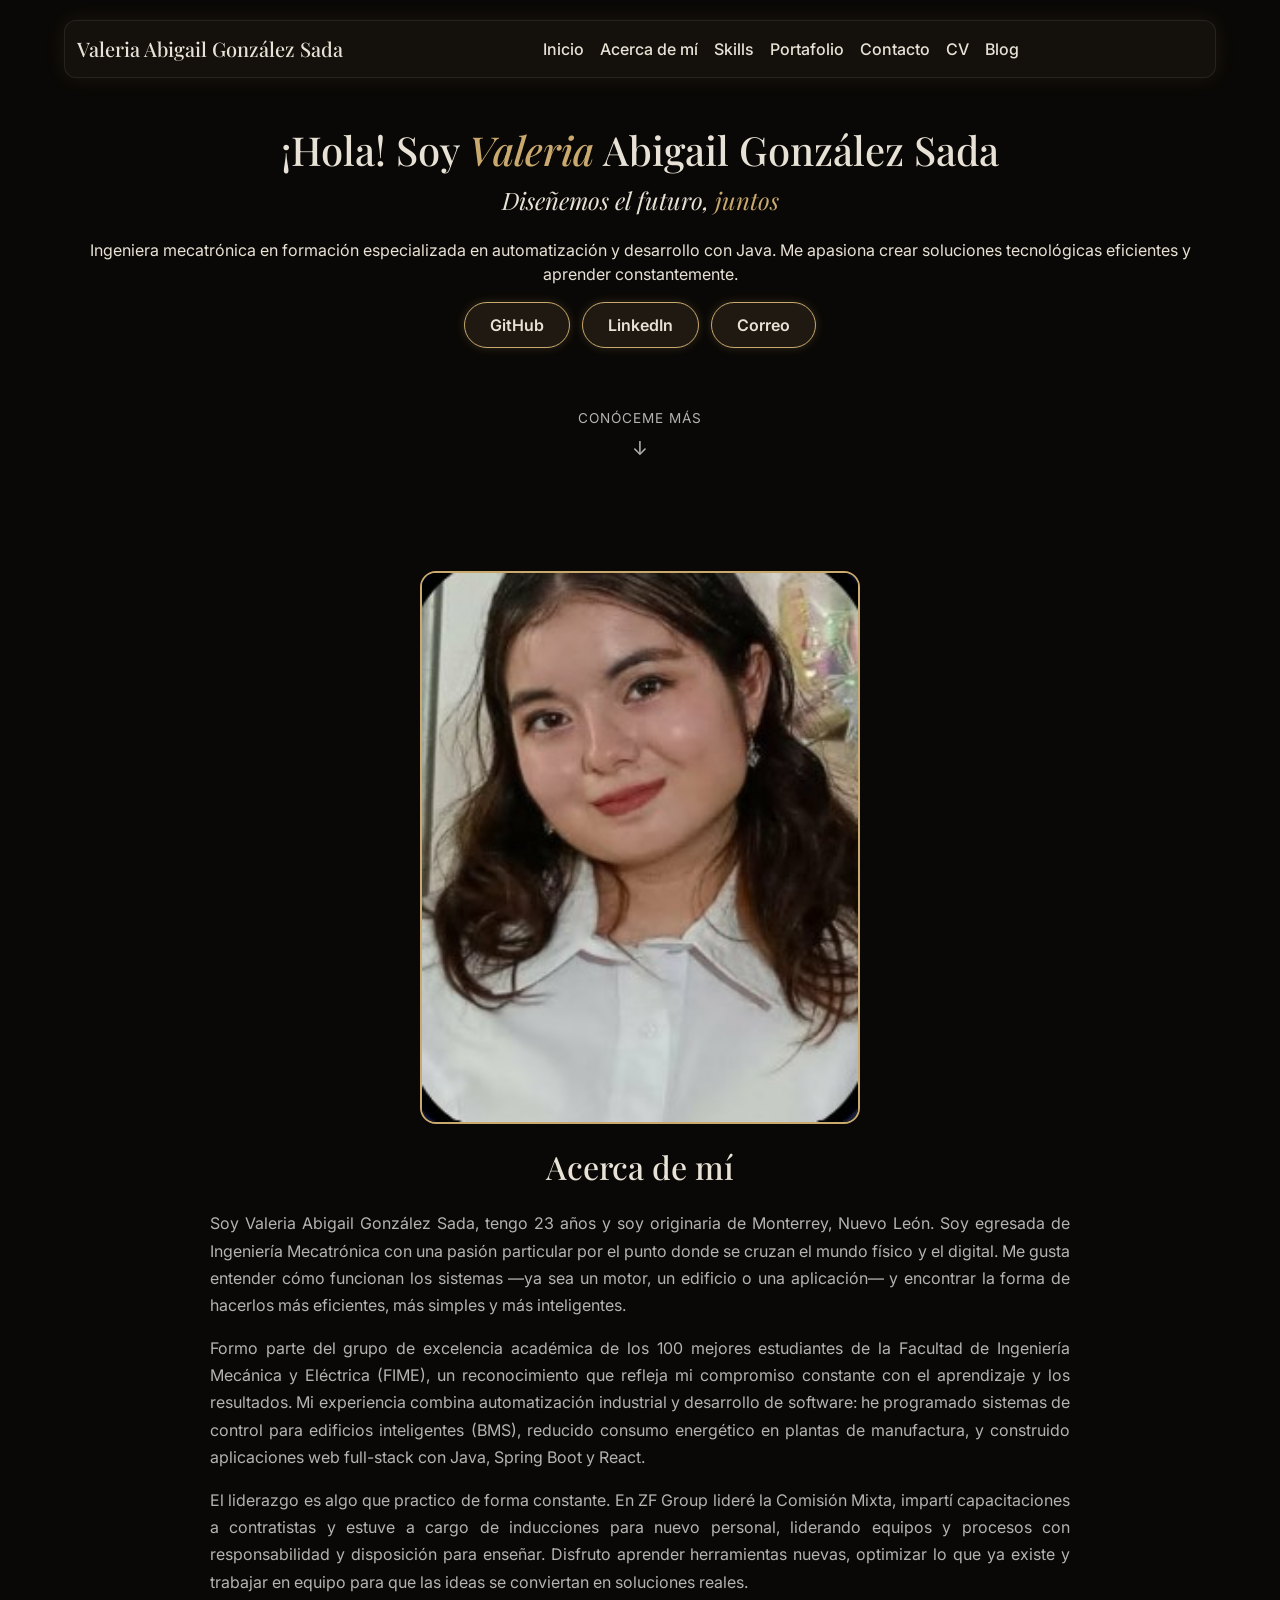
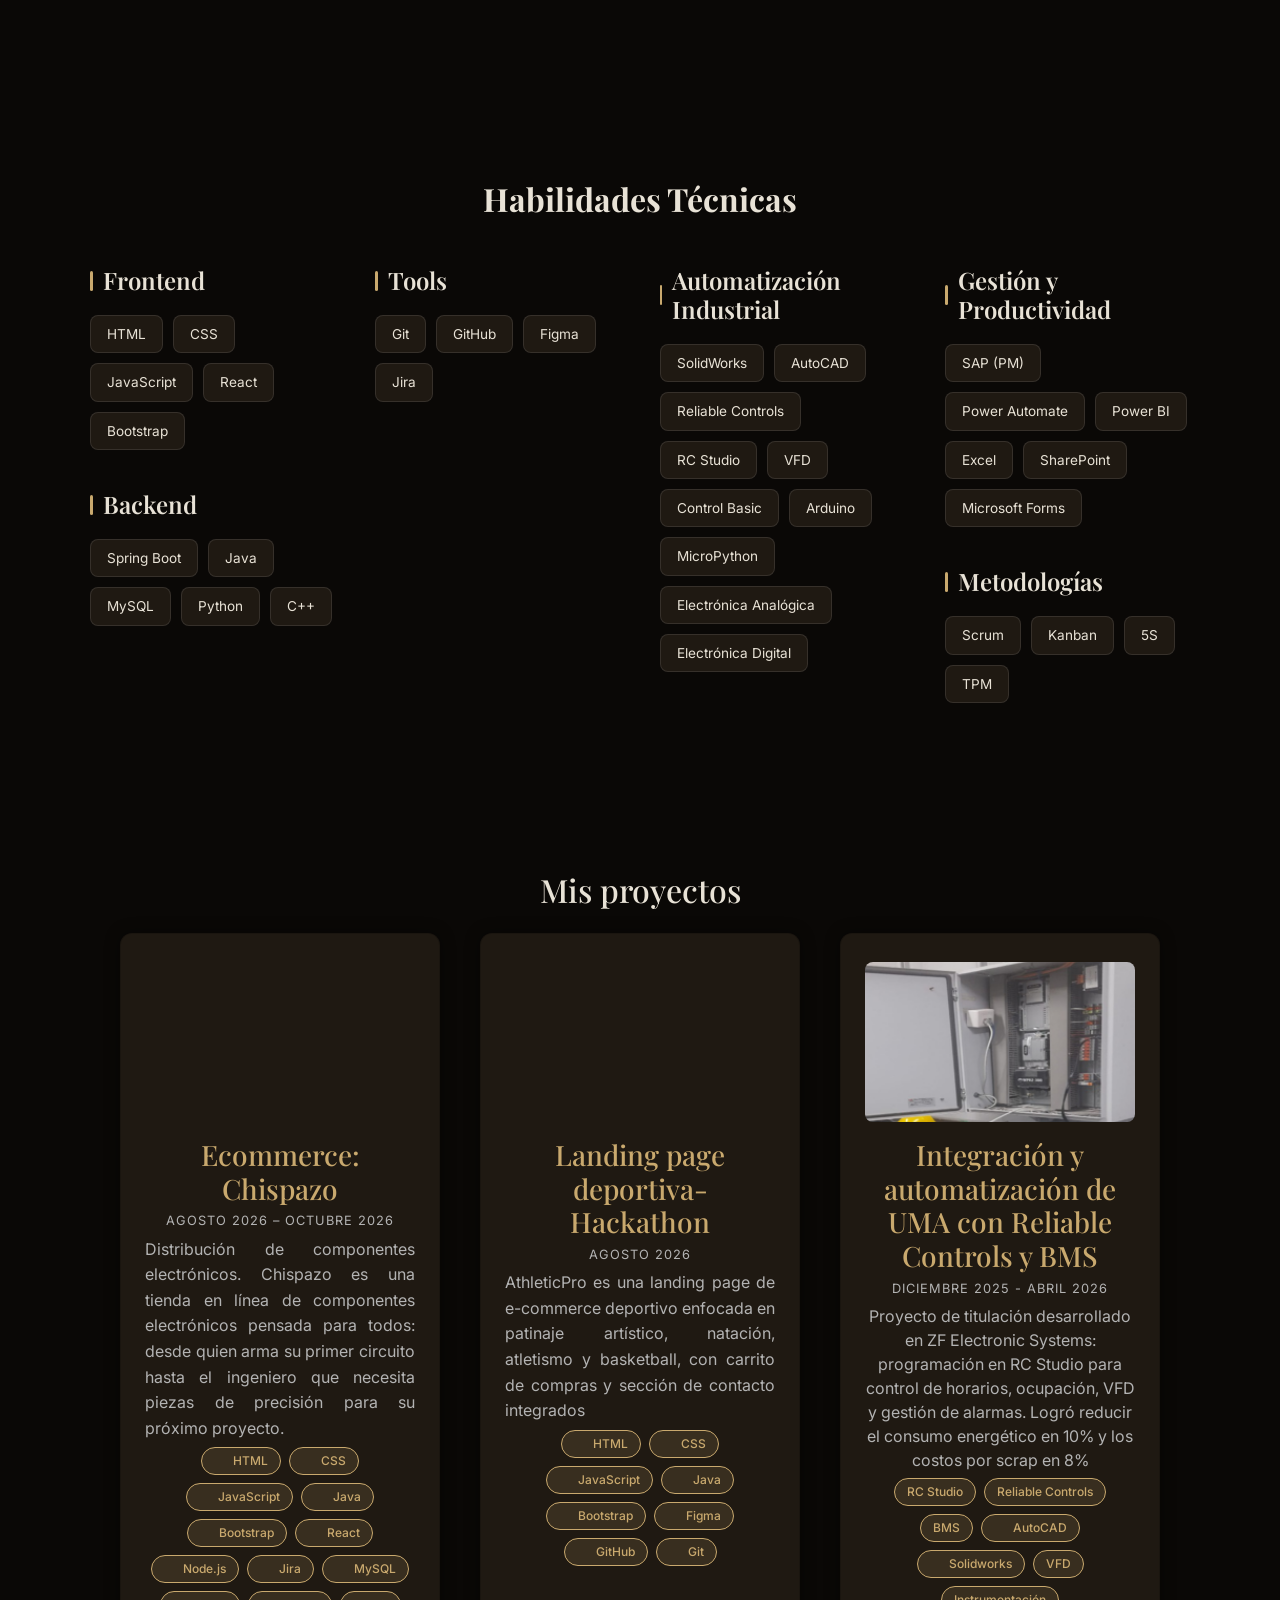
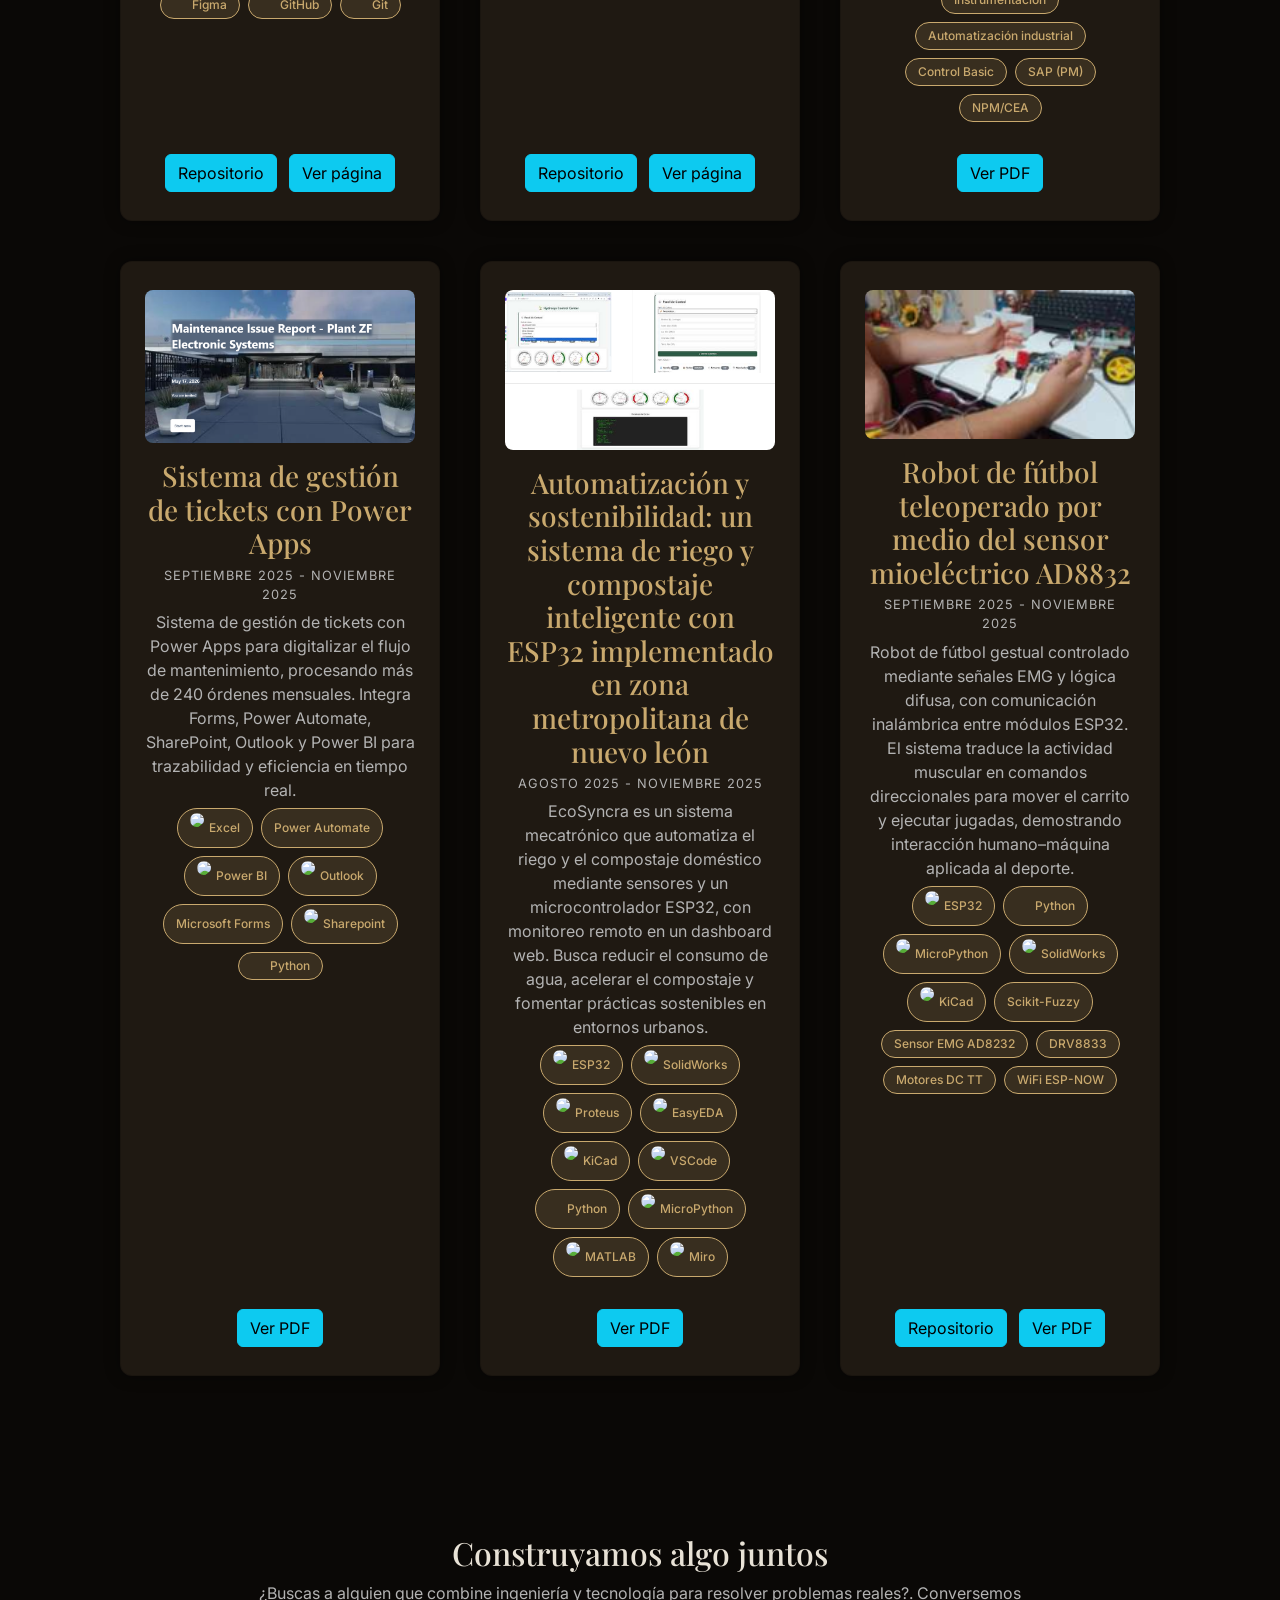
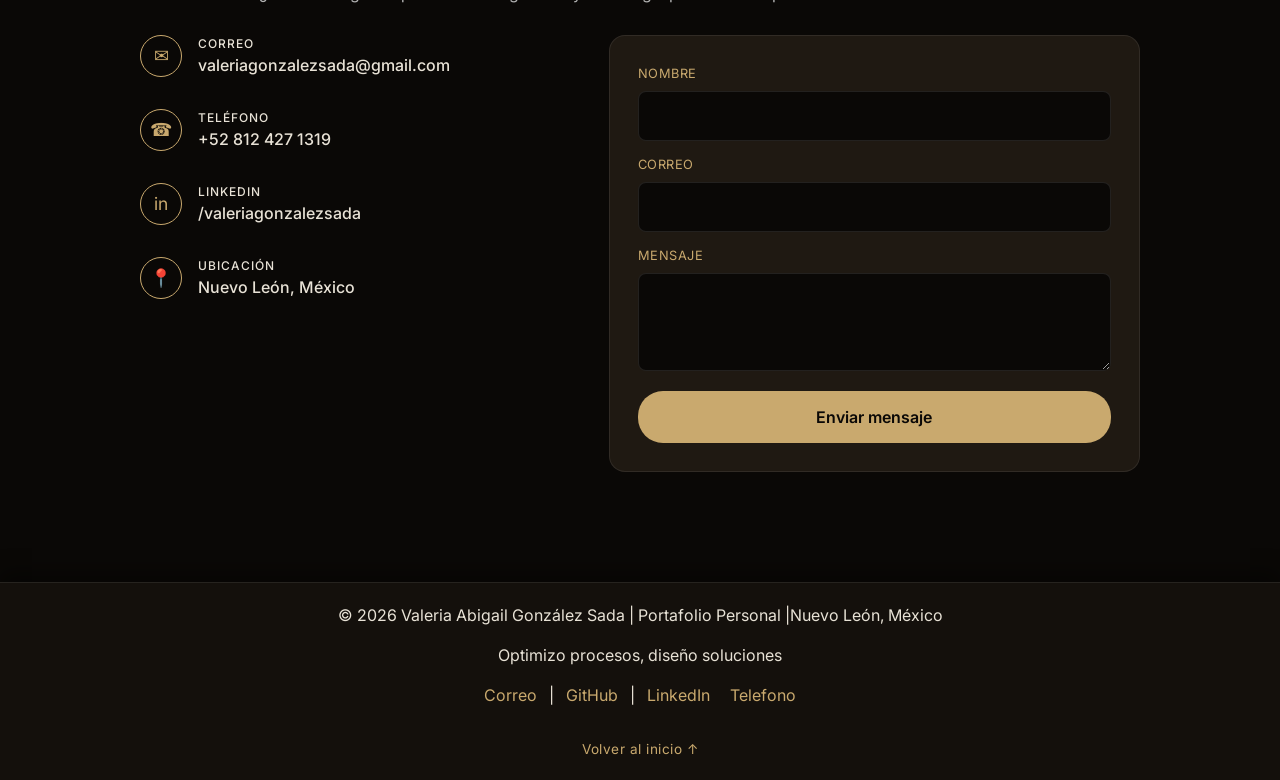
==== index.html @ b9e67b0c "nuevos cambios" ====
<!DOCTYPE html>
<html lang="es">
<head>
  <meta charset="UTF-8">
  <meta name="viewport" content="width=device-width, initial-scale=1.0">
  <title>Portafolio - Valeria Abigail González Sada</title>

  <link href="https://cdn.jsdelivr.net/npm/bootstrap@5.3.3/dist/css/bootstrap.min.css" rel="stylesheet">
<link rel="stylesheet" href="styles.css">
<link rel="stylesheet" href="https://cdn.jsdelivr.net/npm/devicon@2.15.1/devicon.min.css">
</head>
<body>

  <!-- Navbar -->
  <nav class="navbar navbar-expand-lg navbar-dark" style="background-color: #14100C;">
    <div class="container-fluid">
      <a class="navbar-brand" href="index.html">Valeria Abigail González Sada</a>
      <button class="navbar-toggler" type="button" data-bs-toggle="collapse" data-bs-target="#navbarNav">
        <span class="navbar-toggler-icon"></span>
      </button>
      <div class="collapse navbar-collapse justify-content-center" id="navbarNav">
        <ul class="navbar-nav">
          <li class="nav-item"><a class="nav-link" href="index.html#inicio">Inicio</a></li>
          <li class="nav-item"><a class="nav-link" href="index.html#acerca">Acerca de mí</a></li>
          <li class="nav-item"><a class="nav-link" href="index.html#habilidades">Skills</a></li>
          <li class="nav-item"><a class="nav-link" href="index.html#portafolio">Portafolio</a></li>
          <li class="nav-item"><a class="nav-link" href="index.html#contacto">Contacto</a></li>
          <li class="nav-item"><a class="nav-link" href="cv.html">CV</a></li>
          <li class="nav-item"><a class="nav-link" href="blog.html">Blog</a></li>
        </ul>
      </div>
    </div>
  </nav>

  <!--contenido principal-->
  <main id="inicio" class="container text-center my-5">
        <h1>¡Hola! Soy <em class="nombre-destacado">Valeria</em> Abigail González Sada</h1>
    <p class="tagline">Diseñemos el futuro, <em>juntos</em></p>
    <p>Ingeniera mecatrónica en formación especializada en automatización y desarrollo con Java. Me apasiona crear soluciones tecnológicas eficientes y aprender constantemente.</p>
    <div class="mt-3">
      <a href="https://github.com/ValeAbi" target="_blank" class="btn btn-success me-2">GitHub</a>
      <a href="https://linkedin.com/in/valeriagonzalezsada" target="_blank" class="btn btn-success me-2">LinkedIn</a>
      <a href="mailto:valeriagonzalezsada@gmail.com" class="btn btn-success">Correo</a>
    </div>
    <a href="index.html#acerca" class="scroll-hint">
      Conóceme más
      <span class="scroll-arrow">↓</span>
     </a>
  </main>

<!-- Sección Acerca de mí -->
<section id="acerca" class="page-content">
  <img src="images/valeria.jpg" alt="Foto de Valeria" class="about-photo">
  <h2 class="text-center mb-4">Acerca de mí</h2>
  <p>
    Soy Valeria Abigail González Sada, tengo 23 años y soy originaria de Monterrey, Nuevo León.
    Soy egresada de Ingeniería Mecatrónica con una pasión particular por el punto donde se
    cruzan el mundo físico y el digital. Me gusta entender cómo funcionan los sistemas —ya sea
    un motor, un edificio o una aplicación— y encontrar la forma de hacerlos más eficientes,
    más simples y más inteligentes.
  </p>
  <p>
    Formo parte del grupo de excelencia académica de los 100 mejores estudiantes de la
    Facultad de Ingeniería Mecánica y Eléctrica (FIME), un reconocimiento que refleja mi
    compromiso constante con el aprendizaje y los resultados. Mi experiencia combina
    automatización industrial y desarrollo de software: he programado sistemas de control
    para edificios inteligentes (BMS), reducido consumo energético en plantas de manufactura,
    y construido aplicaciones web full-stack con Java, Spring Boot y React.
  </p>
  <p>
    El liderazgo es algo que practico de forma constante. En ZF Group lideré la
    Comisión Mixta, impartí capacitaciones a contratistas y estuve a cargo de inducciones
    para nuevo personal, liderando equipos y procesos con responsabilidad y disposición para
    enseñar. Disfruto aprender herramientas nuevas, optimizar lo que ya existe y trabajar en
    equipo para que las ideas se conviertan en soluciones reales.
  </p>
</section>

<!-- Sección Habilidades Técnicas -->
<section id="habilidades" class="skills my-5">
  <h2 class="text-center mb-5">Habilidades Técnicas</h2>
  <div class="skills-grid">

    <div class="skills-column">
      <h4><span class="bar"></span>Frontend</h4>
      <div class="skills-tags">
        <span class="skill-tag">HTML</span>
        <span class="skill-tag">CSS</span>
        <span class="skill-tag">JavaScript</span>
        <span class="skill-tag">React</span>
        <span class="skill-tag">Bootstrap</span>
      </div>
    </div>

    <div class="skills-column">
      <h4><span class="bar"></span>Backend</h4>
      <div class="skills-tags">
        <span class="skill-tag">Spring Boot</span>
        <span class="skill-tag">Java</span>
        <span class="skill-tag">MySQL</span>
        <span class="skill-tag">Python</span>
        <span class="skill-tag">C++</span>
      </div>
    </div>

    <div class="skills-column">
      <h4><span class="bar"></span>Tools</h4>
      <div class="skills-tags">
        <span class="skill-tag">Git</span>
        <span class="skill-tag">GitHub</span>
        <span class="skill-tag">Figma</span>
        <span class="skill-tag">Jira</span>
      </div>
    </div>

    <div class="skills-column">
      <h4><span class="bar"></span>Automatización Industrial</h4>
      <div class="skills-tags">
        <span class="skill-tag">SolidWorks</span>
        <span class="skill-tag">AutoCAD</span>
        <span class="skill-tag">Reliable Controls</span>
        <span class="skill-tag">RC Studio</span>
        <span class="skill-tag">VFD</span>
        <span class="skill-tag">Control Basic</span>
        <span class="skill-tag">Arduino</span>
        <span class="skill-tag">MicroPython</span>
        <span class="skill-tag">Electrónica Analógica</span>
        <span class="skill-tag">Electrónica Digital</span>
      </div>
    </div>

    <div class="skills-column">
      <h4><span class="bar"></span>Gestión y Productividad</h4>
      <div class="skills-tags">
        <span class="skill-tag">SAP (PM)</span>
        <span class="skill-tag">Power Automate</span>
        <span class="skill-tag">Power BI</span>
        <span class="skill-tag">Excel</span>
        <span class="skill-tag">SharePoint</span>
        <span class="skill-tag">Microsoft Forms</span>
      </div>
    </div>

    <div class="skills-column">
      <h4><span class="bar"></span>Metodologías</h4>
      <div class="skills-tags">
        <span class="skill-tag">Scrum</span>
        <span class="skill-tag">Kanban</span>
        <span class="skill-tag">5S</span>
        <span class="skill-tag">TPM</span>
      </div>
    </div>

  </div>
</section>

<!-- Sección Portafolio -->
<section id="portafolio" class="portafolio my-5">
  <h2 class="text-center mb-4">Mis proyectos</h2>
  <div class="grid">

    <div class="card">
      <div class="card-preview">
    <iframe src="https://miguel-asc.github.io/Chispazo/" title="Chispazo"></iframe>
  </div>
      <h3>Ecommerce: Chispazo</h3>
      <p class="fecha">agosto 2026 – octubre 2026</p>
      <p class="descripcion">Distribución de componentes electrónicos. Chispazo es una tienda en línea de componentes electrónicos pensada para todos: desde quien arma su primer circuito hasta el ingeniero que necesita piezas de precisión para su próximo proyecto.</p>
      <div class="tech-tags">
        <span class="tag"><i class="devicon-html5-plain colored"></i> HTML</span>
        <span class="tag"><i class="devicon-css3-plain colored"></i> CSS</span>
        <span class="tag"><i class="devicon-javascript-plain colored"></i> JavaScript</span>
        <span class="tag"><i class="devicon-java-plain colored"></i> Java</span>
        <span class="tag"><i class="devicon-bootstrap-plain colored"></i> Bootstrap</span>
        <span class="tag"><i class="devicon-react-original colored"></i> React</span>
        <span class="tag"><i class="devicon-nodejs-plain colored"></i> Node.js</span>
        <span class="tag"><i class="devicon-jira-plain colored"></i> Jira</span>
        <span class="tag"><i class="devicon-mysql-plain colored"></i> MySQL</span>
        <span class="tag"><i class="devicon-figma-plain colored"></i> Figma</span>
        <span class="tag"><i class="devicon-github-original colored"></i> GitHub</span>
        <span class="tag"><i class="devicon-git-plain colored"></i> Git</span>
     </div>
      <div class="links">
        <a href="https://github.com/Miguel-ASC/Chispazo" target="_blank" class="btn btn-info">Repositorio</a>
        <a href="https://miguel-asc.github.io/Chispazo/" target="_blank" class="btn btn-info">Ver página</a>
      </div>
    </div>

    <div class="card">
      <div class="card-preview">
        <iframe src="https://landingpage-athleticpro.netlify.app" title="Athletic Pro"></iframe>
      </div>
      <h3>Landing page deportiva-Hackathon</h3>
      <p class="fecha">agosto 2026</p>
      <p class="descripcion">AthleticPro es una landing page de e-commerce deportivo enfocada en patinaje artístico, natación, atletismo y basketball, con carrito de compras y sección de contacto integrados</p>
      <div class="tech-tags">
        <span class="tag"><i class="devicon-html5-plain colored"></i> HTML</span>
        <span class="tag"><i class="devicon-css3-plain colored"></i> CSS</span>
        <span class="tag"><i class="devicon-javascript-plain colored"></i> JavaScript</span>
        <span class="tag"><i class="devicon-java-plain colored"></i> Java</span>
        <span class="tag"><i class="devicon-bootstrap-plain colored"></i> Bootstrap</span>
        <span class="tag"><i class="devicon-figma-plain colored"></i> Figma</span>
        <span class="tag"><i class="devicon-github-original colored"></i> GitHub</span>
        <span class="tag"><i class="devicon-git-plain colored"></i> Git</span>
     </div>
      <div class="links">
        <a href="https://github.com/ValeAbi/Landing-page_Athletic-Pro" target="_blank" class="btn btn-info">Repositorio</a>
        <a href="https://landingpage-athleticpro.netlify.app" target="_blank" class="btn btn-info">Ver página</a>
      </div>
    </div>

    <div class="card">
  <img src="images/bms.png" alt="Proyecto UMA Upgrade BMS">
  <h3>Integración y automatización de UMA con Reliable Controls y BMS</h3>
  <p class="fecha">diciembre 2025 - abril 2026</p>
  <p>Proyecto de titulación desarrollado en ZF Electronic Systems: programación en RC Studio para control de horarios, ocupación, VFD y gestión de alarmas. Logró reducir el consumo energético en 10% y los costos por scrap en 8%</p>
  <div class="tech-tags">
    <span class="tag">RC Studio</span>
    <span class="tag">Reliable Controls</span>
    <span class="tag">BMS</span>
    <span class="tag"><i class="devicon-autocad-plain colored"></i> AutoCAD</span>
    <span class="tag"><i class="devicon-solidworks-plain colored"></i> Solidworks</span>
    <span class="tag">VFD</span>
    <span class="tag">Instrumentación</span>
    <span class="tag">Automatización industrial</span>
    <span class="tag">Control Basic</span>
    <span class="tag">SAP (PM)</span>
    <span class="tag">NPM/CEA</span>
  </div>
  <div class="links">
    <a href="documentos/BMS UPGRADE UMA Project_Valeria Abigail Gzz Sada.pdf" target="_blank" class="btn btn-info">Ver PDF</a>
  </div>
</div>

    <div class="card">
      <img src="images/faciflow.png" alt="Faci Flow">
      <h3>Sistema de gestión de tickets con Power Apps</h3>
      <p class="fecha">septiembre 2025 - noviembre 2025</p>
      <p>Sistema de gestión de tickets con Power Apps para digitalizar el flujo de mantenimiento, procesando más de 240 órdenes mensuales. Integra Forms, Power Automate, SharePoint, Outlook y Power BI para trazabilidad y eficiencia en tiempo real.</p>
      <div class="tech-tags">
        <span class="tag"><img src="https://api.iconify.design/simple-icons:microsoftexcel.svg?color=%23217346" class="tag-icon" alt="Excel"> Excel</span>
        <span class="tag">Power Automate</span>
        <span class="tag"><img src="https://api.iconify.design/simple-icons:powerbi.svg?color=%23F2C811" class="tag-icon" alt="Power BI"> Power BI</span>
        <span class="tag"><img src="https://api.iconify.design/simple-icons:microsoftoutlook.svg?color=%230078D4" class="tag-icon" alt="Outlook"> Outlook</span>
        <span class="tag">Microsoft Forms</span>
        <span class="tag"><img src="https://api.iconify.design/simple-icons:microsoftsharepoint.svg?color=%23038387" class="tag-icon" alt="SharePoint"> Sharepoint</span>
        <span class="tag"><i class="devicon-python-plain colored"></i> Python</span>
    </div>
       <div class="links">
    <a href="documentos/Faci Flow proyecto.pdf" target="_blank" class="btn btn-info">Ver PDF</a>
  </div>
</div>

    <div class="card">
      <img src="images/ECOSYNCRA.png" alt="(ECOSYNCRA)">
      <h3>Automatización y sostenibilidad: un sistema de riego y compostaje inteligente con ESP32 implementado en zona metropolitana de nuevo león</h3>
       <p class="fecha">agosto 2025 - noviembre 2025</p>
      <p>EcoSyncra es un sistema mecatrónico que automatiza el riego y el compostaje doméstico mediante sensores y un microcontrolador ESP32, con monitoreo remoto en un dashboard web. Busca reducir el consumo de agua, acelerar el compostaje y fomentar prácticas sostenibles en entornos urbanos.</p>
      <div class="tech-tags">
        <span class="tag"><img src="https://api.iconify.design/simple-icons:espressif.svg?color=%23E7352C" class="tag-icon" alt="ESP32"> ESP32</span>
        <span class="tag"><img src="https://api.iconify.design/simple-icons:solidworks.svg?color=%23FF0000" class="tag-icon" alt="SolidWorks"> SolidWorks</span>
        <span class="tag"><img src="https://api.iconify.design/simple-icons:proteus.svg?color=%23007ACC" class="tag-icon" alt="Proteus"> Proteus</span>
        <span class="tag"><img src="https://api.iconify.design/simple-icons:easyeda.svg?color=%23007ACC" class="tag-icon" alt="EasyEDA"> EasyEDA</span>
        <span class="tag"><img src="https://api.iconify.design/simple-icons:kicad.svg?color=%23007ACC" class="tag-icon" alt="KiCad"> KiCad</span>
        <span class="tag"><img src="https://api.iconify.design/simple-icons:visualstudiocode.svg?color=%23007ACC" class="tag-icon" alt="VSCode"> VSCode</span>
        <span class="tag"><i class="devicon-python-plain colored"></i> Python</span>
        <span class="tag"><img src="https://api.iconify.design/simple-icons:micropython.svg?color=%23007ACC" class="tag-icon" alt="MicroPython"> MicroPython</span>
        <span class="tag"><img src="https://api.iconify.design/simple-icons:matlab.svg?color=%23FF6600" class="tag-icon" alt="MATLAB"> MATLAB</span>
        <span class="tag"><img src="https://api.iconify.design/simple-icons:miro.svg?color=%23FFD02F" class="tag-icon" alt="Miro"> Miro</span>
  </div>
      <div class="links">
        <a href="documentos/ECOSYNCRA_Valeria Abigail Gzz Sada.pdf" target="_blank" class="btn btn-info">Ver PDF</a>
      </div>
    </div>

    <div class="card">
      <img src="images/esp.png" alt="Robot de fútbol teleoperado por medio del sensor mioeléctrico">
      <h3>Robot de fútbol teleoperado por medio del sensor mioeléctrico AD8832</h3>
      <p class="fecha">septiembre 2025 - noviembre 2025</p>
      <p>Robot de fútbol gestual controlado mediante señales EMG y lógica difusa, con comunicación inalámbrica entre módulos ESP32. El sistema traduce la actividad muscular en comandos direccionales para mover el carrito y ejecutar jugadas, demostrando interacción humano–máquina aplicada al deporte.</p>
      <div class="tech-tags">
         <span class="tag"><img src="https://api.iconify.design/simple-icons:espressif.svg?color=%23E7352C" class="tag-icon" alt="ESP32"> ESP32</span>
         <span class="tag"><i class="devicon-python-plain colored"></i> Python</span>
         <span class="tag"><img src="https://api.iconify.design/simple-icons:micropython.svg?color=%23007ACC" class="tag-icon" alt="MicroPython"> MicroPython</span>
         <span class="tag"><img src="https://api.iconify.design/simple-icons:solidworks.svg?color=%23FF0000" class="tag-icon" alt="SolidWorks"> SolidWorks</span>
         <span class="tag"><img src="https://api.iconify.design/simple-icons:kicad.svg?color=%23007ACC" class="tag-icon" alt="KiCad"> KiCad</span>
         <span class="tag">Scikit-Fuzzy</span>
         <span class="tag">Sensor EMG AD8232</span>
         <span class="tag">DRV8833</span>
         <span class="tag">Motores DC TT</span>
         <span class="tag">WiFi ESP-NOW</span>
     </div>
 <div class="links">
        <a href="https://github.com/ValeAbi/Proyecto-Robot-de-futbol-teleoperado-por-EMG_Valeria-Abigail-Gzz-Sada" target="_blank" class="btn btn-info">Repositorio</a>
        <a href="documentos/ROBOT TELEOPERADO ESP32_Valeria Abigail Gzz Sada.pdf" target="_blank" class="btn btn-info">Ver PDF</a>
      </div>
    </div>

  </div>
</section>

<!--contacto-->
<section id="contacto" class="contact-section">
  <h2 class="text-center mb-2">Construyamos algo juntos</h2>
  <p class="text-center contact-subtitle">¿Buscas a alguien que combine ingeniería y tecnología para resolver problemas reales?. Conversemos</p>

  <div class="contact-wrapper">

    <div class="contact-info">
      <div class="contact-item">
        <span class="contact-icon">✉</span>
        <div>
          <p class="contact-label">Correo</p>
          <a href="mailto:valeriagonzalezsada@gmail.com">valeriagonzalezsada@gmail.com</a>
        </div>
      </div>

      <div class="contact-item">
        <span class="contact-icon">☎</span>
        <div>
          <p class="contact-label">Teléfono</p>
          <a href="tel:+528124271319">+52 812 427 1319</a>
        </div>
      </div>

      <div class="contact-item">
        <span class="contact-icon">in</span>
        <div>
          <p class="contact-label">LinkedIn</p>
          <a href="https://linkedin.com/in/valeriagonzalezsada" target="_blank">/valeriagonzalezsada</a>
        </div>
      </div>

      <div class="contact-item">
        <span class="contact-icon">📍</span>
        <div>
          <p class="contact-label">Ubicación</p>
          <p>Nuevo León, México</p>
        </div>
      </div>
    </div>
      <form name="contacto" method="POST" data-netlify="true" action="/index.html" class="contact-form">
      <input type="hidden" name="form-name" value="contacto" />
      <div class="form-group">
        <label for="nombre">Nombre</label>
        <input type="text" id="nombre" name="nombre" required>
      </div>

      <div class="form-group">
        <label for="correo">Correo</label>
        <input type="email" id="correo" name="correo" required>
      </div>

      <div class="form-group">
        <label for="mensaje">Mensaje</label>
        <textarea id="mensaje" name="mensaje" rows="3" required></textarea>
      </div>

      <button type="submit" class="btn-enviar">Enviar mensaje</button>
    </form>

  </div>
</section>

  <!-- Footer -->
  <footer class="footer">
    <p>© 2026 Valeria Abigail González Sada | Portafolio Personal |Nuevo León, México</p>
    <p>Optimizo procesos, diseño soluciones</p>
    <p>
    <a href="mailto:valeriagonzalezsada@gmail.com">Correo</a> |
    <a href="https://github.com/ValeAbi" target="_blank">GitHub</a> |
    <a href="https://linkedin.com/in/valeriagonzalezsada" target="_blank">LinkedIn</a>
    <a href="tel:+528124271319" target="_blank">Telefono</a>
    </p>

    <a href="index.html#inicio" class="back-to-top">Volver al inicio ↑</a>
  </footer>

  <script src="https://cdn.jsdelivr.net/npm/bootstrap@5.3.3/dist/js/bootstrap.bundle.min.js"></script>
</body>
</html>
---- styles.css ----
@import url('https://fonts.googleapis.com/css2?family=Playfair+Display:ital,wght@0,400;0,600;0,700;1,400;1,600&family=Inter:wght@400;500;600&display=swap');

/* Scroll suave al navegar por anclas (#inicio, #portafolio, #habilidades) */
html {
  scroll-behavior: smooth;
}

/* Deja espacio para que el navbar fijo no tape el inicio de la sección */
section[id], main[id] {
  scroll-margin-top: 100px;
}

/* Paleta café + dorado */
:root {
  --negro-profundo: #0A0806;
  --gris-carbon: #14100C;
  --gris-oscuro: #1F1912;
  --gris-claro: #E8E2D6;
  --azul-electrico: #C9A96E;
  --verde-neon: #E3C88F;
}

/* Fondo sólido */
body {
  font-family: 'Inter', 'Segoe UI', sans-serif;
  margin: 0;
  color: var(--gris-claro);
  background-color: var(--negro-profundo);
  min-height: 100vh;
}

/* Títulos con la tipografía serif elegante */
h1, h2, h3, h4, .navbar-brand {
  font-family: 'Playfair Display', 'Segoe UI', serif;
}

.nombre-destacado {
  color: var(--azul-electrico);
  font-style: italic;
}

/* Navbar */
.navbar {
  background-color: var(--gris-carbon) !important;
  border-radius: 12px;
  margin: 20px auto;
  width: 90%;
  backdrop-filter: blur(8px);
  border: 1px solid rgba(255, 255, 255, 0.08);
  box-shadow: 0 0 20px rgba(201,169,110,0.1);
}

.navbar a {
  color: var(--gris-claro) !important;
  font-weight: 500;
  transition: color 0.3s ease;
}

.navbar a:hover {
  color: var(--azul-electrico) !important;
}

/* Hero (sección principal) */
.hero p {
  color: #B3B3B3;
}

/* Tagline estilo "Trabajemos juntos" */
.tagline {
  font-family: 'Playfair Display', 'Segoe UI', serif;
  font-style: italic;
  font-size: 1.5rem;
  color: var(--gris-claro);
  margin-bottom: 20px;
}

.tagline em {
  color: var(--azul-electrico);
  font-style: italic;
}

/* Indicador "Conóceme más" con flecha */
.scroll-hint {
  display: inline-flex;
  flex-direction: column;
  align-items: center;
  gap: 6px;
  margin-top: 60px;
  color: #B3B3B3 !important;
  font-size: 0.85rem;
  letter-spacing: 1px;
  text-transform: uppercase;
  text-decoration: none !important;
  transition: color 0.3s ease;
}

.scroll-hint:hover {
  color: var(--azul-electrico) !important;
}

.scroll-arrow {
  font-size: 1.2rem;
  animation: scroll-bounce 2s infinite;
}

@keyframes scroll-bounce {
  0%, 100% { transform: translateY(0); }
  50% { transform: translateY(6px); }
}

/* Portafolio */

/* Portafolio */
.portafolio {
  padding: 60px 120px;
  background-color: var(--negro-profundo);
  color: var(--gris-claro);
}


.grid {
  display: grid;
  grid-template-columns: repeat(auto-fit, minmax(300px, 1fr));
  gap: 40px;
}

/* Tarjeta */
.card {
  position: relative;
  min-height: 380px;
  border-radius: 12px;
  overflow: hidden;
  color: var(--gris-claro);
  background-color: var(--gris-oscuro);
  display: flex;
  flex-direction: column;
  align-items: center;
  justify-content: flex-start;
  text-align: center;
  padding: 28px 24px;
  box-shadow: 0 0 15px rgba(0,0,0,0.4);
  transition: transform 0.3s ease, box-shadow 0.3s ease;
}

.card img {
  width: 100%;
  max-height: 160px;
  object-fit: cover;
  border-radius: 8px;
  margin-bottom: 16px;
}

.card h3 {
  color: var(--azul-electrico);
  margin-bottom: 6px;
}

.card p {
  color: #B3B3B3;
  margin-bottom: 6px;
}

/* Fecha del proyecto */
.fecha {
  font-size: 0.8rem;
  color: #D9BE8F;
  margin-bottom: 16px;
  text-transform: uppercase;
  letter-spacing: 1px;
}

/* Descripción justificada */
.descripcion {
  text-align: justify;
  text-align-last: left;
  hyphens: auto;
  margin-bottom: 20px;
  line-height: 1.6;
}

/* Chips de tecnologías */
.tech-tags {
  display: flex;
  flex-wrap: wrap;
  gap: 8px;
  justify-content: center;
  margin-bottom: 20px;
}

.tag {
  background-color: rgba(201,169,110,0.15);
  border: 1px solid var(--azul-electrico);
  color: var(--azul-electrico);
  font-size: 0.75rem;
  padding: 4px 12px;
  border-radius: 20px;
  font-weight: 500;
  display: inline-flex;
  align-items: center;
  gap: 5px;
}

.tag img,
.tag i {
  width: 14px;
  height: 14px;
  object-fit: contain;
  flex-shrink: 0;
}

/* Botones dentro de la card */
.card .links {
  margin-top: auto;
  padding-top: 12px;
  display: flex;
  gap: 12px;
  justify-content: center;
}

/* Fondo específico por proyecto */
.card-chispazo {
  background: url("images/chispazo.png") center/cover no-repeat;
}

.card-robot {
  background: url("images/robot.png") center/cover no-repeat;
}

/* Capa oscura para legibilidad */
.overlay {
  background-color: rgba(20, 16, 12, 0.7);
  padding: 20px;
  border-radius: 12px;
  width: 100%;
  height: 100%;
  display: flex;
  flex-direction: column;
  justify-content: center;
}

/* Efecto hover */
.card:hover {
  transform: translateY(-5px);
  box-shadow: 0 0 25px rgba(201,169,110,0.35);
}

/* Botones */
.btn-success {
  background-color: var(--gris-oscuro) !important;
  border: 1px solid var(--azul-electrico) !important;
  color: var(--gris-claro) !important;
  font-weight: 600;
  border-radius: 25px;
  padding: 10px 25px;
  box-shadow: 0 0 10px rgba(201,169,110,0.2);
  transition: all 0.3s ease;
}

.btn-success:hover {
  background-color: var(--azul-electrico) !important;
  color: var(--negro-profundo) !important;
  box-shadow: 0 0 20px rgba(201,169,110,0.4);
}

/* Footer */
footer {
  background-color: var(--gris-carbon) !important;
  color: var(--gris-claro) !important;
  text-align: center;
  padding: 20px;
  margin-top: 60px;
  border-top: 1px solid rgba(255, 255, 255, 0.08);
  box-shadow: 0 -10px 20px rgba(0,0,0,0.4);
}

footer a {
  color: var(--azul-electrico) !important;
  text-decoration: none;
  margin: 0 8px;
}

footer a:hover {
  color: var(--verde-neon) !important;
  text-decoration: underline;
}

/* Sección Habilidades */
.skills {
  padding: 60px 80px;
  background-color: var(--negro-profundo);
  text-align: center;
}

.skills h2 {
  color: var(--gris-claro);
  font-weight: 700;
  margin-bottom: 50px;
}

.skills-grid {
  columns: 4 220px;
  column-gap: 40px;
  text-align: left;
  max-width: 1100px;
  margin: 0 auto;
}

.skills-column {
  break-inside: avoid;
  margin-bottom: 40px;
}

.skills-column h4 {
  display: flex;
  align-items: center;
  gap: 10px;
  color: var(--gris-claro);
  font-weight: 600;
  margin-bottom: 20px;
}

.skills-column .bar {
  width: 3px;
  height: 20px;
  background-color: var(--azul-electrico);
  display: inline-block;
  border-radius: 2px;
}

.skills-tags {
  display: flex;
  flex-wrap: wrap;
  gap: 10px;
}

.skill-tag {
  background-color: var(--gris-oscuro);
  border: 1px solid rgba(255,255,255,0.1);
  color: var(--gris-claro);
  font-size: 0.85rem;
  padding: 8px 16px;
  border-radius: 8px;
  transition: all 0.3s ease;
}

.skill-tag:hover {
  border-color: var(--azul-electrico);
  color: var(--azul-electrico);
  box-shadow: 0 0 10px rgba(201,169,110,0.3);
}

/* Contenido genérico para páginas internas */
.page-content {
  max-width: 900px;
  margin: 0 auto;
  padding: 60px 20px;
}

.about-photo {
  display: block;
  width: 100%;
  max-width: 440px;
  height: auto;
  border-radius: 16px;
  border: 2px solid var(--azul-electrico);
  margin: 0 auto 24px auto;
}

.page-content h1 {
  color: var(--gris-claro);
  font-weight: 700;
  margin-bottom: 24px;
}

.page-content p {
  color: #B3B3B3;
  line-height: 1.7;
  margin-bottom: 16px;
  text-align: justify;
  text-align-last: left;
  hyphens: auto;
}

.tech-stack {
  display: flex;
  flex-wrap: wrap;
  gap: 8px;
  margin: 10px 0;
}

.tech-tag {
  display: flex;
  align-items: center;
  gap: 6px;
  background-color: #f0f0f0;
  padding: 5px 10px;
  border-radius: 20px;
  font-size: 13px;
}

.tech-tag i {
  font-size: 15px;
}

.card-preview {
  width: 100%;
  height: 160px;
  overflow: hidden;
  border-radius: 8px;
  margin-bottom: 16px;
  position: relative;
}

.card-preview iframe {
  width: 400%;
  height: 400%;
  transform: scale(0.25);
  transform-origin: top left;
  border: none;
  pointer-events: none;
}

/* Sección de Contacto */
.contact-section {
  padding: 50px 120px;
  background-color: var(--negro-profundo);
}

.contact-subtitle {
  color: #B3B3B3;
  margin-bottom: 30px;
}

.contact-wrapper {
  display: grid;
  grid-template-columns: 1fr 1.3fr;
  gap: 60px;
  max-width: 1000px;
  margin: 0 auto;
}

@media (max-width: 768px) {
  .contact-wrapper {
    grid-template-columns: 1fr;
  }
  .contact-section {
    padding: 60px 24px;
  }
}

/* Columna de información */
.contact-item {
  display: flex;
  align-items: flex-start;
  gap: 16px;
  margin-bottom: 32px;
}

.contact-icon {
  width: 42px;
  height: 42px;
  min-width: 42px;
  display: flex;
  align-items: center;
  justify-content: center;
  border-radius: 50%;
  border: 1px solid var(--azul-electrico);
  color: var(--azul-electrico);
  font-size: 1.1rem;
}

.contact-label {
  font-size: 0.75rem;
  text-transform: uppercase;
  letter-spacing: 1px;
  color: #8A8A8A;
  margin-bottom: 4px;
}

.contact-item a,
.contact-item p {
  color: var(--gris-claro);
  text-decoration: none;
  font-weight: 500;
  margin: 0;
}

.contact-item a:hover {
  color: var(--azul-electrico);
}

/* Formulario */
.contact-form {
  background-color: var(--gris-oscuro);
  border: 1px solid rgba(255,255,255,0.08);
  border-radius: 16px;
  padding: 28px;
}

.form-group {
  margin-bottom: 14px;
}

.form-group label {
  display: block;
  font-size: 0.8rem;
  text-transform: uppercase;
  letter-spacing: 0.5px;
  color: var(--azul-electrico);
  margin-bottom: 8px;
}

.form-group input,
.form-group textarea {
  width: 100%;
  background-color: var(--negro-profundo);
  border: 1px solid rgba(255,255,255,0.1);
  border-radius: 8px;
  padding: 12px 16px;
  color: var(--gris-claro);
  font-family: 'Inter', sans-serif;
  transition: border-color 0.3s ease;
}

.form-group input:focus,
.form-group textarea:focus {
  outline: none;
  border-color: var(--azul-electrico);
  box-shadow: 0 0 0 3px rgba(201,169,110,0.15);
}

.btn-enviar {
  width: 100%;
  background-color: var(--azul-electrico);
  color: var(--negro-profundo);
  border: none;
  border-radius: 25px;
  padding: 14px;
  font-weight: 600;
  cursor: pointer;
  transition: all 0.3s ease;
}

.btn-enviar:hover {
  background-color: var(--verde-neon);
  box-shadow: 0 0 20px rgba(201,169,110,0.4);
}

.back-to-top {
  display: inline-block;
  margin-top: 16px;
  color: var(--azul-electrico) !important;
  text-decoration: none;
  font-size: 0.85rem;
  letter-spacing: 0.5px;
  transition: color 0.3s ease;
}

.back-to-top:hover {
  color: var(--verde-neon) !important;
}

.cv-card {
  display: flex;
  gap: 20px;
  background-color: var(--gris-oscuro);
  border: 1px solid rgba(255,255,255,0.08);
  border-radius: 12px;
  padding: 20px 24px;
  margin-bottom: 20px;
}

.cv-numero {
  font-family: 'Playfair Display', serif;
  font-size: 1.8rem;
  font-weight: 700;
  color: var(--azul-electrico);
  opacity: 0.4;
  min-width: 40px;
}

.cv-contenido {
  flex: 1;
}

.cv-logo {
  width: 48px;
  height: 48px;
  object-fit: contain;
  border-radius: 8px;
  background-color: #fff;
  padding: 6px;
  flex-shrink: 0;
}

.cv-institucion {
  font-weight: 600;
  color: var(--gris-claro);
  margin-bottom: 2px;
}

.cv-profesion {
  font-size: 0.95rem;
  color: var(--azul-electrico);
  margin-bottom: 4px;
}

.cv-periodo {
  font-size: 0.8rem;
  color: #8A8A8A;
  text-transform: uppercase;
  letter-spacing: 0.5px;
  margin-bottom: 8px;
}

.cv-puesto {
  font-size: 0.95rem;
  color: var(--azul-electrico);
  margin-bottom: 4px;
}

.cv-contenido ul li {
  text-align: justify;
  text-align-last: left;
}

.cv-contenido ul li,
.cv-contenido p {
  color: #B3B3B3;
  font-weight: 200;
}

/* Ajustes responsive para móvil */
@media (max-width: 768px) {
  .portafolio {
    padding: 40px 20px;
  }

  .skills {
    padding: 40px 20px;
  }

  .contact-section {
    padding: 40px 20px;
  }

  .grid {
    grid-template-columns: 1fr;
  }
}

/* Ajustes responsive para tablet */
+@media (min-width: 769px) and (max-width: 1024px) {
  .portafolio {
    padding: 50px 40px;
  }

  .skills {
    padding: 50px 40px;
  }

  .contact-section {
    padding: 50px 40px;
  }

  .grid {
    grid-template-columns: repeat(auto-fit, minmax(320px, 1fr));
  }
}

.blog-intro {
  color: #B3B3B3;
  max-width: 700px;
  margin: 0 auto 40px auto;
}

.blog-grid {
  display: grid;
  grid-template-columns: repeat(auto-fit, minmax(280px, 1fr));
  gap: 24px;
  max-width: 1000px;
  margin: 0 auto;
}

.blog-card {
  background-color: var(--gris-oscuro);
  border: 1px solid rgba(255,255,255,0.08);
  border-radius: 12px;
  overflow: hidden;
  transition: transform 0.3s ease, box-shadow 0.3s ease;
}

.blog-card:hover {
  transform: translateY(-4px);
  box-shadow: 0 0 20px rgba(201,169,110,0.2);
}

.blog-gallery {
  display: grid;
  grid-template-columns: 2fr 1fr;
  grid-template-rows: 1fr 1fr;
  gap: 2px;
  height: 180px;
}


.blog-gallery img:first-child {
  grid-row: 1 / 3;
}

.blog-card-content {
  padding: 20px;
}

.blog-gallery img {
  width: 100%;
  height: 100%;
  object-fit: cover;
  object-position: top; /* o "center", "bottom", según qué parte quieras que se vea */
}

.blog-tag {
  display: inline-block;
  background-color: rgba(201,169,110,0.15);
  border: 1px solid var(--azul-electrico);
  color: var(--azul-electrico);
  font-size: 0.7rem;
  text-transform: uppercase;
  letter-spacing: 0.5px;
  padding: 3px 10px;
  border-radius: 20px;
  margin-bottom: 12px;
}

.blog-card h4 {
  color: var(--gris-claro);
  margin-bottom: 10px;
  font-size: 1.1rem;
}

.blog-card p {
  color: #B3B3B3;
  font-size: 0.9rem;
  line-height: 1.6;
}

/* Tarjetas del Blog */
.blog-card {
  background-color: var(--gris-oscuro);
  border: 1px solid rgba(255,255,255,0.08);
  border-radius: 12px;
  overflow: hidden;
  transition: transform 0.3s ease, box-shadow 0.3s ease;
}

.blog-card:hover {
  transform: translateY(-4px);
  box-shadow: 0 0 20px rgba(201,169,110,0.2);
}

.blog-gallery {
  display: grid;
  grid-template-columns: 2fr 1fr;
  grid-template-rows: 1fr 1fr;
  gap: 2px;
  height: 260px;
}

.blog-gallery img:first-child {
  grid-row: 1 / 3;
}

.blog-gallery img {
  width: 100%;
  height: 100%;
  object-fit: cover;
  object-position: center;
}

/* Ajusta cada foto individualmente si "center" recorta algo importante */
.blog-gallery img:nth-child(1) { object-position: center 30%; }
.blog-gallery img:nth-child(2) { object-position: center; }
.blog-gallery img:nth-child(3) { object-position: center 20%; }

.blog-card-content {
  padding: 20px;
}

.blog-tag {
  display: inline-block;
  background-color: rgba(201,169,110,0.15);
  border: 1px solid var(--azul-electrico);
  color: var(--azul-electrico);
  font-size: 0.7rem;
  text-transform: uppercase;
  letter-spacing: 0.5px;
  padding: 3px 10px;
  border-radius: 20px;
  margin-bottom: 12px;
}

.blog-card h4 {
  color: var(--gris-claro);
  margin-bottom: 10px;
  font-size: 1.1rem;
}

.blog-card p {
  color: #B3B3B3;
  font-size: 0.9rem;
  line-height: 1.6;
}

/* Corrección Blog: separar galería y texto */
.blog-card {
  display: flex;
  flex-direction: column;   /* fuerza orden vertical */
  overflow: hidden;         /* evita que el texto se salga */
}

.blog-gallery {
  display: grid;
  grid-template-columns: 2fr 1fr;
  grid-template-rows: 1fr 1fr;
  gap: 2px;
  height: 260px;
  flex-shrink: 0;           /* mantiene altura fija */
}

.blog-card-content {
  padding: 20px;
  background-color: var(--gris-oscuro); /* asegura contraste con fotos */
  position: relative;       /* evita que se monte sobre la galería */
  z-index: 1;               /* queda por encima del fondo, pero debajo de la galería */
}

.blog-gallery {
  height: 260px; /* altura fija */
}

.blog-gallery img {
  width: 100%;
  height: 100%;
  object-fit: contain; /* muestra completa aunque deje espacio vacío */
}

.card-text {
  text-align: justify;
}
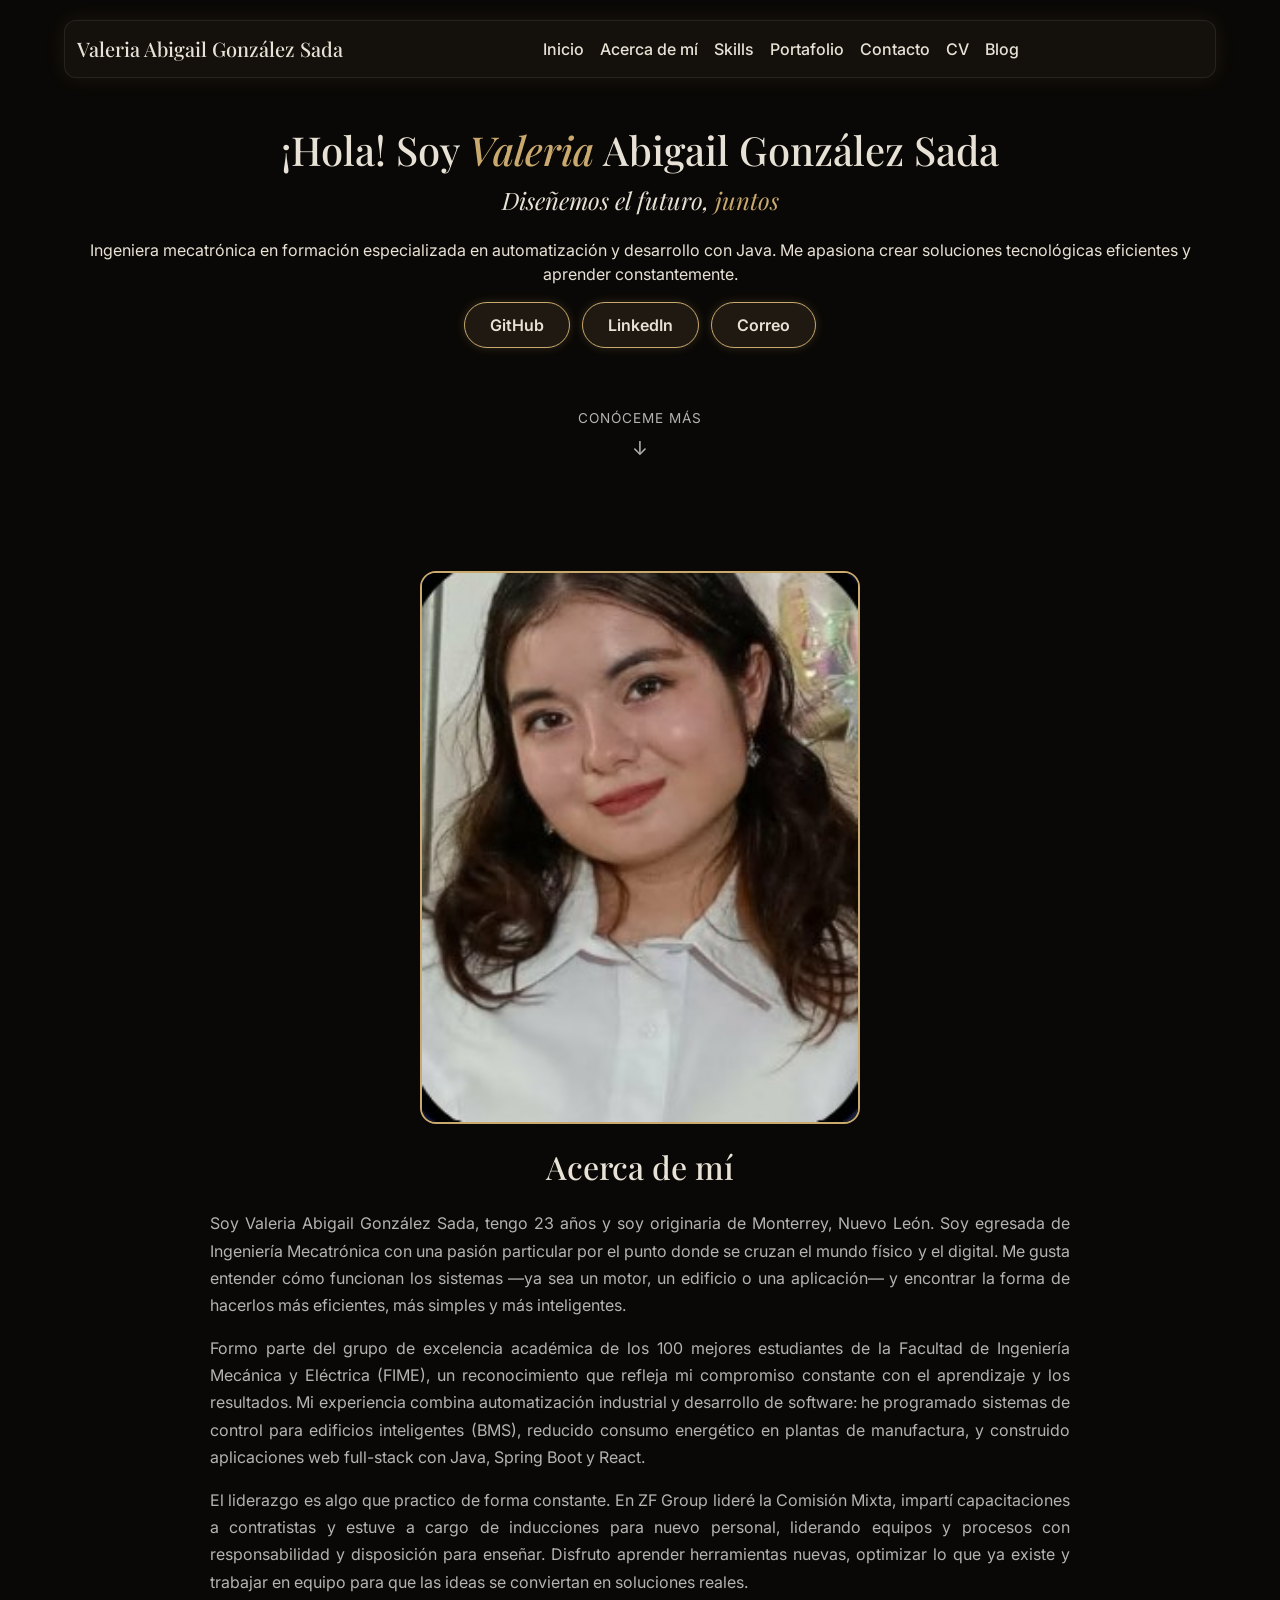
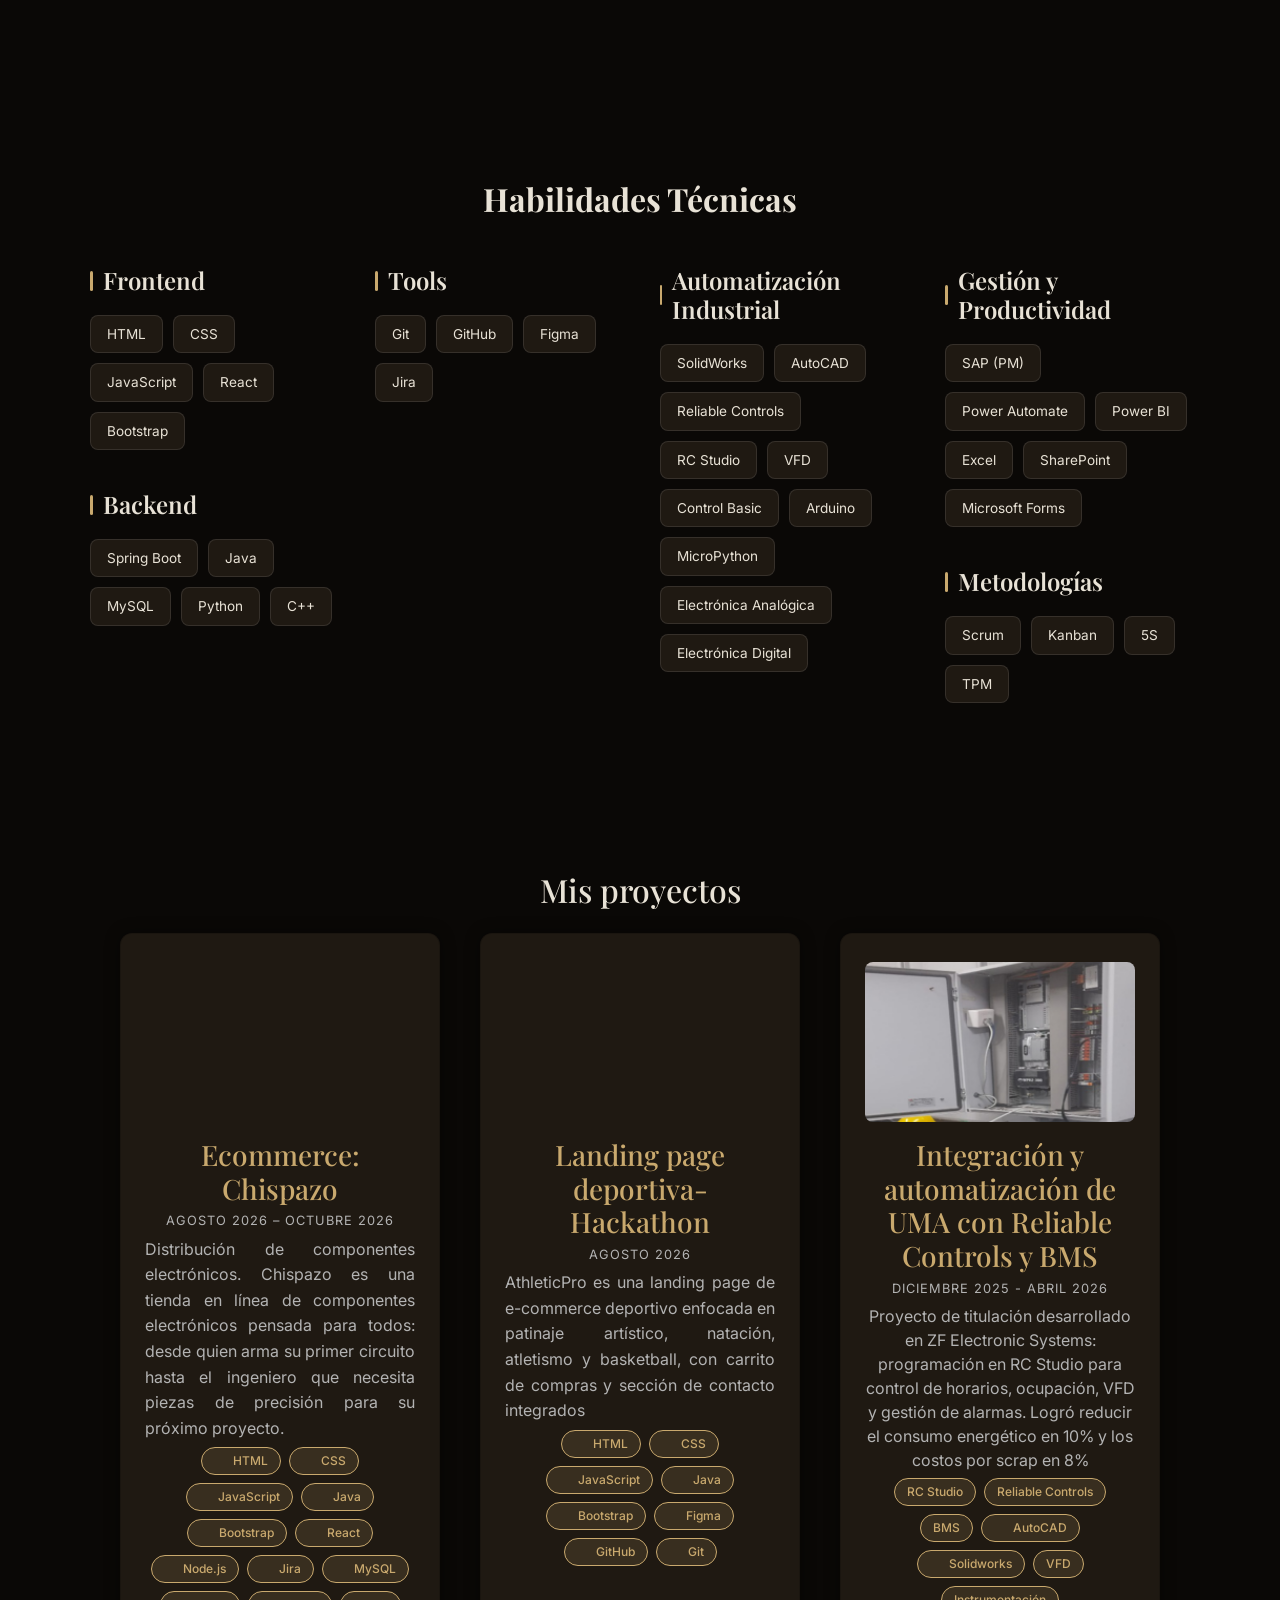
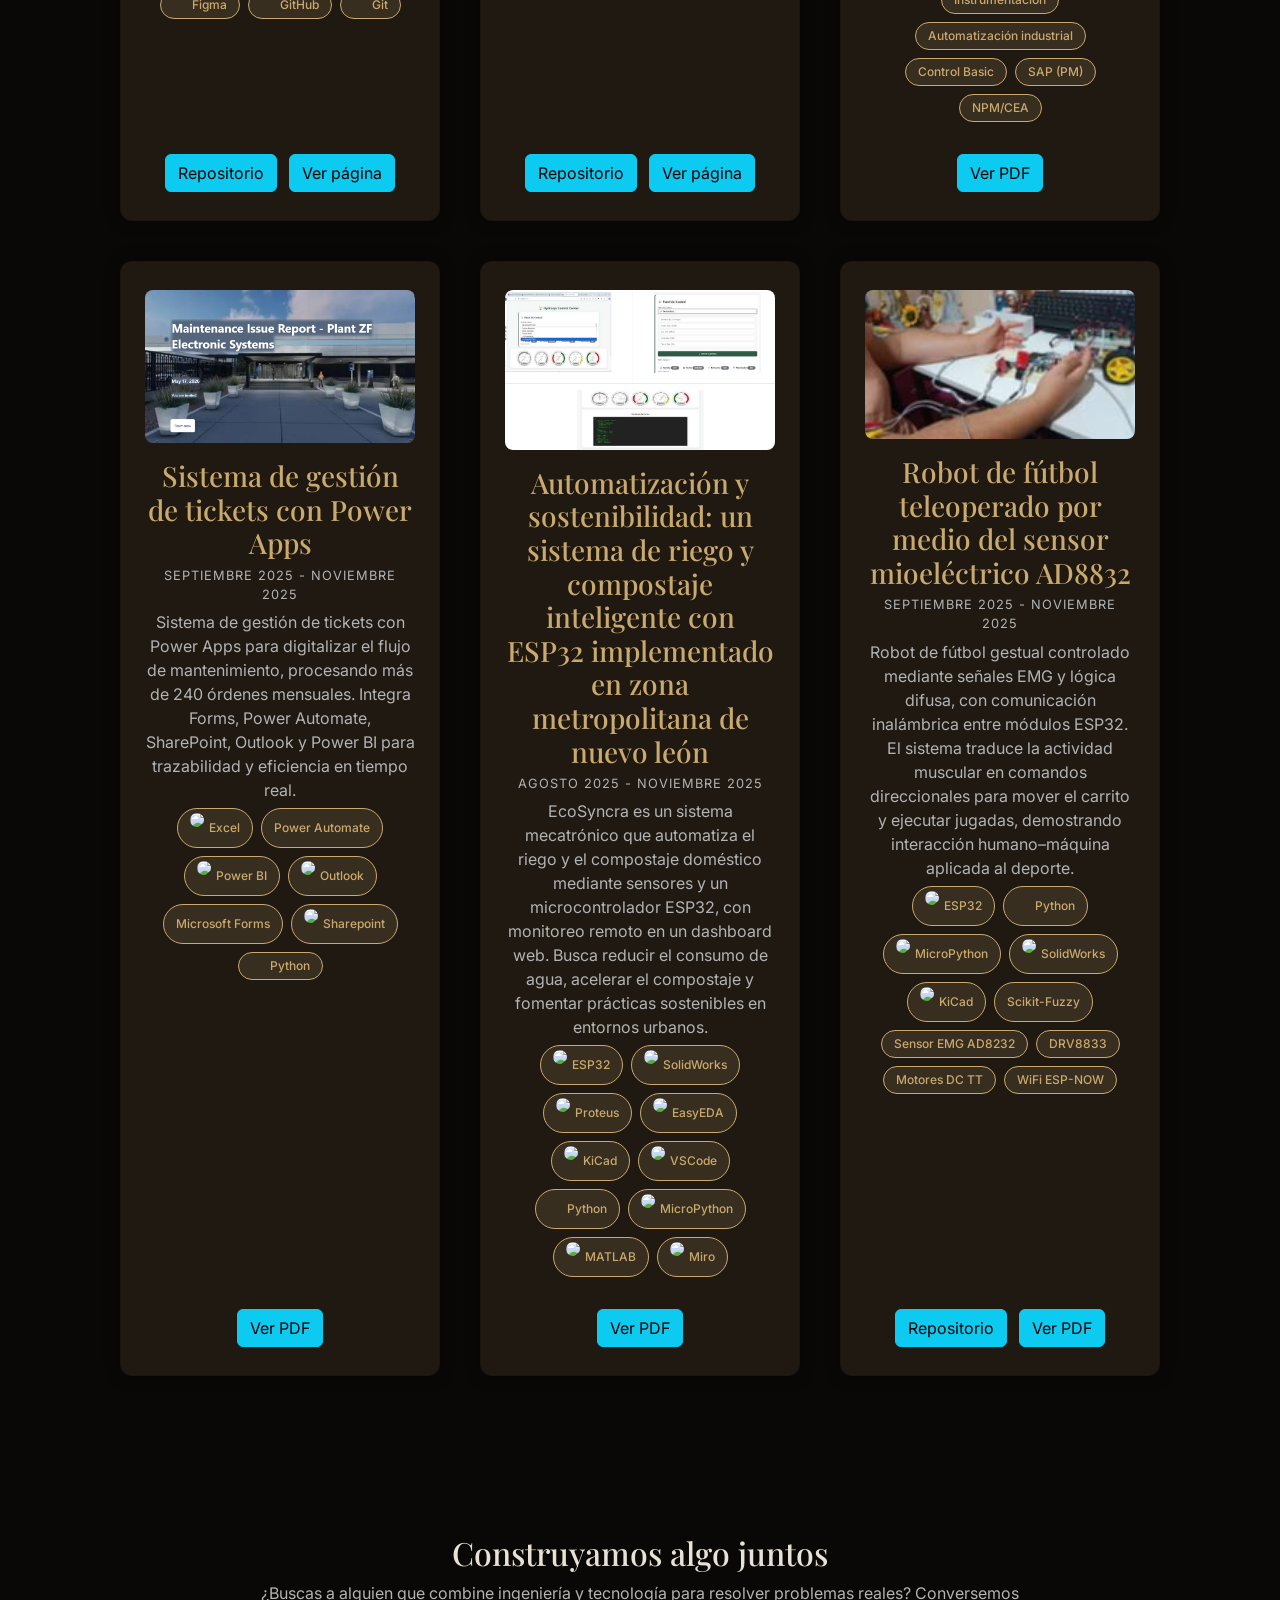
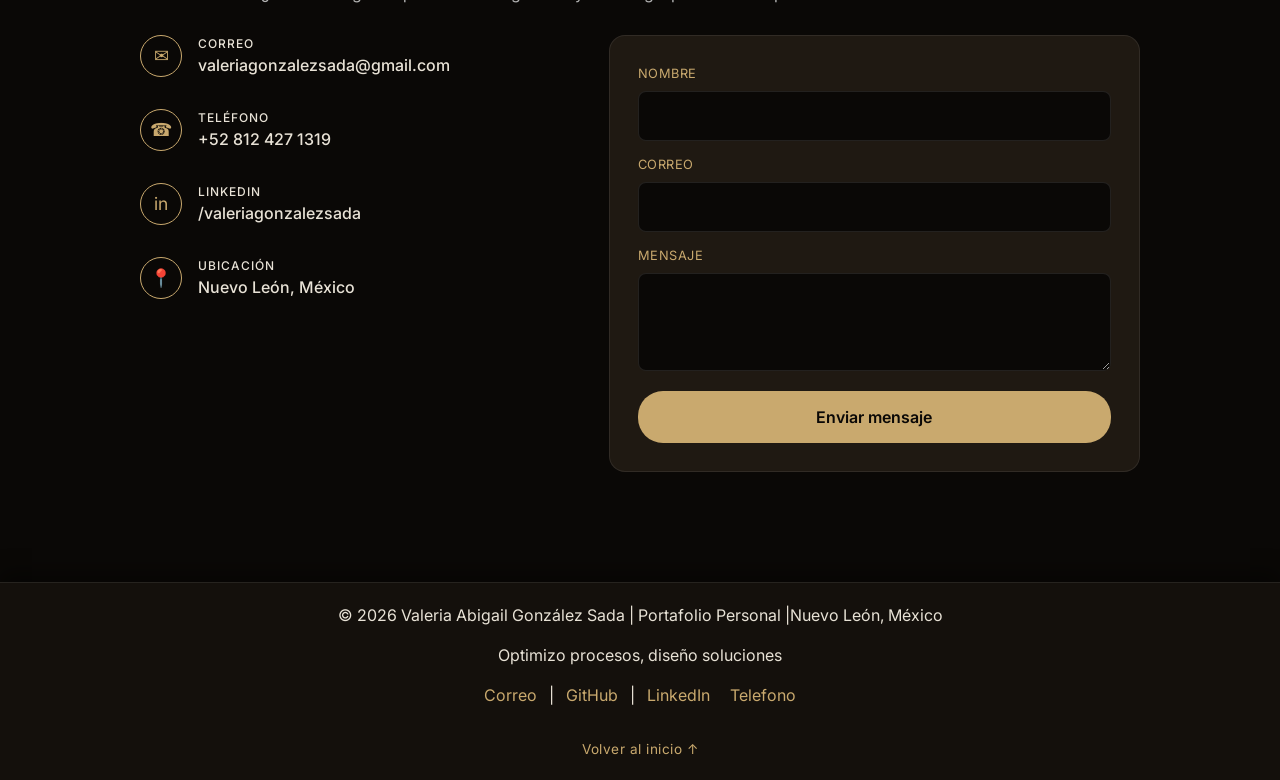
==== commit 1d4fa3a9: "cambios mas" ====
--- a/index.html
+++ b/index.html
@@ -302,7 +302,9 @@
 <!--contacto-->
 <section id="contacto" class="contact-section">
   <h2 class="text-center mb-2">Construyamos algo juntos</h2>
-  <p class="text-center contact-subtitle">¿Buscas a alguien que combine ingeniería y tecnología para resolver problemas reales?. Conversemos</p>
+  <p class="text-center contact-subtitle">
+    ¿Buscas a alguien que combine ingeniería y tecnología para resolver problemas reales? Conversemos
+  </p>
 
   <div class="contact-wrapper">
 
@@ -339,21 +341,22 @@
         </div>
       </div>
     </div>
-      <form name="contacto" method="POST" data-netlify="true" action="/index.html" class="contact-form">
-      <input type="hidden" name="form-name" value="contacto" />
+
+    <!-- Formulario con Formspree -->
+    <form action="https://formspree.io/f/mjyvygzv" method="POST" class="contact-form">
       <div class="form-group">
         <label for="nombre">Nombre</label>
-        <input type="text" id="nombre" name="nombre" required>
+        <input type="text" id="nombre" name="name" required>
       </div>
 
       <div class="form-group">
         <label for="correo">Correo</label>
-        <input type="email" id="correo" name="correo" required>
+        <input type="email" id="correo" name="email" required>
       </div>
 
       <div class="form-group">
         <label for="mensaje">Mensaje</label>
-        <textarea id="mensaje" name="mensaje" rows="3" required></textarea>
+        <textarea id="mensaje" name="message" rows="3" required></textarea>
       </div>
 
       <button type="submit" class="btn-enviar">Enviar mensaje</button>
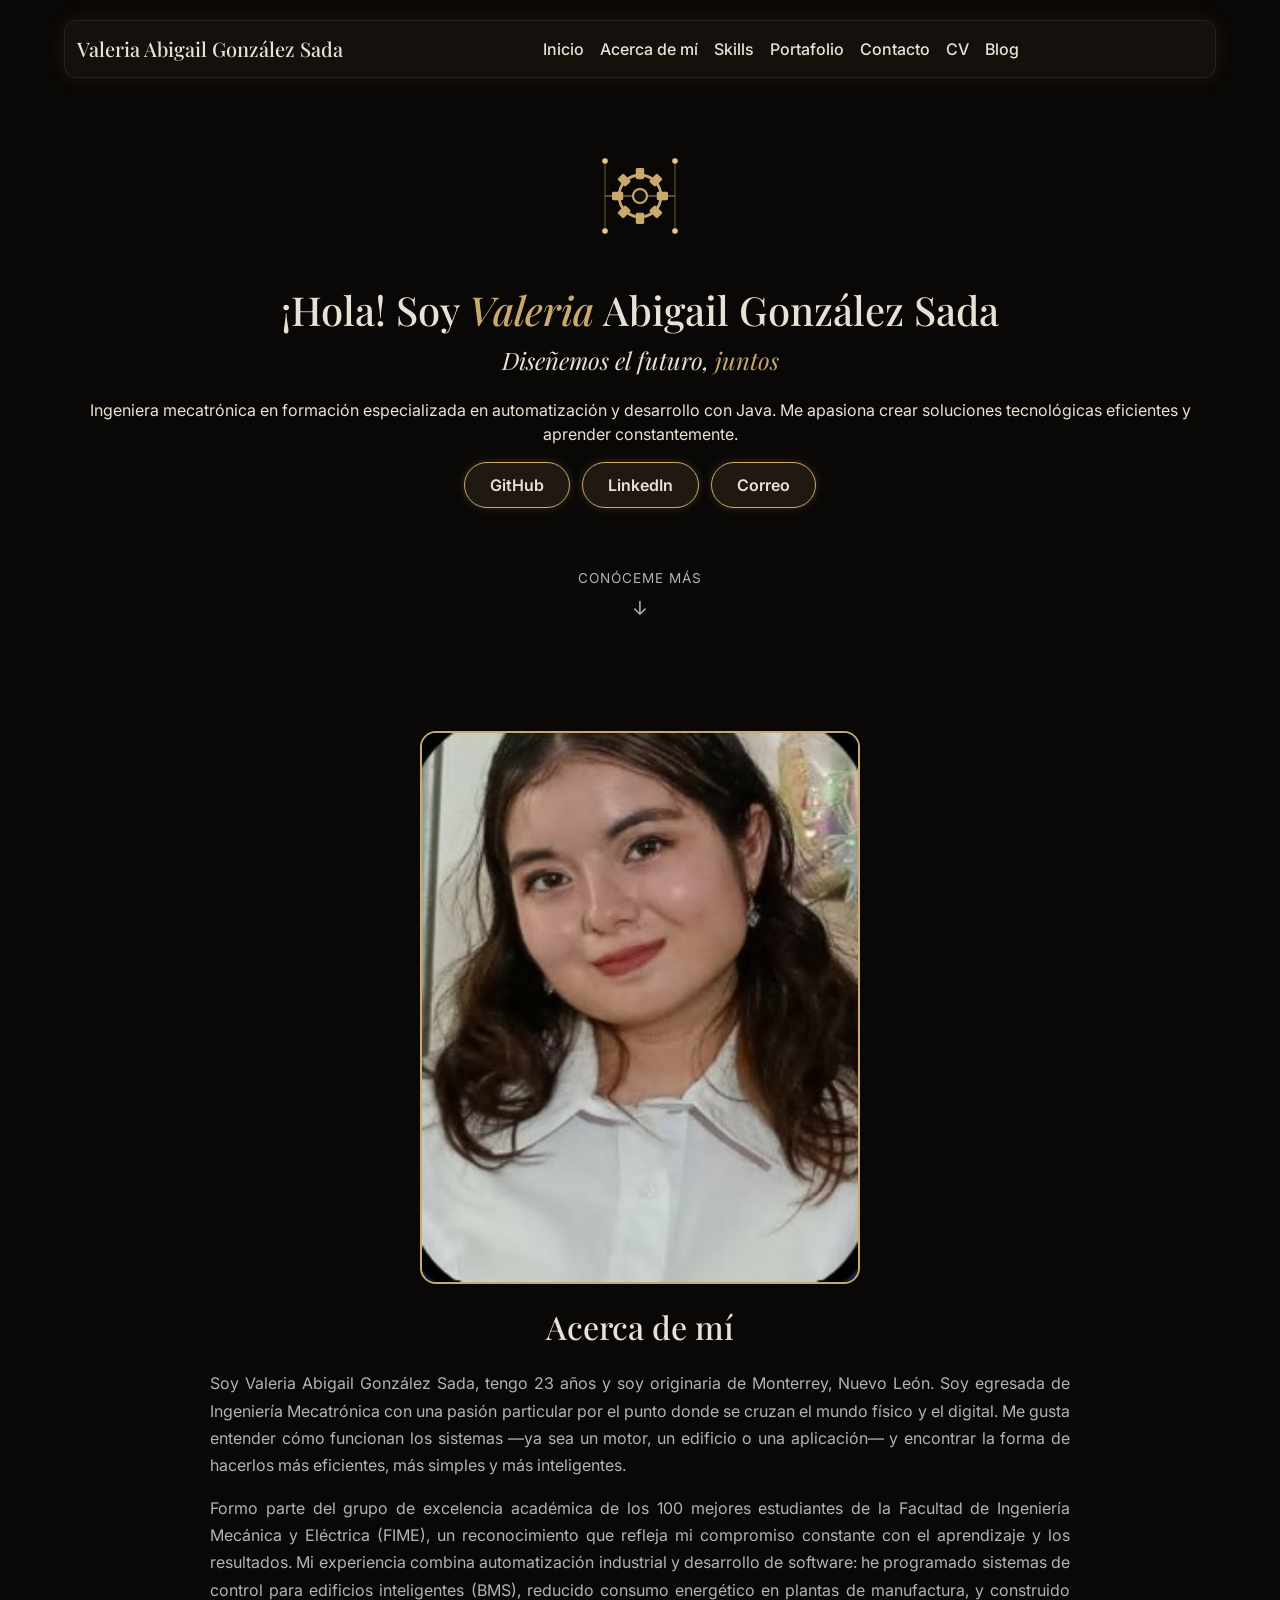
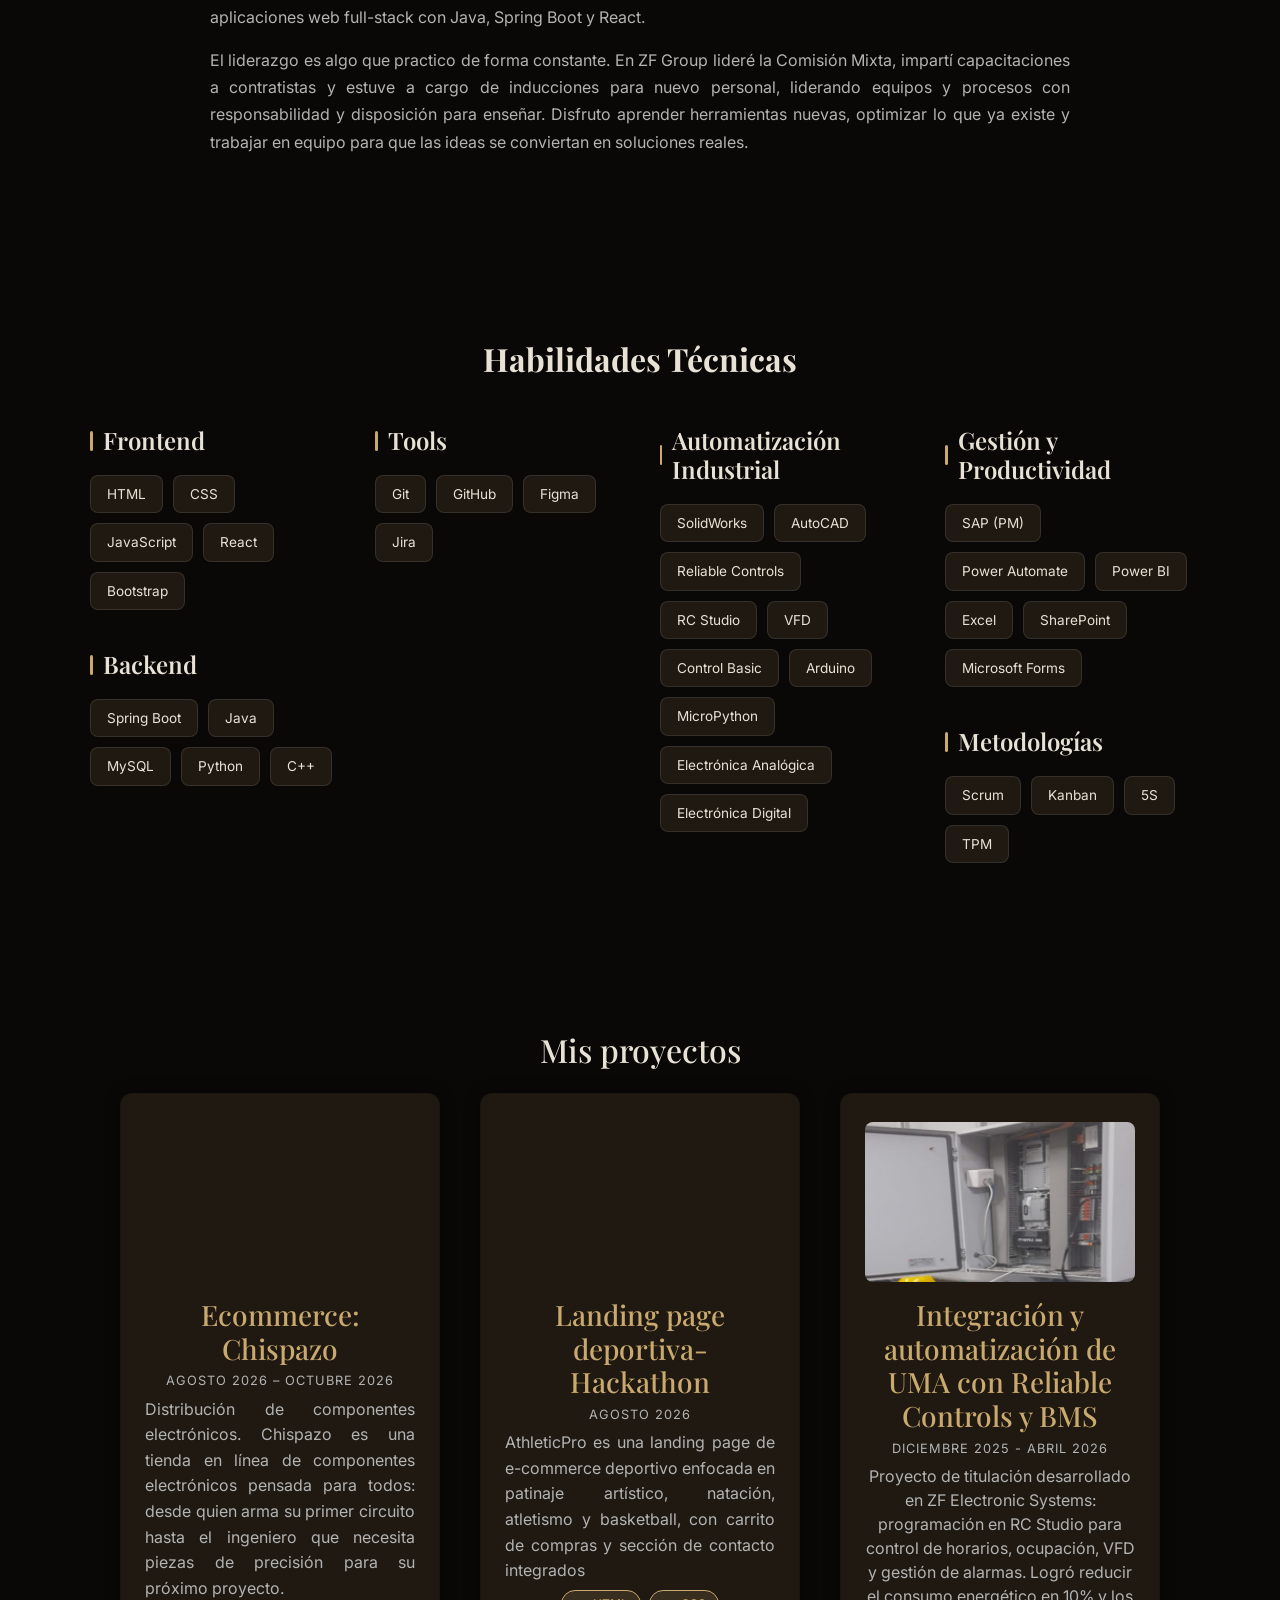
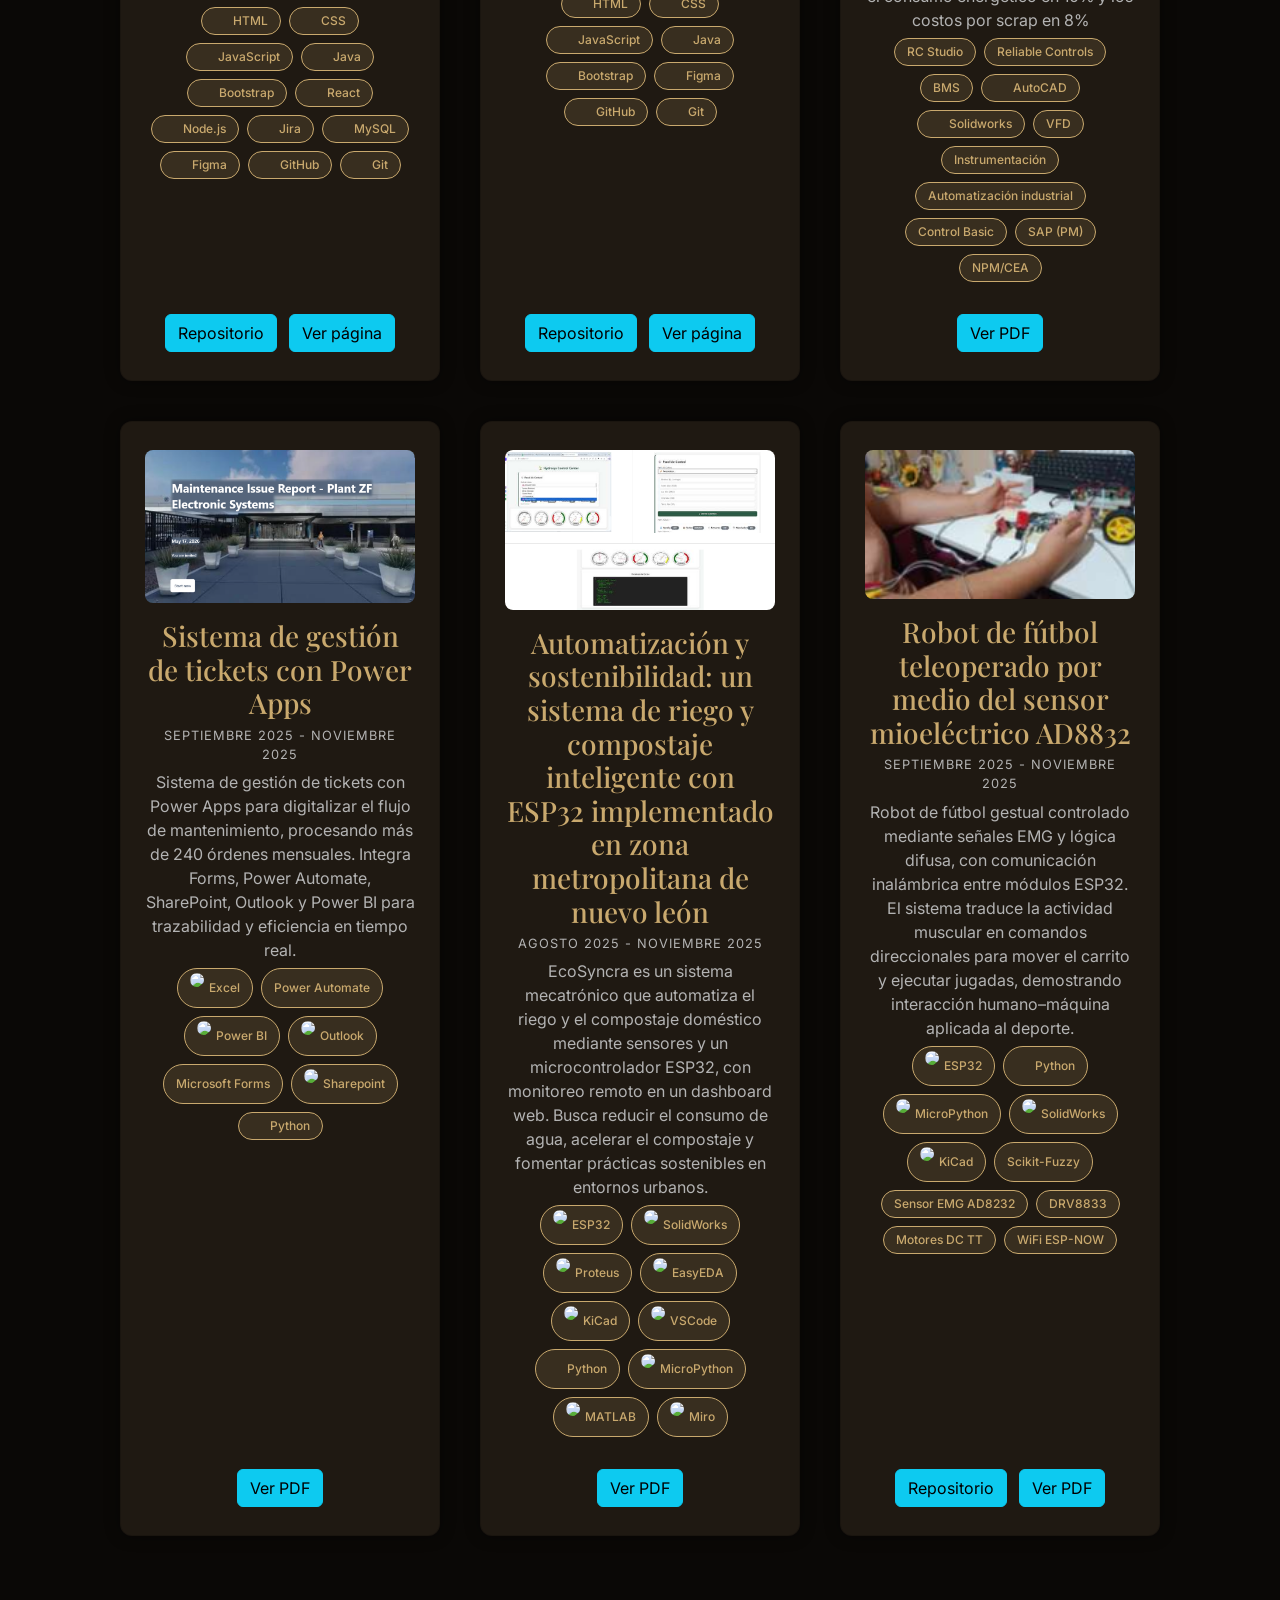
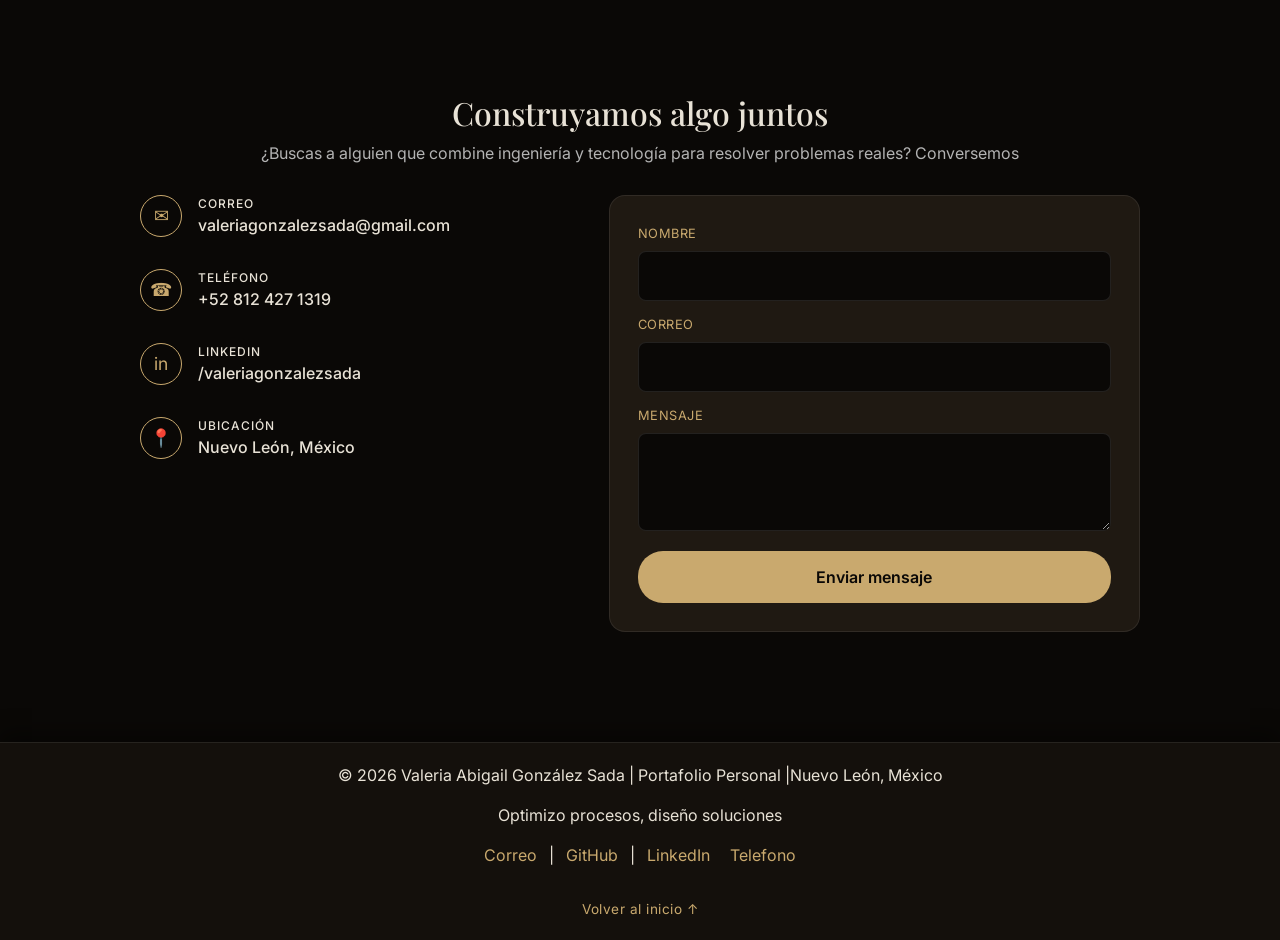
==== commit 329f07f9: "animación nueva" ====
--- a/index.html
+++ b/index.html
@@ -34,6 +34,64 @@
 
   <!--contenido principal-->
   <main id="inicio" class="container text-center my-5">
+       <div class="emblema-mecatronica">
+   <div class="emblema-mecatronica">
+  <svg viewBox="0 0 200 200" xmlns="http://www.w3.org/2000/svg">
+    <style>
+      .gear-rotate {
+        transform-origin: 100px 100px;
+        animation: girarEngrane 12s linear infinite;
+      }
+      @keyframes girarEngrane {
+        from { transform: rotate(0deg); }
+        to { transform: rotate(360deg); }
+      }
+      .trace {
+        stroke: #C9A96E;
+        stroke-width: 1.5;
+        fill: none;
+        opacity: 0.5;
+      }
+      .pulso {
+        fill: #E3C88F;
+        animation: parpadeo 1.5s ease-in-out infinite;
+      }
+      .pulso.d2 { animation-delay: 0.4s; }
+      .pulso.d3 { animation-delay: 0.8s; }
+      .pulso.d4 { animation-delay: 1.2s; }
+      @keyframes parpadeo {
+        0%, 100% { opacity: 0.2; }
+        50% { opacity: 1; }
+      }
+    </style>
+
+    <path class="trace" d="M 100 100 L 50 100 L 50 50" />
+    <path class="trace" d="M 100 100 L 150 100 L 150 50" />
+    <path class="trace" d="M 100 100 L 50 100 L 50 150" />
+    <path class="trace" d="M 100 100 L 150 100 L 150 150" />
+
+    <circle class="pulso d1" cx="50" cy="50" r="4" />
+    <circle class="pulso d2" cx="150" cy="50" r="4" />
+    <circle class="pulso d3" cx="50" cy="150" r="4" />
+    <circle class="pulso d4" cx="150" cy="150" r="4" />
+
+    <g class="gear-rotate">
+         <circle cx="100" cy="100" r="30" fill="none" stroke="#C9A96E" stroke-width="4" />
+         <circle cx="100" cy="100" r="10" fill="#14100C" stroke="#C9A96E" stroke-width="3" />
+          <g fill="#C9A96E">
+          <rect x="94" y="60" width="12" height="16" rx="2" />
+           <rect x="94" y="124" width="12" height="16" rx="2" />
+           <rect x="60" y="94" width="16" height="12" rx="2" />
+           <rect x="124" y="94" width="16" height="12" rx="2" />
+           <rect x="94" y="60" width="12" height="16" rx="2" transform="rotate(45 100 100)" />
+           <rect x="94" y="124" width="12" height="16" rx="2" transform="rotate(45 100 100)" />
+           <rect x="60" y="94" width="16" height="12" rx="2" transform="rotate(45 100 100)" />
+           <rect x="124" y="94" width="16" height="12" rx="2" transform="rotate(45 100 100)" />
+            </g>
+           </g>
+         </svg>
+       </div> 
+    </div>
         <h1>¡Hola! Soy <em class="nombre-destacado">Valeria</em> Abigail González Sada</h1>
     <p class="tagline">Diseñemos el futuro, <em>juntos</em></p>
     <p>Ingeniera mecatrónica en formación especializada en automatización y desarrollo con Java. Me apasiona crear soluciones tecnológicas eficientes y aprender constantemente.</p>
--- a/styles.css
+++ b/styles.css
@@ -847,3 +847,13 @@
 .card-text {
   text-align: justify;
 }
+
+.emblema-mecatronica {
+  width: 140px;
+  margin: 0 auto 20px auto;
+}
+
+.emblema-mecatronica svg {
+  width: 100%;
+  height: auto;
+}
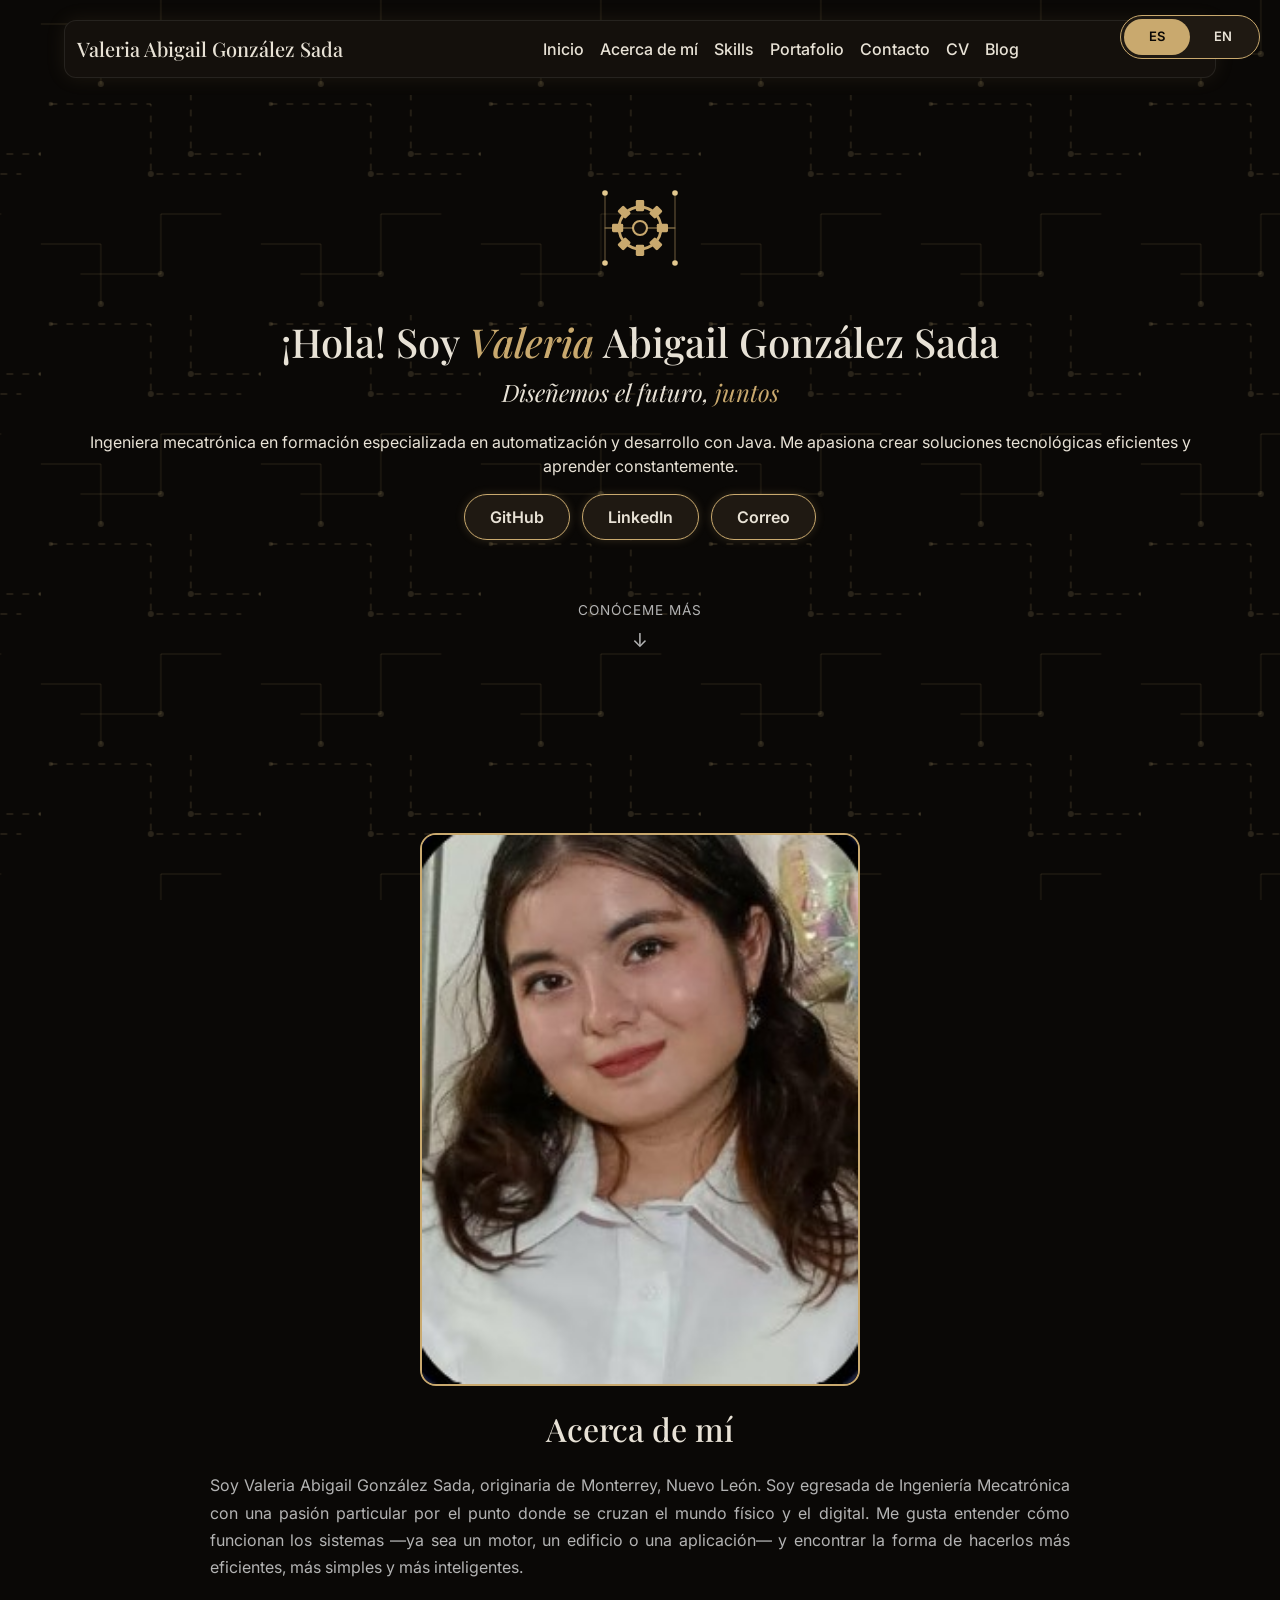
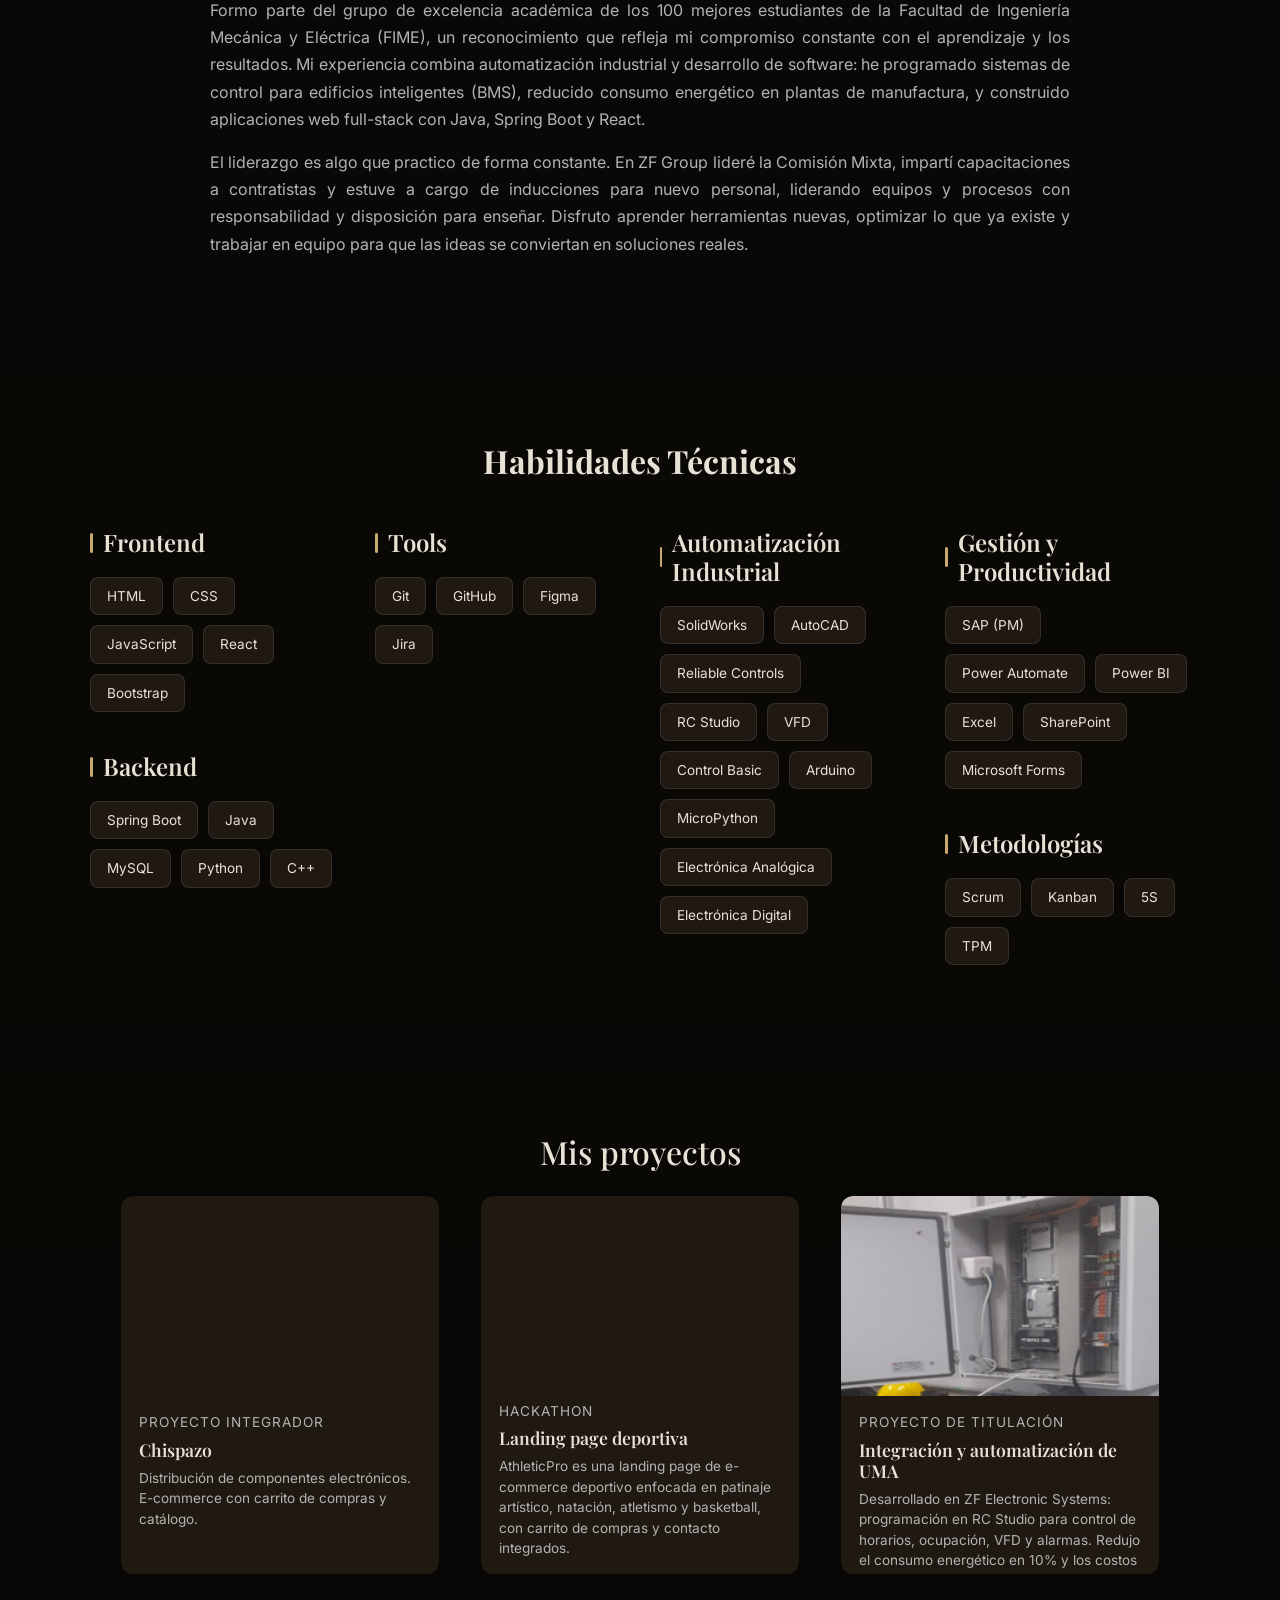
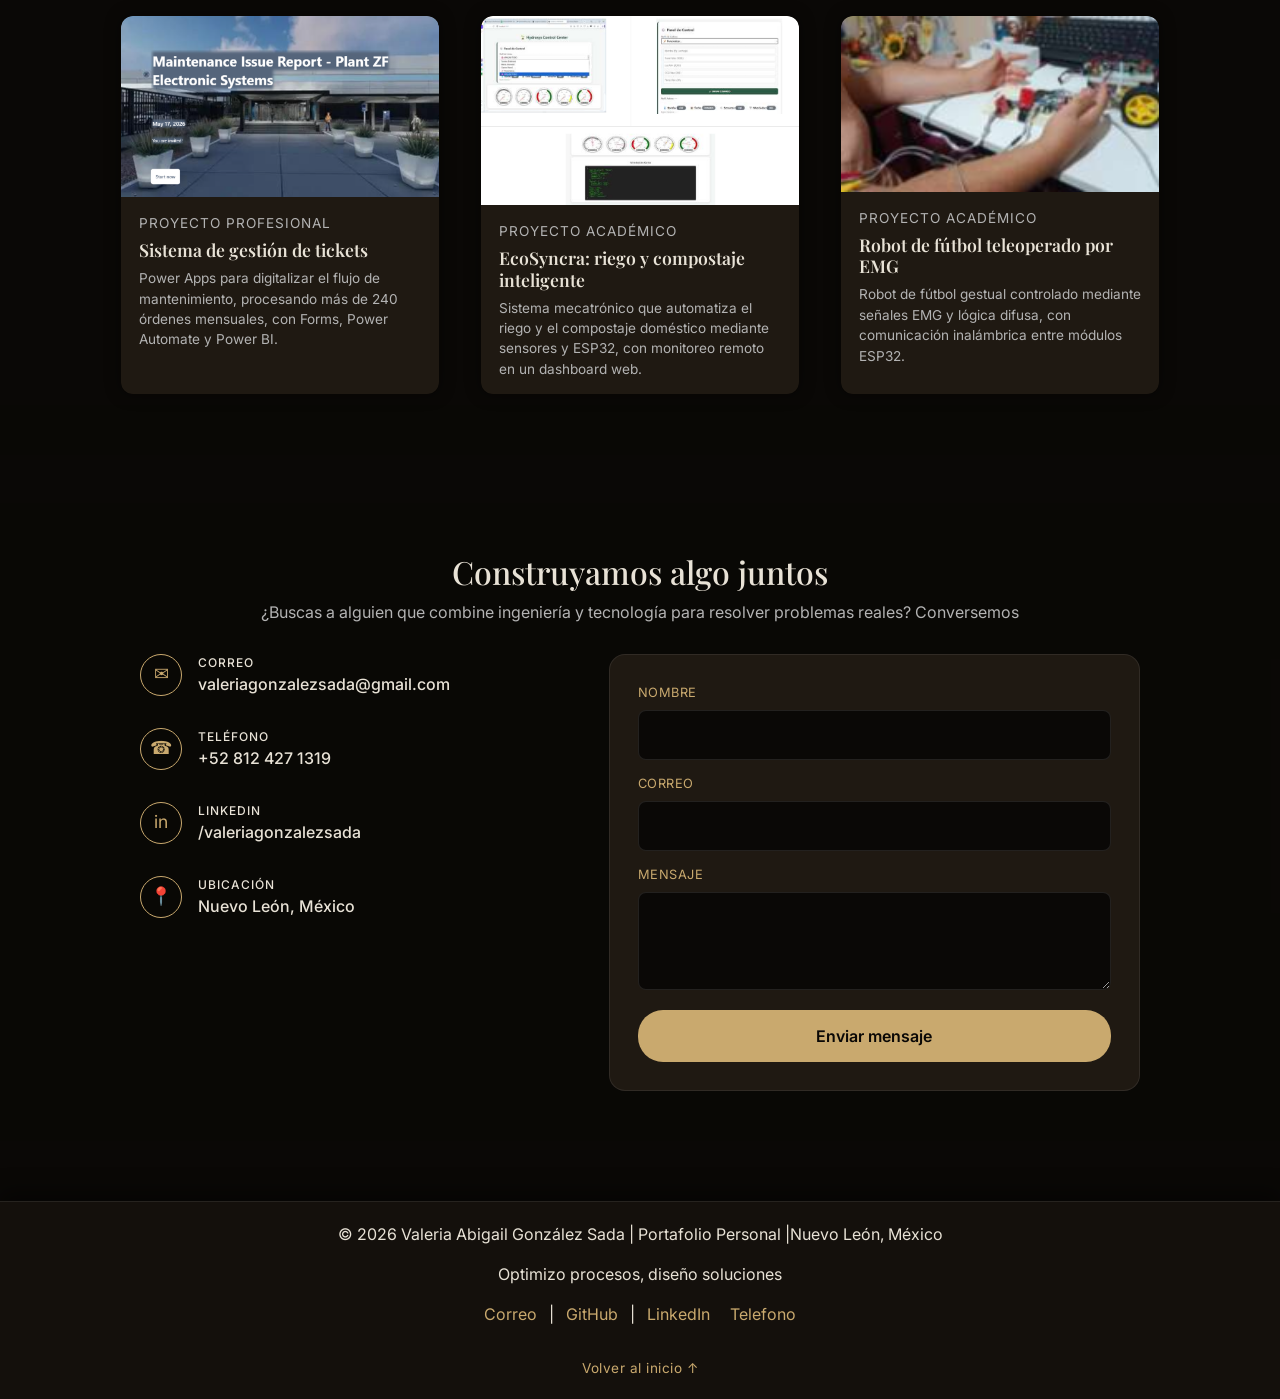
==== commit 4d53a6b7: "se agregaron cambios de cv, blog y animaciones en index" ====
--- a/index.html
+++ b/index.html
@@ -10,6 +10,34 @@
 <link rel="stylesheet" href="https://cdn.jsdelivr.net/npm/devicon@2.15.1/devicon.min.css">
 </head>
 <body>
+
+  <div class="circuit-bg" aria-hidden="true">
+    <svg width="100%" height="100%" xmlns="http://www.w3.org/2000/svg">
+      <defs>
+        <pattern id="circuitPattern" width="220" height="220" patternUnits="userSpaceOnUse">
+          <path class="circuit-trace flow" d="M10 10 H110 V80 H200" />
+          <path class="circuit-trace" d="M0 150 H60 V210" />
+          <path class="circuit-trace flow" d="M150 0 V60 H220" />
+          <path class="circuit-trace" d="M180 120 H120 V180 H40" />
+          <circle class="circuit-node n1" cx="110" cy="80" r="3" />
+          <circle class="circuit-node n2" cx="60" cy="210" r="3" />
+          <circle class="circuit-node n3" cx="150" cy="60" r="3" />
+          <circle class="circuit-node n4" cx="120" cy="180" r="3" />
+          <circle class="circuit-node n5" cx="10" cy="10" r="2.2" />
+          <circle class="circuit-node n6" cx="220" cy="60" r="2.2" />
+        </pattern>
+      </defs>
+      <rect width="100%" height="100%" fill="url(#circuitPattern)" />
+    </svg>
+  </div>
+
+  <div class="selector-idioma">
+    <div class="toggle-idioma">
+      <div id="knob" class="knob"></div>
+      <button id="opt-es" class="opcion activa">ES</button>
+      <button id="opt-en" class="opcion">EN</button>
+    </div>
+  </div>
 
   <!-- Navbar -->
   <nav class="navbar navbar-expand-lg navbar-dark" style="background-color: #14100C;">
@@ -20,13 +48,13 @@
       </button>
       <div class="collapse navbar-collapse justify-content-center" id="navbarNav">
         <ul class="navbar-nav">
-          <li class="nav-item"><a class="nav-link" href="index.html#inicio">Inicio</a></li>
-          <li class="nav-item"><a class="nav-link" href="index.html#acerca">Acerca de mí</a></li>
-          <li class="nav-item"><a class="nav-link" href="index.html#habilidades">Skills</a></li>
-          <li class="nav-item"><a class="nav-link" href="index.html#portafolio">Portafolio</a></li>
-          <li class="nav-item"><a class="nav-link" href="index.html#contacto">Contacto</a></li>
-          <li class="nav-item"><a class="nav-link" href="cv.html">CV</a></li>
-          <li class="nav-item"><a class="nav-link" href="blog.html">Blog</a></li>
+          <li class="nav-item"><a class="nav-link" href="index.html#inicio" data-es="Inicio" data-en="Home">Inicio</a></li>
+          <li class="nav-item"><a class="nav-link" href="index.html#acerca" data-es="Acerca de mí" data-en="About me">Acerca de mí</a></li>
+          <li class="nav-item"><a class="nav-link" href="index.html#habilidades" data-es="Skills" data-en="Skills">Skills</a></li>
+          <li class="nav-item"><a class="nav-link" href="index.html#portafolio" data-es="Portafolio" data-en="Portfolio">Portafolio</a></li>
+          <li class="nav-item"><a class="nav-link" href="index.html#contacto" data-es="Contacto" data-en="Contact">Contacto</a></li>
+          <li class="nav-item"><a class="nav-link" href="cv.html" data-es="CV" data-en="Resume">CV</a></li>
+          <li class="nav-item"><a class="nav-link" href="blog.html" data-es="Blog" data-en="Blog">Blog</a></li>
         </ul>
       </div>
     </div>
@@ -34,74 +62,74 @@
 
   <!--contenido principal-->
   <main id="inicio" class="container text-center my-5">
-       <div class="emblema-mecatronica">
-   <div class="emblema-mecatronica">
-  <svg viewBox="0 0 200 200" xmlns="http://www.w3.org/2000/svg">
-    <style>
-      .gear-rotate {
-        transform-origin: 100px 100px;
-        animation: girarEngrane 12s linear infinite;
-      }
-      @keyframes girarEngrane {
-        from { transform: rotate(0deg); }
-        to { transform: rotate(360deg); }
-      }
-      .trace {
-        stroke: #C9A96E;
-        stroke-width: 1.5;
-        fill: none;
-        opacity: 0.5;
-      }
-      .pulso {
-        fill: #E3C88F;
-        animation: parpadeo 1.5s ease-in-out infinite;
-      }
-      .pulso.d2 { animation-delay: 0.4s; }
-      .pulso.d3 { animation-delay: 0.8s; }
-      .pulso.d4 { animation-delay: 1.2s; }
-      @keyframes parpadeo {
-        0%, 100% { opacity: 0.2; }
-        50% { opacity: 1; }
-      }
-    </style>
-
-    <path class="trace" d="M 100 100 L 50 100 L 50 50" />
-    <path class="trace" d="M 100 100 L 150 100 L 150 50" />
-    <path class="trace" d="M 100 100 L 50 100 L 50 150" />
-    <path class="trace" d="M 100 100 L 150 100 L 150 150" />
-
-    <circle class="pulso d1" cx="50" cy="50" r="4" />
-    <circle class="pulso d2" cx="150" cy="50" r="4" />
-    <circle class="pulso d3" cx="50" cy="150" r="4" />
-    <circle class="pulso d4" cx="150" cy="150" r="4" />
-
-    <g class="gear-rotate">
-         <circle cx="100" cy="100" r="30" fill="none" stroke="#C9A96E" stroke-width="4" />
-         <circle cx="100" cy="100" r="10" fill="#14100C" stroke="#C9A96E" stroke-width="3" />
+
+    <div class="emblema-mecatronica">
+      <svg viewBox="0 0 200 200" xmlns="http://www.w3.org/2000/svg">
+        <style>
+          .gear-rotate {
+            transform-origin: 100px 100px;
+            animation: girarEngrane 12s linear infinite;
+          }
+          @keyframes girarEngrane {
+            from { transform: rotate(0deg); }
+            to { transform: rotate(360deg); }
+          }
+          .trace {
+            stroke: #C9A96E;
+            stroke-width: 1.5;
+            fill: none;
+            opacity: 0.5;
+          }
+          .pulso {
+            fill: #E3C88F;
+            animation: parpadeo 1.5s ease-in-out infinite;
+          }
+          .pulso.d2 { animation-delay: 0.4s; }
+          .pulso.d3 { animation-delay: 0.8s; }
+          .pulso.d4 { animation-delay: 1.2s; }
+          @keyframes parpadeo {
+            0%, 100% { opacity: 0.2; }
+            50% { opacity: 1; }
+          }
+        </style>
+
+        <path class="trace" d="M 100 100 L 50 100 L 50 50" />
+        <path class="trace" d="M 100 100 L 150 100 L 150 50" />
+        <path class="trace" d="M 100 100 L 50 100 L 50 150" />
+        <path class="trace" d="M 100 100 L 150 100 L 150 150" />
+
+        <circle class="pulso d1" cx="50" cy="50" r="4" />
+        <circle class="pulso d2" cx="150" cy="50" r="4" />
+        <circle class="pulso d3" cx="50" cy="150" r="4" />
+        <circle class="pulso d4" cx="150" cy="150" r="4" />
+
+        <g class="gear-rotate">
+          <circle cx="100" cy="100" r="30" fill="none" stroke="#C9A96E" stroke-width="4" />
+          <circle cx="100" cy="100" r="10" fill="#14100C" stroke="#C9A96E" stroke-width="3" />
           <g fill="#C9A96E">
-          <rect x="94" y="60" width="12" height="16" rx="2" />
-           <rect x="94" y="124" width="12" height="16" rx="2" />
-           <rect x="60" y="94" width="16" height="12" rx="2" />
-           <rect x="124" y="94" width="16" height="12" rx="2" />
-           <rect x="94" y="60" width="12" height="16" rx="2" transform="rotate(45 100 100)" />
-           <rect x="94" y="124" width="12" height="16" rx="2" transform="rotate(45 100 100)" />
-           <rect x="60" y="94" width="16" height="12" rx="2" transform="rotate(45 100 100)" />
-           <rect x="124" y="94" width="16" height="12" rx="2" transform="rotate(45 100 100)" />
-            </g>
-           </g>
-         </svg>
-       </div> 
-    </div>
-        <h1>¡Hola! Soy <em class="nombre-destacado">Valeria</em> Abigail González Sada</h1>
-    <p class="tagline">Diseñemos el futuro, <em>juntos</em></p>
-    <p>Ingeniera mecatrónica en formación especializada en automatización y desarrollo con Java. Me apasiona crear soluciones tecnológicas eficientes y aprender constantemente.</p>
+            <rect x="94" y="60" width="12" height="16" rx="2" />
+            <rect x="94" y="124" width="12" height="16" rx="2" />
+            <rect x="60" y="94" width="16" height="12" rx="2" />
+            <rect x="124" y="94" width="16" height="12" rx="2" />
+            <rect x="94" y="60" width="12" height="16" rx="2" transform="rotate(45 100 100)" />
+            <rect x="94" y="124" width="12" height="16" rx="2" transform="rotate(45 100 100)" />
+            <rect x="60" y="94" width="16" height="12" rx="2" transform="rotate(45 100 100)" />
+            <rect x="124" y="94" width="16" height="12" rx="2" transform="rotate(45 100 100)" />
+          </g>
+        </g>
+      </svg>
+    </div>
+
+    <h1 data-es-html="¡Hola! Soy <em class='nombre-destacado'>Valeria</em> Abigail González Sada" data-en-html="Hi! I'm <em class='nombre-destacado'>Valeria</em> Abigail González Sada">¡Hola! Soy <em class="nombre-destacado">Valeria</em> Abigail González Sada</h1>
+    <p class="tagline" data-es-html="Diseñemos el futuro, <em>juntos</em>" data-en-html="Let's design the future, <em>together</em>">Diseñemos el futuro, <em>juntos</em></p>
+    <p data-es="Ingeniera mecatrónica en formación especializada en automatización y desarrollo con Java. Me apasiona crear soluciones tecnológicas eficientes y aprender constantemente." data-en="Mechatronics engineer specialized in automation and Java development. I'm passionate about creating efficient tech solutions and constantly learning.">Ingeniera mecatrónica en formación especializada en automatización y desarrollo con Java. Me apasiona crear soluciones tecnológicas eficientes y aprender constantemente.</p>
     <div class="mt-3">
       <a href="https://github.com/ValeAbi" target="_blank" class="btn btn-success me-2">GitHub</a>
       <a href="https://linkedin.com/in/valeriagonzalezsada" target="_blank" class="btn btn-success me-2">LinkedIn</a>
-      <a href="mailto:valeriagonzalezsada@gmail.com" class="btn btn-success">Correo</a>
+      <a href="mailto:valeriagonzalezsada@gmail.com" class="btn btn-success" data-es="Correo" data-en="Email">Correo</a>
     </div>
     <a href="index.html#acerca" class="scroll-hint">
-      Conóceme más
+      <span data-es="Conóceme más" data-en="Get to know me">Conóceme más</span>
       <span class="scroll-arrow">↓</span>
      </a>
   </main>
@@ -109,15 +137,15 @@
 <!-- Sección Acerca de mí -->
 <section id="acerca" class="page-content">
   <img src="images/valeria.jpg" alt="Foto de Valeria" class="about-photo">
-  <h2 class="text-center mb-4">Acerca de mí</h2>
-  <p>
-    Soy Valeria Abigail González Sada, tengo 23 años y soy originaria de Monterrey, Nuevo León.
+  <h2 class="text-center mb-4" data-es="Acerca de mí" data-en="About me">Acerca de mí</h2>
+  <p data-es="Soy Valeria Abigail González Sada, originaria de Monterrey, Nuevo León. Soy egresada de Ingeniería Mecatrónica con una pasión particular por el punto donde se cruzan el mundo físico y el digital. Me gusta entender cómo funcionan los sistemas —ya sea un motor, un edificio o una aplicación— y encontrar la forma de hacerlos más eficientes, más simples y más inteligentes." data-en="I'm Valeria Abigail González Sada, originally from Monterrey, Nuevo León. I graduated in Mechatronics Engineering with a particular passion for where the physical and digital worlds meet. I like understanding how systems work — whether it's a motor, a building, or an application — and finding ways to make them more efficient, simpler, and smarter.">
+    Soy Valeria Abigail González Sada, originaria de Monterrey, Nuevo León.
     Soy egresada de Ingeniería Mecatrónica con una pasión particular por el punto donde se
     cruzan el mundo físico y el digital. Me gusta entender cómo funcionan los sistemas —ya sea
     un motor, un edificio o una aplicación— y encontrar la forma de hacerlos más eficientes,
     más simples y más inteligentes.
   </p>
-  <p>
+  <p data-es="Formo parte del grupo de excelencia académica de los 100 mejores estudiantes de la Facultad de Ingeniería Mecánica y Eléctrica (FIME), un reconocimiento que refleja mi compromiso constante con el aprendizaje y los resultados. Mi experiencia combina automatización industrial y desarrollo de software: he programado sistemas de control para edificios inteligentes (BMS), reducido consumo energético en plantas de manufactura, y construido aplicaciones web full-stack con Java, Spring Boot y React." data-en="I'm part of the academic excellence group of the top 100 students at the Faculty of Mechanical and Electrical Engineering (FIME), a recognition that reflects my constant commitment to learning and results. My experience combines industrial automation and software development: I've programmed control systems for smart buildings (BMS), reduced energy consumption in manufacturing plants, and built full-stack web applications with Java, Spring Boot, and React.">
     Formo parte del grupo de excelencia académica de los 100 mejores estudiantes de la
     Facultad de Ingeniería Mecánica y Eléctrica (FIME), un reconocimiento que refleja mi
     compromiso constante con el aprendizaje y los resultados. Mi experiencia combina
@@ -125,7 +153,7 @@
     para edificios inteligentes (BMS), reducido consumo energético en plantas de manufactura,
     y construido aplicaciones web full-stack con Java, Spring Boot y React.
   </p>
-  <p>
+  <p data-es="El liderazgo es algo que practico de forma constante. En ZF Group lideré la Comisión Mixta, impartí capacitaciones a contratistas y estuve a cargo de inducciones para nuevo personal, liderando equipos y procesos con responsabilidad y disposición para enseñar. Disfruto aprender herramientas nuevas, optimizar lo que ya existe y trabajar en equipo para que las ideas se conviertan en soluciones reales." data-en="Leadership is something I practice constantly. At ZF Group, I led the Joint Committee, delivered training sessions for contractors, and was in charge of onboarding for new staff — leading teams and processes with responsibility and a willingness to teach. I enjoy learning new tools, optimizing what already exists, and working as a team to turn ideas into real solutions.">
     El liderazgo es algo que practico de forma constante. En ZF Group lideré la
     Comisión Mixta, impartí capacitaciones a contratistas y estuve a cargo de inducciones
     para nuevo personal, liderando equipos y procesos con responsabilidad y disposición para
@@ -136,11 +164,11 @@
 
 <!-- Sección Habilidades Técnicas -->
 <section id="habilidades" class="skills my-5">
-  <h2 class="text-center mb-5">Habilidades Técnicas</h2>
+  <h2 class="text-center mb-5" data-es="Habilidades Técnicas" data-en="Technical Skills">Habilidades Técnicas</h2>
   <div class="skills-grid">
 
     <div class="skills-column">
-      <h4><span class="bar"></span>Frontend</h4>
+      <h4><span class="bar"></span><span data-es="Frontend" data-en="Frontend">Frontend</span></h4>
       <div class="skills-tags">
         <span class="skill-tag">HTML</span>
         <span class="skill-tag">CSS</span>
@@ -151,7 +179,7 @@
     </div>
 
     <div class="skills-column">
-      <h4><span class="bar"></span>Backend</h4>
+      <h4><span class="bar"></span><span data-es="Backend" data-en="Backend">Backend</span></h4>
       <div class="skills-tags">
         <span class="skill-tag">Spring Boot</span>
         <span class="skill-tag">Java</span>
@@ -162,7 +190,7 @@
     </div>
 
     <div class="skills-column">
-      <h4><span class="bar"></span>Tools</h4>
+      <h4><span class="bar"></span><span data-es="Tools" data-en="Tools">Tools</span></h4>
       <div class="skills-tags">
         <span class="skill-tag">Git</span>
         <span class="skill-tag">GitHub</span>
@@ -172,7 +200,7 @@
     </div>
 
     <div class="skills-column">
-      <h4><span class="bar"></span>Automatización Industrial</h4>
+      <h4><span class="bar"></span><span data-es="Automatización Industrial" data-en="Industrial Automation">Automatización Industrial</span></h4>
       <div class="skills-tags">
         <span class="skill-tag">SolidWorks</span>
         <span class="skill-tag">AutoCAD</span>
@@ -182,13 +210,13 @@
         <span class="skill-tag">Control Basic</span>
         <span class="skill-tag">Arduino</span>
         <span class="skill-tag">MicroPython</span>
-        <span class="skill-tag">Electrónica Analógica</span>
-        <span class="skill-tag">Electrónica Digital</span>
+        <span class="skill-tag" data-es="Electrónica Analógica" data-en="Analog Electronics">Electrónica Analógica</span>
+        <span class="skill-tag" data-es="Electrónica Digital" data-en="Digital Electronics">Electrónica Digital</span>
       </div>
     </div>
 
     <div class="skills-column">
-      <h4><span class="bar"></span>Gestión y Productividad</h4>
+      <h4><span class="bar"></span><span data-es="Gestión y Productividad" data-en="Management &amp; Productivity">Gestión y Productividad</span></h4>
       <div class="skills-tags">
         <span class="skill-tag">SAP (PM)</span>
         <span class="skill-tag">Power Automate</span>
@@ -200,7 +228,7 @@
     </div>
 
     <div class="skills-column">
-      <h4><span class="bar"></span>Metodologías</h4>
+      <h4><span class="bar"></span><span data-es="Metodologías" data-en="Methodologies">Metodologías</span></h4>
       <div class="skills-tags">
         <span class="skill-tag">Scrum</span>
         <span class="skill-tag">Kanban</span>
@@ -214,143 +242,191 @@
 
 <!-- Sección Portafolio -->
 <section id="portafolio" class="portafolio my-5">
-  <h2 class="text-center mb-4">Mis proyectos</h2>
+  <h2 class="text-center mb-4" data-es="Mis proyectos" data-en="My Projects">Mis proyectos</h2>
   <div class="grid">
 
-    <div class="card">
-      <div class="card-preview">
-    <iframe src="https://miguel-asc.github.io/Chispazo/" title="Chispazo"></iframe>
-  </div>
-      <h3>Ecommerce: Chispazo</h3>
-      <p class="fecha">agosto 2026 – octubre 2026</p>
-      <p class="descripcion">Distribución de componentes electrónicos. Chispazo es una tienda en línea de componentes electrónicos pensada para todos: desde quien arma su primer circuito hasta el ingeniero que necesita piezas de precisión para su próximo proyecto.</p>
-      <div class="tech-tags">
-        <span class="tag"><i class="devicon-html5-plain colored"></i> HTML</span>
-        <span class="tag"><i class="devicon-css3-plain colored"></i> CSS</span>
-        <span class="tag"><i class="devicon-javascript-plain colored"></i> JavaScript</span>
-        <span class="tag"><i class="devicon-java-plain colored"></i> Java</span>
-        <span class="tag"><i class="devicon-bootstrap-plain colored"></i> Bootstrap</span>
-        <span class="tag"><i class="devicon-react-original colored"></i> React</span>
-        <span class="tag"><i class="devicon-nodejs-plain colored"></i> Node.js</span>
-        <span class="tag"><i class="devicon-jira-plain colored"></i> Jira</span>
-        <span class="tag"><i class="devicon-mysql-plain colored"></i> MySQL</span>
-        <span class="tag"><i class="devicon-figma-plain colored"></i> Figma</span>
-        <span class="tag"><i class="devicon-github-original colored"></i> GitHub</span>
-        <span class="tag"><i class="devicon-git-plain colored"></i> Git</span>
-     </div>
-      <div class="links">
-        <a href="https://github.com/Miguel-ASC/Chispazo" target="_blank" class="btn btn-info">Repositorio</a>
-        <a href="https://miguel-asc.github.io/Chispazo/" target="_blank" class="btn btn-info">Ver página</a>
-      </div>
-    </div>
-
-    <div class="card">
-      <div class="card-preview">
-        <iframe src="https://landingpage-athleticpro.netlify.app" title="Athletic Pro"></iframe>
-      </div>
-      <h3>Landing page deportiva-Hackathon</h3>
-      <p class="fecha">agosto 2026</p>
-      <p class="descripcion">AthleticPro es una landing page de e-commerce deportivo enfocada en patinaje artístico, natación, atletismo y basketball, con carrito de compras y sección de contacto integrados</p>
-      <div class="tech-tags">
-        <span class="tag"><i class="devicon-html5-plain colored"></i> HTML</span>
-        <span class="tag"><i class="devicon-css3-plain colored"></i> CSS</span>
-        <span class="tag"><i class="devicon-javascript-plain colored"></i> JavaScript</span>
-        <span class="tag"><i class="devicon-java-plain colored"></i> Java</span>
-        <span class="tag"><i class="devicon-bootstrap-plain colored"></i> Bootstrap</span>
-        <span class="tag"><i class="devicon-figma-plain colored"></i> Figma</span>
-        <span class="tag"><i class="devicon-github-original colored"></i> GitHub</span>
-        <span class="tag"><i class="devicon-git-plain colored"></i> Git</span>
-     </div>
-      <div class="links">
-        <a href="https://github.com/ValeAbi/Landing-page_Athletic-Pro" target="_blank" class="btn btn-info">Repositorio</a>
-        <a href="https://landingpage-athleticpro.netlify.app" target="_blank" class="btn btn-info">Ver página</a>
-      </div>
-    </div>
-
-    <div class="card">
-  <img src="images/bms.png" alt="Proyecto UMA Upgrade BMS">
-  <h3>Integración y automatización de UMA con Reliable Controls y BMS</h3>
-  <p class="fecha">diciembre 2025 - abril 2026</p>
-  <p>Proyecto de titulación desarrollado en ZF Electronic Systems: programación en RC Studio para control de horarios, ocupación, VFD y gestión de alarmas. Logró reducir el consumo energético en 10% y los costos por scrap en 8%</p>
-  <div class="tech-tags">
-    <span class="tag">RC Studio</span>
-    <span class="tag">Reliable Controls</span>
-    <span class="tag">BMS</span>
-    <span class="tag"><i class="devicon-autocad-plain colored"></i> AutoCAD</span>
-    <span class="tag"><i class="devicon-solidworks-plain colored"></i> Solidworks</span>
-    <span class="tag">VFD</span>
-    <span class="tag">Instrumentación</span>
-    <span class="tag">Automatización industrial</span>
-    <span class="tag">Control Basic</span>
-    <span class="tag">SAP (PM)</span>
-    <span class="tag">NPM/CEA</span>
-  </div>
-  <div class="links">
-    <a href="documentos/BMS UPGRADE UMA Project_Valeria Abigail Gzz Sada.pdf" target="_blank" class="btn btn-info">Ver PDF</a>
-  </div>
-</div>
-
-    <div class="card">
-      <img src="images/faciflow.png" alt="Faci Flow">
-      <h3>Sistema de gestión de tickets con Power Apps</h3>
-      <p class="fecha">septiembre 2025 - noviembre 2025</p>
-      <p>Sistema de gestión de tickets con Power Apps para digitalizar el flujo de mantenimiento, procesando más de 240 órdenes mensuales. Integra Forms, Power Automate, SharePoint, Outlook y Power BI para trazabilidad y eficiencia en tiempo real.</p>
-      <div class="tech-tags">
-        <span class="tag"><img src="https://api.iconify.design/simple-icons:microsoftexcel.svg?color=%23217346" class="tag-icon" alt="Excel"> Excel</span>
-        <span class="tag">Power Automate</span>
-        <span class="tag"><img src="https://api.iconify.design/simple-icons:powerbi.svg?color=%23F2C811" class="tag-icon" alt="Power BI"> Power BI</span>
-        <span class="tag"><img src="https://api.iconify.design/simple-icons:microsoftoutlook.svg?color=%230078D4" class="tag-icon" alt="Outlook"> Outlook</span>
-        <span class="tag">Microsoft Forms</span>
-        <span class="tag"><img src="https://api.iconify.design/simple-icons:microsoftsharepoint.svg?color=%23038387" class="tag-icon" alt="SharePoint"> Sharepoint</span>
-        <span class="tag"><i class="devicon-python-plain colored"></i> Python</span>
-    </div>
-       <div class="links">
-    <a href="documentos/Faci Flow proyecto.pdf" target="_blank" class="btn btn-info">Ver PDF</a>
-  </div>
-</div>
-
-    <div class="card">
-      <img src="images/ECOSYNCRA.png" alt="(ECOSYNCRA)">
-      <h3>Automatización y sostenibilidad: un sistema de riego y compostaje inteligente con ESP32 implementado en zona metropolitana de nuevo león</h3>
-       <p class="fecha">agosto 2025 - noviembre 2025</p>
-      <p>EcoSyncra es un sistema mecatrónico que automatiza el riego y el compostaje doméstico mediante sensores y un microcontrolador ESP32, con monitoreo remoto en un dashboard web. Busca reducir el consumo de agua, acelerar el compostaje y fomentar prácticas sostenibles en entornos urbanos.</p>
-      <div class="tech-tags">
-        <span class="tag"><img src="https://api.iconify.design/simple-icons:espressif.svg?color=%23E7352C" class="tag-icon" alt="ESP32"> ESP32</span>
-        <span class="tag"><img src="https://api.iconify.design/simple-icons:solidworks.svg?color=%23FF0000" class="tag-icon" alt="SolidWorks"> SolidWorks</span>
-        <span class="tag"><img src="https://api.iconify.design/simple-icons:proteus.svg?color=%23007ACC" class="tag-icon" alt="Proteus"> Proteus</span>
-        <span class="tag"><img src="https://api.iconify.design/simple-icons:easyeda.svg?color=%23007ACC" class="tag-icon" alt="EasyEDA"> EasyEDA</span>
-        <span class="tag"><img src="https://api.iconify.design/simple-icons:kicad.svg?color=%23007ACC" class="tag-icon" alt="KiCad"> KiCad</span>
-        <span class="tag"><img src="https://api.iconify.design/simple-icons:visualstudiocode.svg?color=%23007ACC" class="tag-icon" alt="VSCode"> VSCode</span>
-        <span class="tag"><i class="devicon-python-plain colored"></i> Python</span>
-        <span class="tag"><img src="https://api.iconify.design/simple-icons:micropython.svg?color=%23007ACC" class="tag-icon" alt="MicroPython"> MicroPython</span>
-        <span class="tag"><img src="https://api.iconify.design/simple-icons:matlab.svg?color=%23FF6600" class="tag-icon" alt="MATLAB"> MATLAB</span>
-        <span class="tag"><img src="https://api.iconify.design/simple-icons:miro.svg?color=%23FFD02F" class="tag-icon" alt="Miro"> Miro</span>
-  </div>
-      <div class="links">
-        <a href="documentos/ECOSYNCRA_Valeria Abigail Gzz Sada.pdf" target="_blank" class="btn btn-info">Ver PDF</a>
-      </div>
-    </div>
-
-    <div class="card">
-      <img src="images/esp.png" alt="Robot de fútbol teleoperado por medio del sensor mioeléctrico">
-      <h3>Robot de fútbol teleoperado por medio del sensor mioeléctrico AD8832</h3>
-      <p class="fecha">septiembre 2025 - noviembre 2025</p>
-      <p>Robot de fútbol gestual controlado mediante señales EMG y lógica difusa, con comunicación inalámbrica entre módulos ESP32. El sistema traduce la actividad muscular en comandos direccionales para mover el carrito y ejecutar jugadas, demostrando interacción humano–máquina aplicada al deporte.</p>
-      <div class="tech-tags">
-         <span class="tag"><img src="https://api.iconify.design/simple-icons:espressif.svg?color=%23E7352C" class="tag-icon" alt="ESP32"> ESP32</span>
-         <span class="tag"><i class="devicon-python-plain colored"></i> Python</span>
-         <span class="tag"><img src="https://api.iconify.design/simple-icons:micropython.svg?color=%23007ACC" class="tag-icon" alt="MicroPython"> MicroPython</span>
-         <span class="tag"><img src="https://api.iconify.design/simple-icons:solidworks.svg?color=%23FF0000" class="tag-icon" alt="SolidWorks"> SolidWorks</span>
-         <span class="tag"><img src="https://api.iconify.design/simple-icons:kicad.svg?color=%23007ACC" class="tag-icon" alt="KiCad"> KiCad</span>
-         <span class="tag">Scikit-Fuzzy</span>
-         <span class="tag">Sensor EMG AD8232</span>
-         <span class="tag">DRV8833</span>
-         <span class="tag">Motores DC TT</span>
-         <span class="tag">WiFi ESP-NOW</span>
-     </div>
- <div class="links">
-        <a href="https://github.com/ValeAbi/Proyecto-Robot-de-futbol-teleoperado-por-EMG_Valeria-Abigail-Gzz-Sada" target="_blank" class="btn btn-info">Repositorio</a>
-        <a href="documentos/ROBOT TELEOPERADO ESP32_Valeria Abigail Gzz Sada.pdf" target="_blank" class="btn btn-info">Ver PDF</a>
+    <!-- Proyecto 1: Chispazo -->
+    <div class="card flip-card">
+      <div class="flip-card-inner">
+
+        <div class="flip-card-front">
+          <div class="card-preview">
+            <iframe src="https://miguel-asc.github.io/Chispazo/" title="Chispazo"></iframe>
+          </div>
+          <div class="card-info">
+            <p class="categoria" data-es="Proyecto integrador" data-en="Capstone project">Proyecto integrador</p>
+            <h3>Chispazo</h3>
+            <p class="descripcion" data-es="Distribución de componentes electrónicos. E-commerce con carrito de compras y catálogo." data-en="Electronic components distribution. E-commerce site with shopping cart and catalog.">Distribución de componentes electrónicos. E-commerce con carrito de compras y catálogo.</p>
+          </div>
+        </div>
+
+        <div class="flip-card-back">
+          <p class="categoria" data-es="Tecnologías" data-en="Technologies">Tecnologías</p>
+          <div class="tech-tags">
+            <span class="tag"><i class="devicon-html5-plain colored"></i> HTML</span>
+            <span class="tag"><i class="devicon-css3-plain colored"></i> CSS</span>
+            <span class="tag"><i class="devicon-javascript-plain colored"></i> JavaScript</span>
+            <span class="tag"><i class="devicon-java-plain colored"></i> Java</span>
+            <span class="tag"><i class="devicon-react-original colored"></i> React</span>
+          </div>
+          <a href="https://miguel-asc.github.io/Chispazo/" target="_blank" class="ver-demo" data-es="Ver sitio demo →" data-en="View demo →">Ver sitio demo →</a>
+          <a href="https://github.com/Miguel-ASC/Chispazo" target="_blank" class="ver-demo" data-es="Repositorio →" data-en="Repository →">Repositorio →</a>
+        </div>
+
+      </div>
+    </div>
+
+    <!-- Proyecto 2: AthleticPro -->
+    <div class="card flip-card">
+      <div class="flip-card-inner">
+
+        <div class="flip-card-front">
+          <div class="card-preview">
+            <iframe src="https://landingpage-athleticpro.netlify.app" title="Athletic Pro"></iframe>
+          </div>
+          <div class="card-info">
+            <p class="categoria" data-es="Hackathon" data-en="Hackathon">Hackathon</p>
+            <h3 data-es="Landing page deportiva" data-en="Sports landing page">Landing page deportiva</h3>
+            <p class="descripcion" data-es="AthleticPro es una landing page de e-commerce deportivo enfocada en patinaje artístico, natación, atletismo y basketball, con carrito de compras y contacto integrados." data-en="AthleticPro is a sports e-commerce landing page focused on figure skating, swimming, athletics, and basketball, with an integrated shopping cart and contact form.">AthleticPro es una landing page de e-commerce deportivo enfocada en patinaje artístico, natación, atletismo y basketball, con carrito de compras y contacto integrados.</p>
+          </div>
+        </div>
+
+        <div class="flip-card-back">
+          <p class="categoria" data-es="Tecnologías" data-en="Technologies">Tecnologías</p>
+          <div class="tech-tags">
+            <span class="tag"><i class="devicon-html5-plain colored"></i> HTML</span>
+            <span class="tag"><i class="devicon-css3-plain colored"></i> CSS</span>
+            <span class="tag"><i class="devicon-javascript-plain colored"></i> JavaScript</span>
+            <span class="tag"><i class="devicon-java-plain colored"></i> Java</span>
+            <span class="tag"><i class="devicon-bootstrap-plain colored"></i> Bootstrap</span>
+            <span class="tag"><i class="devicon-figma-plain colored"></i> Figma</span>
+          </div>
+          <a href="https://landingpage-athleticpro.netlify.app" target="_blank" class="ver-demo" data-es="Ver sitio demo →" data-en="View demo →">Ver sitio demo →</a>
+          <a href="https://github.com/ValeAbi/Landing-page_Athletic-Pro" target="_blank" class="ver-demo" data-es="Repositorio →" data-en="Repository →">Repositorio →</a>
+        </div>
+
+      </div>
+    </div>
+
+    <!-- Proyecto 3: BMS UMA -->
+    <div class="card flip-card">
+      <div class="flip-card-inner">
+
+        <div class="flip-card-front">
+          <img src="images/bms.png" alt="Proyecto UMA Upgrade BMS">
+          <div class="card-info">
+            <p class="categoria" data-es="Proyecto de titulación" data-en="Thesis project">Proyecto de titulación</p>
+            <h3 data-es="Integración y automatización de UMA" data-en="AHU Integration and Automation">Integración y automatización de UMA</h3>
+            <p class="descripcion" data-es="Desarrollado en ZF Electronic Systems: programación en RC Studio para control de horarios, ocupación, VFD y alarmas. Redujo el consumo energético en 10% y los costos por scrap en 8%." data-en="Developed at ZF Electronic Systems: RC Studio programming for schedule, occupancy, VFD, and alarm control. Reduced energy consumption by 10% and scrap costs by 8%.">Desarrollado en ZF Electronic Systems: programación en RC Studio para control de horarios, ocupación, VFD y alarmas. Redujo el consumo energético en 10% y los costos por scrap en 8%.</p>
+          </div>
+        </div>
+
+        <div class="flip-card-back">
+          <p class="categoria" data-es="Tecnologías" data-en="Technologies">Tecnologías</p>
+          <div class="tech-tags">
+            <span class="tag">RC Studio</span>
+            <span class="tag">Reliable Controls</span>
+            <span class="tag">BMS</span>
+            <span class="tag"><i class="devicon-autocad-plain colored"></i> AutoCAD</span>
+            <span class="tag"><i class="devicon-solidworks-plain colored"></i> Solidworks</span>
+            <span class="tag">VFD</span>
+            <span class="tag">Control Basic</span>
+            <span class="tag">SAP (PM)</span>
+          </div>
+          <a href="documentos/BMS UPGRADE UMA Project_Valeria Abigail Gzz Sada.pdf" target="_blank" class="ver-demo" data-es="Ver PDF →" data-en="View PDF →">Ver PDF →</a>
+        </div>
+
+      </div>
+    </div>
+
+    <!-- Proyecto 4: Faci Flow -->
+    <div class="card flip-card">
+      <div class="flip-card-inner">
+
+        <div class="flip-card-front">
+          <img src="images/faciflow.png" alt="Faci Flow">
+          <div class="card-info">
+            <p class="categoria" data-es="Proyecto profesional" data-en="Professional project">Proyecto profesional</p>
+            <h3 data-es="Sistema de gestión de tickets" data-en="Ticket management system">Sistema de gestión de tickets</h3>
+            <p class="descripcion" data-es="Power Apps para digitalizar el flujo de mantenimiento, procesando más de 240 órdenes mensuales, con Forms, Power Automate y Power BI." data-en="Power Apps to digitize the maintenance workflow, processing over 240 monthly orders, with Forms, Power Automate, and Power BI.">Power Apps para digitalizar el flujo de mantenimiento, procesando más de 240 órdenes mensuales, con Forms, Power Automate y Power BI.</p>
+          </div>
+        </div>
+
+        <div class="flip-card-back">
+          <p class="categoria" data-es="Tecnologías" data-en="Technologies">Tecnologías</p>
+          <div class="tech-tags">
+            <span class="tag"><img src="https://api.iconify.design/simple-icons:microsoftexcel.svg?color=%23217346" class="tag-icon" alt="Excel"> Excel</span>
+            <span class="tag">Power Automate</span>
+            <span class="tag"><img src="https://api.iconify.design/simple-icons:powerbi.svg?color=%23F2C811" class="tag-icon" alt="Power BI"> Power BI</span>
+            <span class="tag"><img src="https://api.iconify.design/simple-icons:microsoftoutlook.svg?color=%230078D4" class="tag-icon" alt="Outlook"> Outlook</span>
+            <span class="tag">Microsoft Forms</span>
+            <span class="tag"><img src="https://api.iconify.design/simple-icons:microsoftsharepoint.svg?color=%23038387" class="tag-icon" alt="SharePoint"> Sharepoint</span>
+            <span class="tag"><i class="devicon-python-plain colored"></i> Python</span>
+          </div>
+          <a href="documentos/Faci Flow proyecto.pdf" target="_blank" class="ver-demo" data-es="Ver PDF →" data-en="View PDF →">Ver PDF →</a>
+        </div>
+
+      </div>
+    </div>
+
+    <!-- Proyecto 5: EcoSyncra -->
+    <div class="card flip-card">
+      <div class="flip-card-inner">
+
+        <div class="flip-card-front">
+          <img src="images/ECOSYNCRA.png" alt="(ECOSYNCRA)">
+          <div class="card-info">
+            <p class="categoria" data-es="Proyecto académico" data-en="Academic project">Proyecto académico</p>
+            <h3 data-es="EcoSyncra: riego y compostaje inteligente" data-en="EcoSyncra: smart irrigation and composting">EcoSyncra: riego y compostaje inteligente</h3>
+            <p class="descripcion" data-es="Sistema mecatrónico que automatiza el riego y el compostaje doméstico mediante sensores y ESP32, con monitoreo remoto en un dashboard web." data-en="Mechatronic system that automates home irrigation and composting using sensors and ESP32, with remote monitoring via a web dashboard.">Sistema mecatrónico que automatiza el riego y el compostaje doméstico mediante sensores y ESP32, con monitoreo remoto en un dashboard web.</p>
+          </div>
+        </div>
+
+        <div class="flip-card-back">
+          <p class="categoria" data-es="Tecnologías" data-en="Technologies">Tecnologías</p>
+          <div class="tech-tags">
+            <span class="tag"><img src="https://api.iconify.design/simple-icons:espressif.svg?color=%23E7352C" class="tag-icon" alt="ESP32"> ESP32</span>
+            <span class="tag"><img src="https://api.iconify.design/simple-icons:solidworks.svg?color=%23FF0000" class="tag-icon" alt="SolidWorks"> SolidWorks</span>
+            <span class="tag"><img src="https://api.iconify.design/simple-icons:proteus.svg?color=%23007ACC" class="tag-icon" alt="Proteus"> Proteus</span>
+            <span class="tag"><img src="https://api.iconify.design/simple-icons:kicad.svg?color=%23007ACC" class="tag-icon" alt="KiCad"> KiCad</span>
+            <span class="tag"><i class="devicon-python-plain colored"></i> Python</span>
+            <span class="tag"><img src="https://api.iconify.design/simple-icons:micropython.svg?color=%23007ACC" class="tag-icon" alt="MicroPython"> MicroPython</span>
+            <span class="tag"><img src="https://api.iconify.design/simple-icons:matlab.svg?color=%23FF6600" class="tag-icon" alt="MATLAB"> MATLAB</span>
+          </div>
+          <a href="documentos/ECOSYNCRA_Valeria Abigail Gzz Sada.pdf" target="_blank" class="ver-demo" data-es="Ver PDF →" data-en="View PDF →">Ver PDF →</a>
+        </div>
+
+      </div>
+    </div>
+
+    <!-- Proyecto 6: Robot EMG -->
+    <div class="card flip-card">
+      <div class="flip-card-inner">
+
+        <div class="flip-card-front">
+          <img src="images/esp.png" alt="Robot de fútbol teleoperado por medio del sensor mioeléctrico">
+          <div class="card-info">
+            <p class="categoria" data-es="Proyecto académico" data-en="Academic project">Proyecto académico</p>
+            <h3 data-es="Robot de fútbol teleoperado por EMG" data-en="EMG teleoperated soccer robot">Robot de fútbol teleoperado por EMG</h3>
+            <p class="descripcion" data-es="Robot de fútbol gestual controlado mediante señales EMG y lógica difusa, con comunicación inalámbrica entre módulos ESP32." data-en="Gesture-controlled soccer robot operated via EMG signals and fuzzy logic, with wireless communication between ESP32 modules.">Robot de fútbol gestual controlado mediante señales EMG y lógica difusa, con comunicación inalámbrica entre módulos ESP32.</p>
+          </div>
+        </div>
+
+        <div class="flip-card-back">
+          <p class="categoria" data-es="Tecnologías" data-en="Technologies">Tecnologías</p>
+          <div class="tech-tags">
+            <span class="tag"><img src="https://api.iconify.design/simple-icons:espressif.svg?color=%23E7352C" class="tag-icon" alt="ESP32"> ESP32</span>
+            <span class="tag"><i class="devicon-python-plain colored"></i> Python</span>
+            <span class="tag"><img src="https://api.iconify.design/simple-icons:micropython.svg?color=%23007ACC" class="tag-icon" alt="MicroPython"> MicroPython</span>
+            <span class="tag"><img src="https://api.iconify.design/simple-icons:solidworks.svg?color=%23FF0000" class="tag-icon" alt="SolidWorks"> SolidWorks</span>
+            <span class="tag"><img src="https://api.iconify.design/simple-icons:kicad.svg?color=%23007ACC" class="tag-icon" alt="KiCad"> KiCad</span>
+            <span class="tag">Scikit-Fuzzy</span>
+            <span class="tag">Sensor EMG AD8232</span>
+          </div>
+          <a href="https://github.com/ValeAbi/Proyecto-Robot-de-futbol-teleoperado-por-EMG_Valeria-Abigail-Gzz-Sada" target="_blank" class="ver-demo" data-es="Repositorio →" data-en="Repository →">Repositorio →</a>
+          <a href="documentos/ROBOT TELEOPERADO ESP32_Valeria Abigail Gzz Sada.pdf" target="_blank" class="ver-demo" data-es="Ver PDF →" data-en="View PDF →">Ver PDF →</a>
+        </div>
+
       </div>
     </div>
 
@@ -359,8 +435,8 @@
 
 <!--contacto-->
 <section id="contacto" class="contact-section">
-  <h2 class="text-center mb-2">Construyamos algo juntos</h2>
-  <p class="text-center contact-subtitle">
+  <h2 class="text-center mb-2" data-es="Construyamos algo juntos" data-en="Let's build something together">Construyamos algo juntos</h2>
+  <p class="text-center contact-subtitle" data-es="¿Buscas a alguien que combine ingeniería y tecnología para resolver problemas reales? Conversemos" data-en="Looking for someone who combines engineering and technology to solve real problems? Let's talk">
     ¿Buscas a alguien que combine ingeniería y tecnología para resolver problemas reales? Conversemos
   </p>
 
@@ -370,7 +446,7 @@
       <div class="contact-item">
         <span class="contact-icon">✉</span>
         <div>
-          <p class="contact-label">Correo</p>
+          <p class="contact-label" data-es="Correo" data-en="Email">Correo</p>
           <a href="mailto:valeriagonzalezsada@gmail.com">valeriagonzalezsada@gmail.com</a>
         </div>
       </div>
@@ -378,7 +454,7 @@
       <div class="contact-item">
         <span class="contact-icon">☎</span>
         <div>
-          <p class="contact-label">Teléfono</p>
+          <p class="contact-label" data-es="Teléfono" data-en="Phone">Teléfono</p>
           <a href="tel:+528124271319">+52 812 427 1319</a>
         </div>
       </div>
@@ -386,7 +462,7 @@
       <div class="contact-item">
         <span class="contact-icon">in</span>
         <div>
-          <p class="contact-label">LinkedIn</p>
+          <p class="contact-label" data-es="LinkedIn" data-en="LinkedIn">LinkedIn</p>
           <a href="https://linkedin.com/in/valeriagonzalezsada" target="_blank">/valeriagonzalezsada</a>
         </div>
       </div>
@@ -394,8 +470,8 @@
       <div class="contact-item">
         <span class="contact-icon">📍</span>
         <div>
-          <p class="contact-label">Ubicación</p>
-          <p>Nuevo León, México</p>
+          <p class="contact-label" data-es="Ubicación" data-en="Location">Ubicación</p>
+          <p data-es="Nuevo León, México" data-en="Nuevo León, Mexico">Nuevo León, México</p>
         </div>
       </div>
     </div>
@@ -403,21 +479,21 @@
     <!-- Formulario con Formspree -->
     <form action="https://formspree.io/f/mjyvygzv" method="POST" class="contact-form">
       <div class="form-group">
-        <label for="nombre">Nombre</label>
+        <label for="nombre" data-es="Nombre" data-en="Name">Nombre</label>
         <input type="text" id="nombre" name="name" required>
       </div>
 
       <div class="form-group">
-        <label for="correo">Correo</label>
+        <label for="correo" data-es="Correo" data-en="Email">Correo</label>
         <input type="email" id="correo" name="email" required>
       </div>
 
       <div class="form-group">
-        <label for="mensaje">Mensaje</label>
+        <label for="mensaje" data-es="Mensaje" data-en="Message">Mensaje</label>
         <textarea id="mensaje" name="message" rows="3" required></textarea>
       </div>
 
-      <button type="submit" class="btn-enviar">Enviar mensaje</button>
+      <button type="submit" class="btn-enviar" data-es="Enviar mensaje" data-en="Send message">Enviar mensaje</button>
     </form>
 
   </div>
@@ -425,18 +501,78 @@
 
   <!-- Footer -->
   <footer class="footer">
-    <p>© 2026 Valeria Abigail González Sada | Portafolio Personal |Nuevo León, México</p>
-    <p>Optimizo procesos, diseño soluciones</p>
+    <p><span data-es="© 2026 Valeria Abigail González Sada | Portafolio Personal | Nuevo León, México" data-en="© 2026 Valeria Abigail González Sada | Personal Portfolio | Nuevo León, Mexico">© 2026 Valeria Abigail González Sada | Portafolio Personal |Nuevo León, México</span></p>
+    <p data-es="Optimizo procesos, diseño soluciones" data-en="I optimize processes, I design solutions">Optimizo procesos, diseño soluciones</p>
     <p>
-    <a href="mailto:valeriagonzalezsada@gmail.com">Correo</a> |
+    <a href="mailto:valeriagonzalezsada@gmail.com" data-es="Correo" data-en="Email">Correo</a> |
     <a href="https://github.com/ValeAbi" target="_blank">GitHub</a> |
     <a href="https://linkedin.com/in/valeriagonzalezsada" target="_blank">LinkedIn</a>
-    <a href="tel:+528124271319" target="_blank">Telefono</a>
+    <a href="tel:+528124271319" target="_blank" data-es="Telefono" data-en="Phone">Telefono</a>
     </p>
 
-    <a href="index.html#inicio" class="back-to-top">Volver al inicio ↑</a>
+    <a href="index.html#inicio" class="back-to-top" data-es="Volver al inicio ↑" data-en="Back to top ↑">Volver al inicio ↑</a>
   </footer>
 
   <script src="https://cdn.jsdelivr.net/npm/bootstrap@5.3.3/dist/js/bootstrap.bundle.min.js"></script>
+
+  <!-- Evita el fondo negro del iframe al voltear las flip-cards -->
+  <script>
+    document.querySelectorAll('.flip-card').forEach(card => {
+      const iframe = card.querySelector('iframe');
+      if (iframe) {
+        card.addEventListener('mouseenter', () => { iframe.style.visibility = 'hidden'; });
+        card.addEventListener('mouseleave', () => { iframe.style.visibility = 'visible'; });
+      }
+    });
+  </script>
+
+  <!-- Animación de aparición de las columnas de Skills -->
+  <script>
+    document.addEventListener('DOMContentLoaded', () => {
+      const skillsCols = document.querySelectorAll('.skills-column');
+      const skillsObserver = new IntersectionObserver((entries) => {
+        entries.forEach((entry, i) => {
+          if (entry.isIntersecting) {
+            setTimeout(() => entry.target.classList.add('visible'), i * 100);
+            skillsObserver.unobserve(entry.target);
+          }
+        });
+      }, { threshold: 0.15 });
+      skillsCols.forEach(col => skillsObserver.observe(col));
+    });
+  </script>
+
+  <!-- Selector de idioma ES/EN -->
+  <script>
+    const knob = document.getElementById('knob');
+    const opES = document.getElementById('opt-es');
+    const opEN = document.getElementById('opt-en');
+    let idiomaActual = 'es';
+
+    function actualizarVisual() {
+      if (idiomaActual === 'es') {
+        knob.style.transform = 'translateX(0)';
+        opES.classList.add('activa');
+        opEN.classList.remove('activa');
+      } else {
+        knob.style.transform = 'translateX(68px)';
+        opEN.classList.add('activa');
+        opES.classList.remove('activa');
+      }
+    }
+
+    function traducir() {
+      document.querySelectorAll('[data-es]').forEach(el => {
+        el.textContent = el.getAttribute(`data-${idiomaActual}`);
+      });
+      document.querySelectorAll('[data-es-html]').forEach(el => {
+        el.innerHTML = el.getAttribute(`data-${idiomaActual}-html`);
+      });
+    }
+
+    opES.addEventListener('click', () => { idiomaActual = 'es'; actualizarVisual(); traducir(); });
+    opEN.addEventListener('click', () => { idiomaActual = 'en'; actualizarVisual(); traducir(); });
+  </script>
+
 </body>
-</html>
+</html>
--- a/styles.css
+++ b/styles.css
@@ -1,16 +1,13 @@
 @import url('https://fonts.googleapis.com/css2?family=Playfair+Display:ital,wght@0,400;0,600;0,700;1,400;1,600&family=Inter:wght@400;500;600&display=swap');
 
-/* Scroll suave al navegar por anclas (#inicio, #portafolio, #habilidades) */
 html {
   scroll-behavior: smooth;
 }
 
-/* Deja espacio para que el navbar fijo no tape el inicio de la sección */
 section[id], main[id] {
-  scroll-margin-top: 100px;
-}
-
-/* Paleta café + dorado */
+  scroll-margin-top: 120px;
+}
+
 :root {
   --negro-profundo: #0A0806;
   --gris-carbon: #14100C;
@@ -20,7 +17,6 @@
   --verde-neon: #E3C88F;
 }
 
-/* Fondo sólido */
 body {
   font-family: 'Inter', 'Segoe UI', sans-serif;
   margin: 0;
@@ -29,7 +25,6 @@
   min-height: 100vh;
 }
 
-/* Títulos con la tipografía serif elegante */
 h1, h2, h3, h4, .navbar-brand {
   font-family: 'Playfair Display', 'Segoe UI', serif;
 }
@@ -41,15 +36,24 @@
 
 /* Navbar */
 .navbar {
+  position: fixed;
+  top: 20px;
+  left: 50%;
+  transform: translateX(-50%);
+  z-index: 99;
   background-color: var(--gris-carbon) !important;
   border-radius: 12px;
-  margin: 20px auto;
+  margin: 0;
   width: 90%;
   backdrop-filter: blur(8px);
   border: 1px solid rgba(255, 255, 255, 0.08);
   box-shadow: 0 0 20px rgba(201,169,110,0.1);
 }
 
+main#inicio {
+  padding-top: 110px;
+}
+
 .navbar a {
   color: var(--gris-claro) !important;
   font-weight: 500;
@@ -60,12 +64,10 @@
   color: var(--azul-electrico) !important;
 }
 
-/* Hero (sección principal) */
 .hero p {
   color: #B3B3B3;
 }
 
-/* Tagline estilo "Trabajemos juntos" */
 .tagline {
   font-family: 'Playfair Display', 'Segoe UI', serif;
   font-style: italic;
@@ -79,7 +81,6 @@
   font-style: italic;
 }
 
-/* Indicador "Conóceme más" con flecha */
 .scroll-hint {
   display: inline-flex;
   flex-direction: column;
@@ -108,15 +109,11 @@
   50% { transform: translateY(6px); }
 }
 
-/* Portafolio */
-
-/* Portafolio */
 .portafolio {
   padding: 60px 120px;
-  background-color: var(--negro-profundo);
-  color: var(--gris-claro);
-}
-
+  background-color: rgba(10, 8, 6, 0.75); /* antes 0.93 — así se ve el circuito */
+  color: var(--gris-claro);
+}
 
 .grid {
   display: grid;
@@ -124,67 +121,65 @@
   gap: 40px;
 }
 
-/* Tarjeta */
 .card {
   position: relative;
-  min-height: 380px;
+  min-height: 300px;
   border-radius: 12px;
   overflow: hidden;
   color: var(--gris-claro);
   background-color: var(--gris-oscuro);
   display: flex;
   flex-direction: column;
-  align-items: center;
+  align-items: flex-start;
   justify-content: flex-start;
-  text-align: center;
-  padding: 28px 24px;
+  text-align: left;
+  padding: 0;
   box-shadow: 0 0 15px rgba(0,0,0,0.4);
   transition: transform 0.3s ease, box-shadow 0.3s ease;
 }
 
 .card img {
   width: 100%;
-  max-height: 160px;
+  max-height: 200px;
   object-fit: cover;
-  border-radius: 8px;
-  margin-bottom: 16px;
+  border-radius: 0;
+  margin-bottom: 0;
 }
 
 .card h3 {
   color: var(--azul-electrico);
   margin-bottom: 6px;
+  font-size: 1.1rem;
 }
 
 .card p {
   color: #B3B3B3;
   margin-bottom: 6px;
-}
-
-/* Fecha del proyecto */
+  font-size: 0.85rem;
+}
+
 .fecha {
-  font-size: 0.8rem;
+  font-size: 0.7rem;
   color: #D9BE8F;
-  margin-bottom: 16px;
+  margin-bottom: 12px;
   text-transform: uppercase;
   letter-spacing: 1px;
 }
 
-/* Descripción justificada */
 .descripcion {
-  text-align: justify;
-  text-align-last: left;
+  text-align: left;
   hyphens: auto;
-  margin-bottom: 20px;
-  line-height: 1.6;
-}
-
-/* Chips de tecnologías */
+  margin-bottom: 16px;
+  line-height: 1.5;
+  font-size: 0.85rem;
+}
+
 .tech-tags {
   display: flex;
   flex-wrap: wrap;
-  gap: 8px;
-  justify-content: center;
-  margin-bottom: 20px;
+  gap: 6px;
+  justify-content: flex-start;
+  margin-bottom: 16px;
 }
 
 .tag {
@@ -208,16 +203,14 @@
   flex-shrink: 0;
 }
 
-/* Botones dentro de la card */
 .card .links {
   margin-top: auto;
   padding-top: 12px;
   display: flex;
-  gap: 12px;
+  gap: 10px;
   justify-content: center;
 }
 
-/* Fondo específico por proyecto */
 .card-chispazo {
   background: url("images/chispazo.png") center/cover no-repeat;
 }
@@ -226,7 +219,6 @@
   background: url("images/robot.png") center/cover no-repeat;
 }
 
-/* Capa oscura para legibilidad */
 .overlay {
   background-color: rgba(20, 16, 12, 0.7);
   padding: 20px;
@@ -238,13 +230,11 @@
   justify-content: center;
 }
 
-/* Efecto hover */
 .card:hover {
   transform: translateY(-5px);
   box-shadow: 0 0 25px rgba(201,169,110,0.35);
 }
 
-/* Botones */
 .btn-success {
   background-color: var(--gris-oscuro) !important;
   border: 1px solid var(--azul-electrico) !important;
@@ -262,7 +252,6 @@
   box-shadow: 0 0 20px rgba(201,169,110,0.4);
 }
 
-/* Footer */
 footer {
   background-color: var(--gris-carbon) !important;
   color: var(--gris-claro) !important;
@@ -284,10 +273,9 @@
   text-decoration: underline;
 }
 
-/* Sección Habilidades */
 .skills {
   padding: 60px 80px;
-  background-color: var(--negro-profundo);
+  background-color: rgba(10, 8, 6, 0.75); /* antes 0.93 — así se ve el circuito */
   text-align: center;
 }
 
@@ -308,6 +296,18 @@
 .skills-column {
   break-inside: avoid;
   margin-bottom: 40px;
+  opacity: 0;
+  transform: translateX(-40px);
+  transition: opacity 0.7s ease, transform 0.7s ease;
+}
+
+.skills-column:nth-child(even) {
+  transform: translateX(40px);
+}
+
+.skills-column.visible {
+  opacity: 1;
+  transform: translateX(0);
 }
 
 .skills-column h4 {
@@ -340,20 +340,20 @@
   font-size: 0.85rem;
   padding: 8px 16px;
   border-radius: 8px;
-  transition: all 0.3s ease;
+  transition: all 0.3s ease, transform 0.2s ease;
 }
 
 .skill-tag:hover {
   border-color: var(--azul-electrico);
   color: var(--azul-electrico);
   box-shadow: 0 0 10px rgba(201,169,110,0.3);
-}
-
-/* Contenido genérico para páginas internas */
+  transform: translateY(-3px) scale(1.05);
+}
+
 .page-content {
   max-width: 900px;
   margin: 0 auto;
-  padding: 60px 20px;
+  padding: 130px 20px 60px 20px;
 }
 
 .about-photo {
@@ -404,10 +404,10 @@
 
 .card-preview {
   width: 100%;
-  height: 160px;
+  height: 200px;
   overflow: hidden;
-  border-radius: 8px;
-  margin-bottom: 16px;
+  border-radius: 0;
+  margin-bottom: 0;
   position: relative;
 }
 
@@ -418,12 +418,13 @@
   transform-origin: top left;
   border: none;
   pointer-events: none;
-}
-
-/* Sección de Contacto */
+  backface-visibility: hidden;
+  -webkit-backface-visibility: hidden;
+}
+
 .contact-section {
   padding: 50px 120px;
-  background-color: var(--negro-profundo);
+  background-color: rgba(10, 8, 6, 0.75); /* antes 0.93 — así se ve el circuito */
 }
 
 .contact-subtitle {
@@ -448,7 +449,6 @@
   }
 }
 
-/* Columna de información */
 .contact-item {
   display: flex;
   align-items: flex-start;
@@ -489,7 +489,6 @@
   color: var(--azul-electrico);
 }
 
-/* Formulario */
 .contact-form {
   background-color: var(--gris-oscuro);
   border: 1px solid rgba(255,255,255,0.08);
@@ -630,7 +629,6 @@
   font-weight: 200;
 }
 
-/* Ajustes responsive para móvil */
 @media (max-width: 768px) {
   .portafolio {
     padding: 40px 20px;
@@ -649,8 +647,7 @@
   }
 }
 
-/* Ajustes responsive para tablet */
-+@media (min-width: 769px) and (max-width: 1024px) {
+@media (min-width: 769px) and (max-width: 1024px) {
   .portafolio {
     padding: 50px 40px;
   }
@@ -683,6 +680,8 @@
 }
 
 .blog-card {
+  display: flex;
+  flex-direction: column;
   background-color: var(--gris-oscuro);
   border: 1px solid rgba(255,255,255,0.08);
   border-radius: 12px;
@@ -700,23 +699,29 @@
   grid-template-columns: 2fr 1fr;
   grid-template-rows: 1fr 1fr;
   gap: 2px;
-  height: 180px;
-}
-
+  height: 260px;
+  flex-shrink: 0;
+}
 
 .blog-gallery img:first-child {
   grid-row: 1 / 3;
-}
-
-.blog-card-content {
-  padding: 20px;
 }
 
 .blog-gallery img {
   width: 100%;
   height: 100%;
-  object-fit: cover;
-  object-position: top; /* o "center", "bottom", según qué parte quieras que se vea */
+  object-fit: contain;
+}
+
+.blog-gallery img:nth-child(1) { object-position: center 30%; }
+.blog-gallery img:nth-child(2) { object-position: center; }
+.blog-gallery img:nth-child(3) { object-position: center 20%; }
+
+.blog-card-content {
+  padding: 20px;
+  background-color: var(--gris-oscuro);
+  position: relative;
+  z-index: 1;
 }
 
 .blog-tag {
@@ -744,106 +749,6 @@
   line-height: 1.6;
 }
 
-/* Tarjetas del Blog */
-.blog-card {
-  background-color: var(--gris-oscuro);
-  border: 1px solid rgba(255,255,255,0.08);
-  border-radius: 12px;
-  overflow: hidden;
-  transition: transform 0.3s ease, box-shadow 0.3s ease;
-}
-
-.blog-card:hover {
-  transform: translateY(-4px);
-  box-shadow: 0 0 20px rgba(201,169,110,0.2);
-}
-
-.blog-gallery {
-  display: grid;
-  grid-template-columns: 2fr 1fr;
-  grid-template-rows: 1fr 1fr;
-  gap: 2px;
-  height: 260px;
-}
-
-.blog-gallery img:first-child {
-  grid-row: 1 / 3;
-}
-
-.blog-gallery img {
-  width: 100%;
-  height: 100%;
-  object-fit: cover;
-  object-position: center;
-}
-
-/* Ajusta cada foto individualmente si "center" recorta algo importante */
-.blog-gallery img:nth-child(1) { object-position: center 30%; }
-.blog-gallery img:nth-child(2) { object-position: center; }
-.blog-gallery img:nth-child(3) { object-position: center 20%; }
-
-.blog-card-content {
-  padding: 20px;
-}
-
-.blog-tag {
-  display: inline-block;
-  background-color: rgba(201,169,110,0.15);
-  border: 1px solid var(--azul-electrico);
-  color: var(--azul-electrico);
-  font-size: 0.7rem;
-  text-transform: uppercase;
-  letter-spacing: 0.5px;
-  padding: 3px 10px;
-  border-radius: 20px;
-  margin-bottom: 12px;
-}
-
-.blog-card h4 {
-  color: var(--gris-claro);
-  margin-bottom: 10px;
-  font-size: 1.1rem;
-}
-
-.blog-card p {
-  color: #B3B3B3;
-  font-size: 0.9rem;
-  line-height: 1.6;
-}
-
-/* Corrección Blog: separar galería y texto */
-.blog-card {
-  display: flex;
-  flex-direction: column;   /* fuerza orden vertical */
-  overflow: hidden;         /* evita que el texto se salga */
-}
-
-.blog-gallery {
-  display: grid;
-  grid-template-columns: 2fr 1fr;
-  grid-template-rows: 1fr 1fr;
-  gap: 2px;
-  height: 260px;
-  flex-shrink: 0;           /* mantiene altura fija */
-}
-
-.blog-card-content {
-  padding: 20px;
-  background-color: var(--gris-oscuro); /* asegura contraste con fotos */
-  position: relative;       /* evita que se monte sobre la galería */
-  z-index: 1;               /* queda por encima del fondo, pero debajo de la galería */
-}
-
-.blog-gallery {
-  height: 260px; /* altura fija */
-}
-
-.blog-gallery img {
-  width: 100%;
-  height: 100%;
-  object-fit: contain; /* muestra completa aunque deje espacio vacío */
-}
-
 .card-text {
   text-align: justify;
 }
@@ -856,4 +761,194 @@
 .emblema-mecatronica svg {
   width: 100%;
   height: auto;
+}
+
+.selector-idioma {
+  position: fixed;
+  top: 15px;
+  right: 20px;
+  z-index: 1000;
+}
+
+.toggle-idioma {
+  position: relative;
+  display: flex;
+  align-items: center;
+  width: 140px;
+  height: 44px;
+  background: var(--gris-oscuro);
+  border: 1px solid var(--azul-electrico);
+  border-radius: 22px;
+  padding: 3px;
+  box-sizing: border-box;
+}
+
+.knob {
+  position: absolute;
+  top: 3px;
+  left: 3px;
+  width: 66px;
+  height: 36px;
+  background: var(--azul-electrico);
+  border-radius: 18px;
+  transition: transform 0.3s ease;
+}
+
+.opcion {
+  position: relative;
+  z-index: 1;
+  flex: 1;
+  height: 36px;
+  border: none;
+  background: transparent;
+  font-family: 'Inter', sans-serif;
+  font-size: 13px;
+  font-weight: 600;
+  color: var(--gris-claro);
+  cursor: pointer;
+}
+
+.opcion.activa {
+  color: var(--negro-profundo);
+}
+
+.flip-card {
+  perspective: 1000px;
+  background: transparent;
+  padding: 0;
+  height: 380px;
+  border-radius: 12px;
+  align-self: start;
+}
+
+.flip-card-inner {
+  position: relative;
+  width: 100%;
+  height: 380px;
+  transition: transform 0.6s ease;
+  transform-style: preserve-3d;
+}
+
+.flip-card:hover .flip-card-inner {
+  transform: rotateY(180deg);
+}
+
+.flip-card-front,
+.flip-card-back {
+  position: absolute;
+  width: 100%;
+  height: 100%;
+  backface-visibility: hidden;
+  -webkit-backface-visibility: hidden;
+  border-radius: 12px;
+  overflow: hidden;
+  background-color: var(--gris-oscuro);
+  box-shadow: 0 0 15px rgba(0,0,0,0.4);
+  display: flex;
+  flex-direction: column;
+}
+
+.flip-card-back {
+  transform: rotateY(180deg);
+  padding: 24px;
+  justify-content: center;
+}
+
+.categoria {
+  font-size: 0.7rem;
+  letter-spacing: 1px;
+  text-transform: uppercase;
+  color: var(--verde-neon);
+  margin-bottom: 6px;
+}
+
+.card-info {
+  padding: 16px 18px;
+}
+
+.card-info h3 {
+  font-size: 1.1rem;
+  font-weight: 600;
+  color: var(--gris-claro);
+  margin-bottom: 8px;
+}
+
+.card-info .descripcion {
+  font-size: 0.85rem;
+  color: #B3B3B3;
+  line-height: 1.5;
+  margin-bottom: 0;
+}
+
+.ver-demo {
+  color: var(--azul-electrico);
+  font-size: 0.85rem;
+  text-decoration: none;
+  margin-top: 12px;
+  display: inline-block;
+}
+
+.ver-demo:hover {
+  color: var(--verde-neon);
+}
+
+.circuit-bg {
+  position: fixed;
+  inset: 0;
+  z-index: -1;
+  overflow: hidden;
+  pointer-events: none;
+}
+
+.circuit-bg svg {
+  width: 140%;
+  height: 140%;
+  transform: translate(-10%, -10%);
+  animation: circuitDrift 40s linear infinite;
+}
+
+@keyframes circuitDrift {
+  from { transform: translate(-10%, -10%); }
+  to   { transform: translate(-18%, -16%); }
+}
+
+.circuit-trace {
+  fill: none;
+  stroke: var(--azul-electrico);
+  stroke-width: 1;
+  stroke-linecap: round;
+  opacity: 0.16;
+}
+
+.circuit-trace.flow {
+  stroke-dasharray: 6 10;
+  opacity: 0.28;
+  animation: circuitFlow 6s linear infinite;
+}
+
+@keyframes circuitFlow {
+  to { stroke-dashoffset: -160; }
+}
+
+.circuit-node {
+  fill: var(--verde-neon);
+  opacity: 0.15;
+  animation: circuitPulse 3.5s ease-in-out infinite;
+}
+
+.circuit-node.n2 { animation-delay: 0.6s; }
+.circuit-node.n3 { animation-delay: 1.2s; }
+.circuit-node.n4 { animation-delay: 1.8s; }
+.circuit-node.n5 { animation-delay: 2.4s; }
+.circuit-node.n6 { animation-delay: 3s; }
+
+@keyframes circuitPulse {
+  0%, 100% { opacity: 0.1; }
+  50% { opacity: 0.85; }
+}
+
+@media (prefers-reduced-motion: reduce) {
+  .circuit-bg svg, .circuit-trace.flow, .circuit-node {
+    animation: none;
+  }
 }
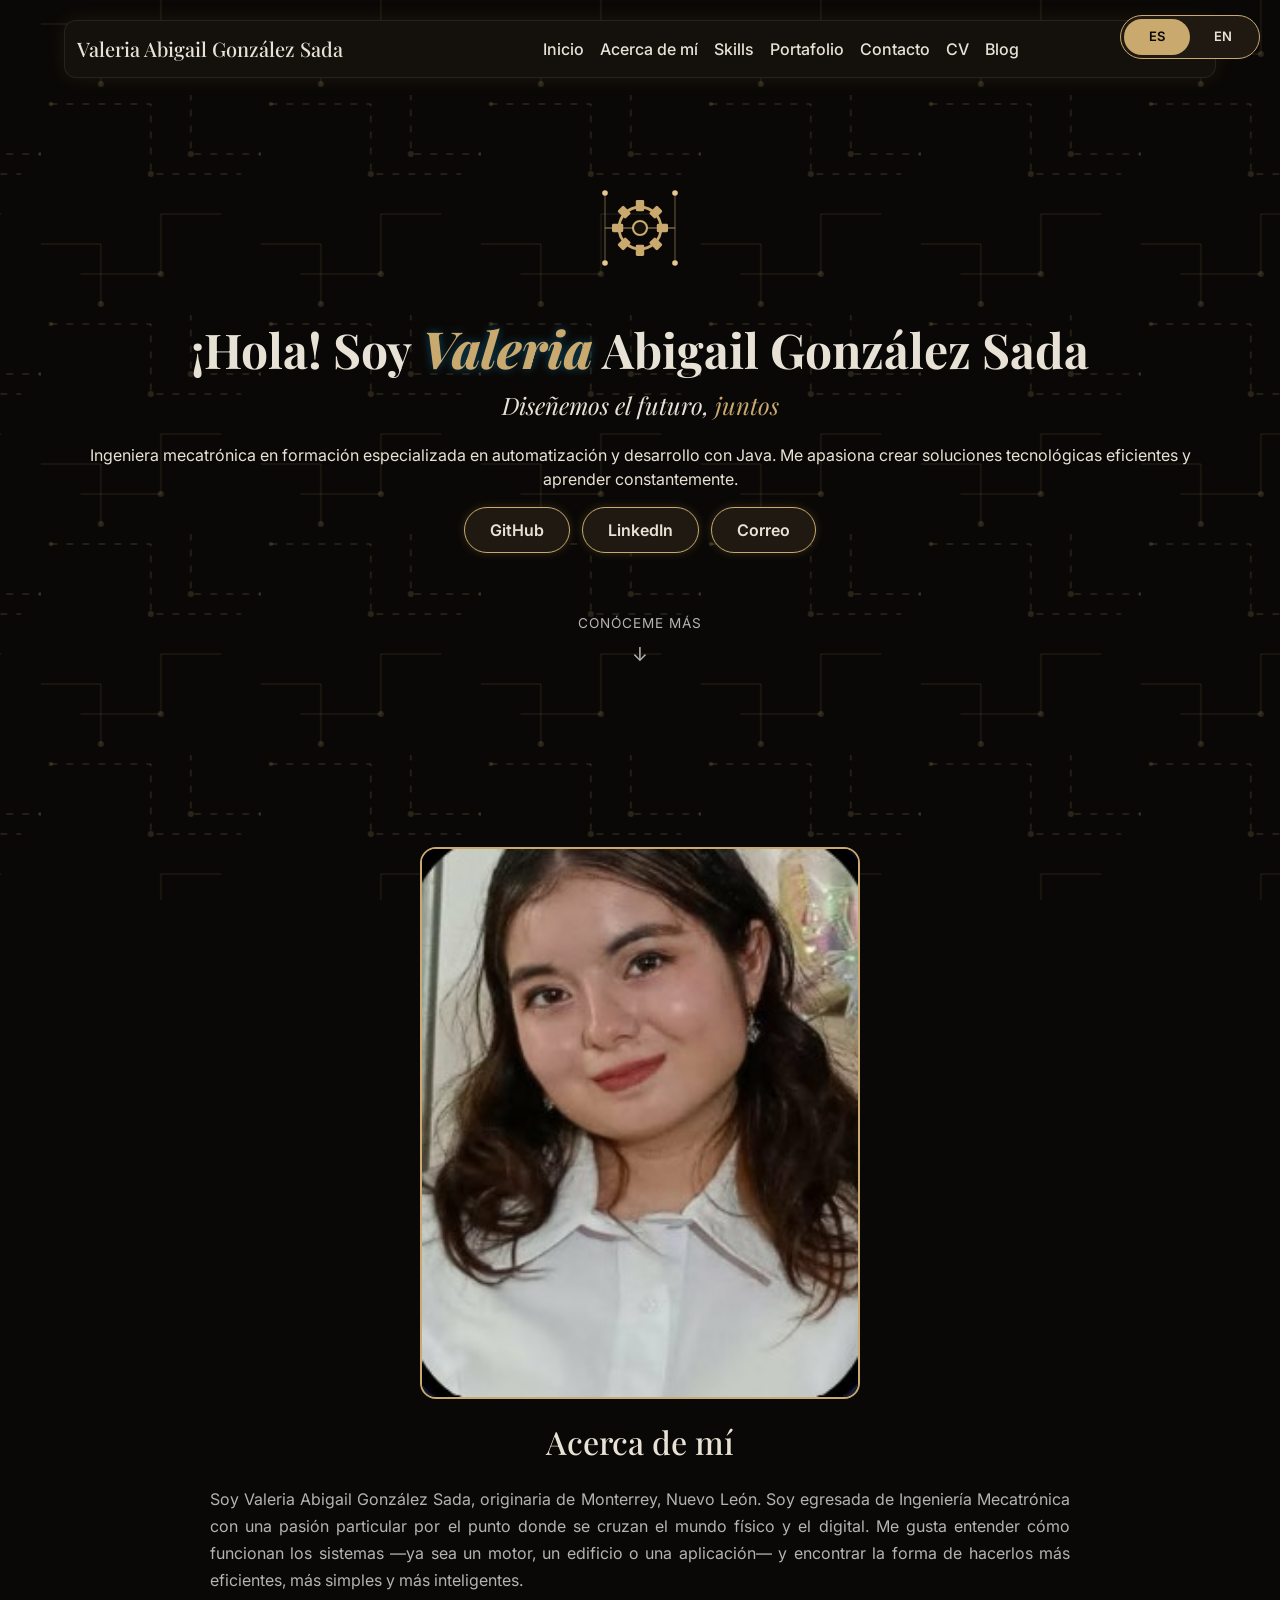
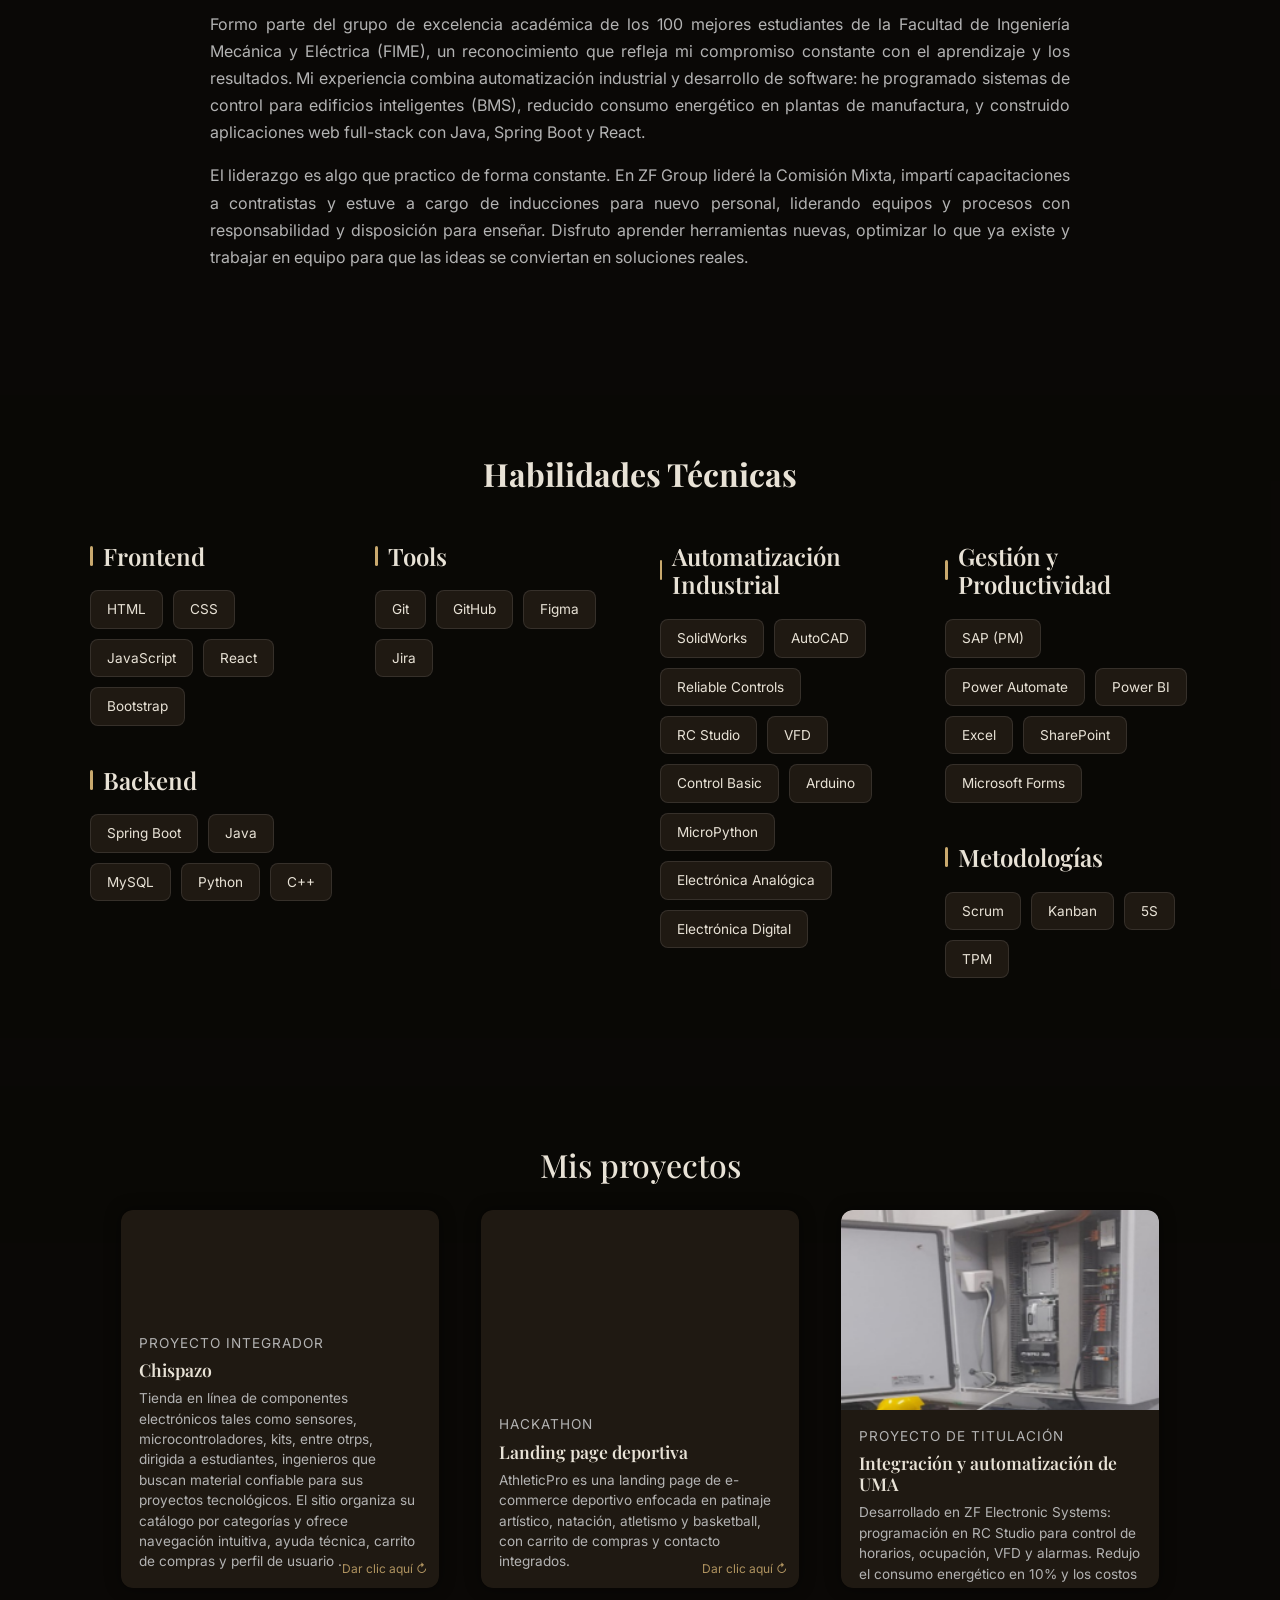
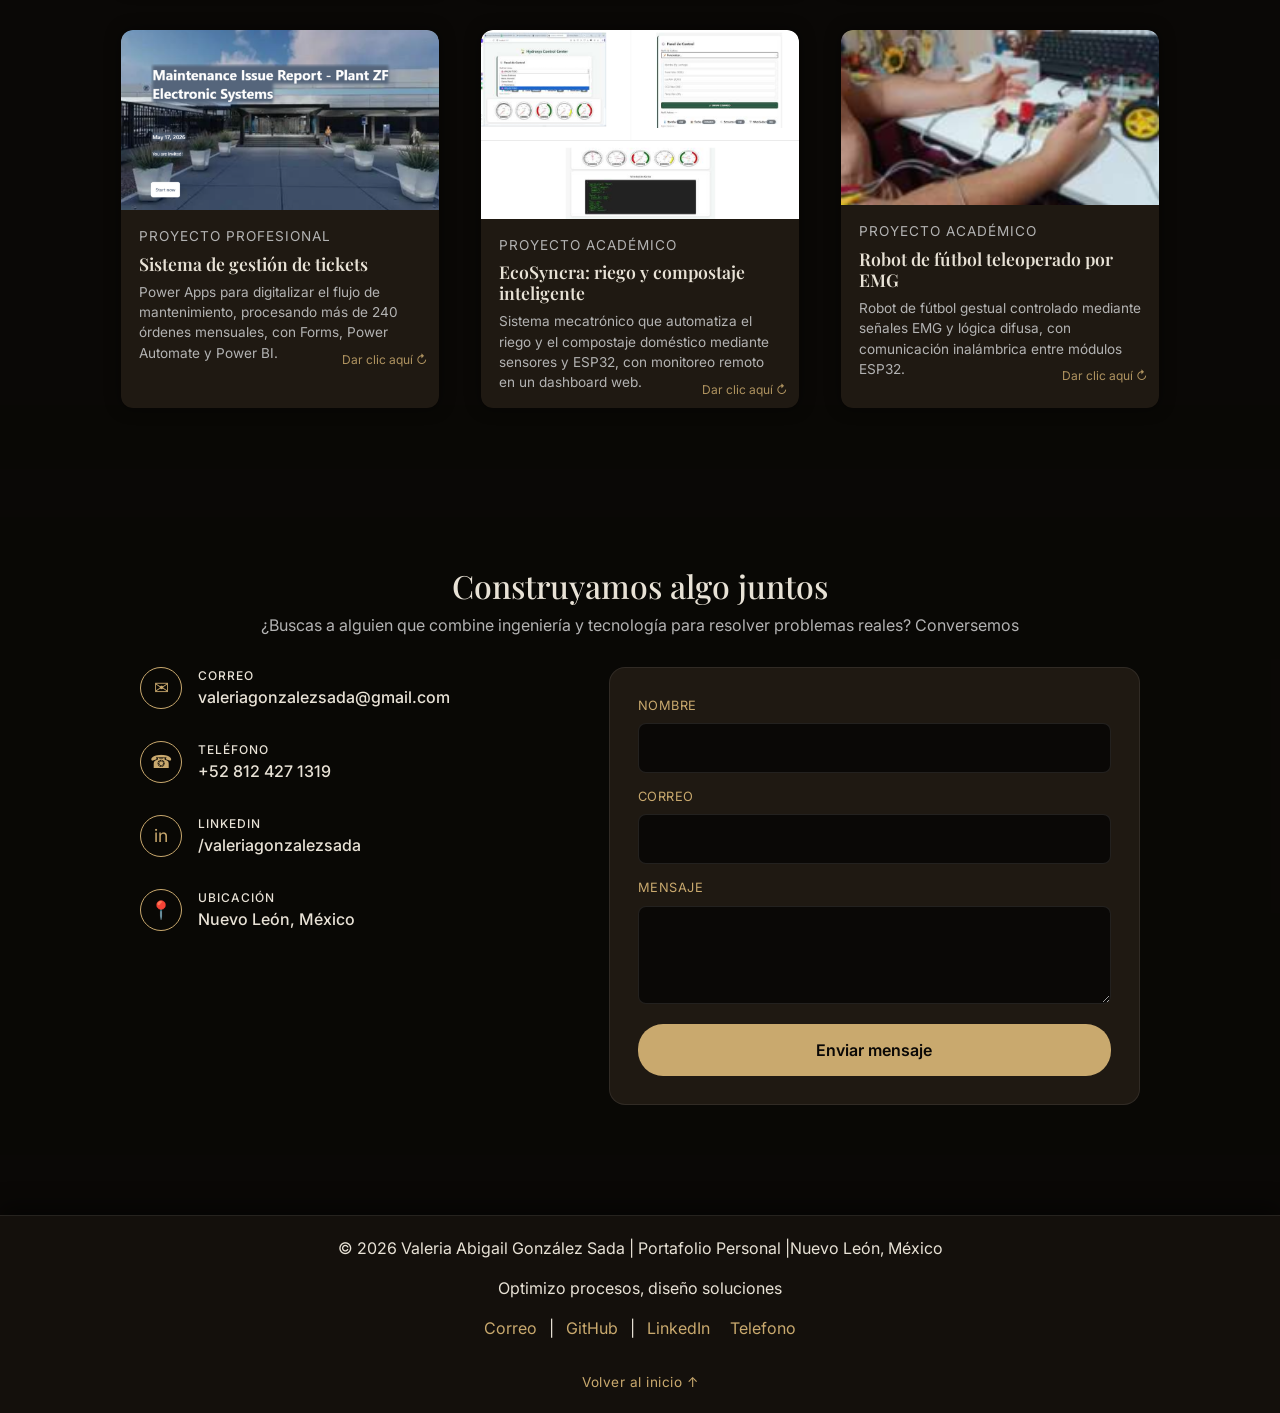
==== commit 5fc1a9ba: "cambios en card de proyectos" ====
--- a/index.html
+++ b/index.html
@@ -56,6 +56,7 @@
           <li class="nav-item"><a class="nav-link" href="cv.html" data-es="CV" data-en="Resume">CV</a></li>
           <li class="nav-item"><a class="nav-link" href="blog.html" data-es="Blog" data-en="Blog">Blog</a></li>
         </ul>
+      
       </div>
     </div>
   </nav>
@@ -256,7 +257,8 @@
           <div class="card-info">
             <p class="categoria" data-es="Proyecto integrador" data-en="Capstone project">Proyecto integrador</p>
             <h3>Chispazo</h3>
-            <p class="descripcion" data-es="Distribución de componentes electrónicos. E-commerce con carrito de compras y catálogo." data-en="Electronic components distribution. E-commerce site with shopping cart and catalog.">Distribución de componentes electrónicos. E-commerce con carrito de compras y catálogo.</p>
+            <p class="descripcion" data-es="Distribución de componentes electrónicos. E-commerce con carrito de compras y catálogo." data-en="Electronic components distribution. E-commerce site with shopping cart and catalog.">Tienda en línea de componentes electrónicos tales como sensores, microcontroladores, kits, entre otrps, dirigida a estudiantes, ingenieros que buscan material confiable para sus proyectos tecnológicos. El sitio organiza su catálogo por categorías y ofrece navegación intuitiva, ayuda técnica, carrito de compras y perfil de usuario .</p>
+            <span class="flip-hint" data-es="Dar clic aquí ↻" data-en="Click here ↻">Dar clic aquí ↻</span>
           </div>
         </div>
 
@@ -288,6 +290,7 @@
             <p class="categoria" data-es="Hackathon" data-en="Hackathon">Hackathon</p>
             <h3 data-es="Landing page deportiva" data-en="Sports landing page">Landing page deportiva</h3>
             <p class="descripcion" data-es="AthleticPro es una landing page de e-commerce deportivo enfocada en patinaje artístico, natación, atletismo y basketball, con carrito de compras y contacto integrados." data-en="AthleticPro is a sports e-commerce landing page focused on figure skating, swimming, athletics, and basketball, with an integrated shopping cart and contact form.">AthleticPro es una landing page de e-commerce deportivo enfocada en patinaje artístico, natación, atletismo y basketball, con carrito de compras y contacto integrados.</p>
+            <span class="flip-hint" data-es="Dar clic aquí ↻" data-en="Click here ↻">Dar clic aquí ↻</span>
           </div>
         </div>
 
@@ -318,6 +321,7 @@
             <p class="categoria" data-es="Proyecto de titulación" data-en="Thesis project">Proyecto de titulación</p>
             <h3 data-es="Integración y automatización de UMA" data-en="AHU Integration and Automation">Integración y automatización de UMA</h3>
             <p class="descripcion" data-es="Desarrollado en ZF Electronic Systems: programación en RC Studio para control de horarios, ocupación, VFD y alarmas. Redujo el consumo energético en 10% y los costos por scrap en 8%." data-en="Developed at ZF Electronic Systems: RC Studio programming for schedule, occupancy, VFD, and alarm control. Reduced energy consumption by 10% and scrap costs by 8%.">Desarrollado en ZF Electronic Systems: programación en RC Studio para control de horarios, ocupación, VFD y alarmas. Redujo el consumo energético en 10% y los costos por scrap en 8%.</p>
+            <span class="flip-hint" data-es="Dar clic aquí ↻" data-en="Click here ↻">Dar clic aquí ↻</span>
           </div>
         </div>
 
@@ -349,6 +353,7 @@
             <p class="categoria" data-es="Proyecto profesional" data-en="Professional project">Proyecto profesional</p>
             <h3 data-es="Sistema de gestión de tickets" data-en="Ticket management system">Sistema de gestión de tickets</h3>
             <p class="descripcion" data-es="Power Apps para digitalizar el flujo de mantenimiento, procesando más de 240 órdenes mensuales, con Forms, Power Automate y Power BI." data-en="Power Apps to digitize the maintenance workflow, processing over 240 monthly orders, with Forms, Power Automate, and Power BI.">Power Apps para digitalizar el flujo de mantenimiento, procesando más de 240 órdenes mensuales, con Forms, Power Automate y Power BI.</p>
+            <span class="flip-hint" data-es="Dar clic aquí ↻" data-en="Click here ↻">Dar clic aquí ↻</span>
           </div>
         </div>
 
@@ -379,6 +384,7 @@
             <p class="categoria" data-es="Proyecto académico" data-en="Academic project">Proyecto académico</p>
             <h3 data-es="EcoSyncra: riego y compostaje inteligente" data-en="EcoSyncra: smart irrigation and composting">EcoSyncra: riego y compostaje inteligente</h3>
             <p class="descripcion" data-es="Sistema mecatrónico que automatiza el riego y el compostaje doméstico mediante sensores y ESP32, con monitoreo remoto en un dashboard web." data-en="Mechatronic system that automates home irrigation and composting using sensors and ESP32, with remote monitoring via a web dashboard.">Sistema mecatrónico que automatiza el riego y el compostaje doméstico mediante sensores y ESP32, con monitoreo remoto en un dashboard web.</p>
+            <span class="flip-hint" data-es="Dar clic aquí ↻" data-en="Click here ↻">Dar clic aquí ↻</span>
           </div>
         </div>
 
@@ -409,6 +415,7 @@
             <p class="categoria" data-es="Proyecto académico" data-en="Academic project">Proyecto académico</p>
             <h3 data-es="Robot de fútbol teleoperado por EMG" data-en="EMG teleoperated soccer robot">Robot de fútbol teleoperado por EMG</h3>
             <p class="descripcion" data-es="Robot de fútbol gestual controlado mediante señales EMG y lógica difusa, con comunicación inalámbrica entre módulos ESP32." data-en="Gesture-controlled soccer robot operated via EMG signals and fuzzy logic, with wireless communication between ESP32 modules.">Robot de fútbol gestual controlado mediante señales EMG y lógica difusa, con comunicación inalámbrica entre módulos ESP32.</p>
+            <span class="flip-hint" data-es="Dar clic aquí ↻" data-en="Click here ↻">Dar clic aquí ↻</span>
           </div>
         </div>
 
--- a/styles.css
+++ b/styles.css
@@ -111,7 +111,7 @@
 
 .portafolio {
   padding: 60px 120px;
-  background-color: rgba(10, 8, 6, 0.75); /* antes 0.93 — así se ve el circuito */
+  background-color: rgba(10, 8, 6, 0.75);
   color: var(--gris-claro);
 }
 
@@ -275,7 +275,7 @@
 
 .skills {
   padding: 60px 80px;
-  background-color: rgba(10, 8, 6, 0.75); /* antes 0.93 — así se ve el circuito */
+  background-color: rgba(10, 8, 6, 0.75);
   text-align: center;
 }
 
@@ -341,6 +341,9 @@
   padding: 8px 16px;
   border-radius: 8px;
   transition: all 0.3s ease, transform 0.2s ease;
+  -webkit-tap-highlight-color: transparent;
+  user-select: none;
+  cursor: default;
 }
 
 .skill-tag:hover {
@@ -424,7 +427,7 @@
 
 .contact-section {
   padding: 50px 120px;
-  background-color: rgba(10, 8, 6, 0.75); /* antes 0.93 — así se ve el circuito */
+  background-color: rgba(10, 8, 6, 0.75);
 }
 
 .contact-subtitle {
@@ -696,21 +699,17 @@
 
 .blog-gallery {
   display: grid;
-  grid-template-columns: 2fr 1fr;
-  grid-template-rows: 1fr 1fr;
-  gap: 2px;
-  height: 260px;
+  grid-template-columns: repeat(3, 1fr);
+  grid-template-rows: 1fr;
+  gap: 4px;
+  height: 320px;
   flex-shrink: 0;
-}
-
-.blog-gallery img:first-child {
-  grid-row: 1 / 3;
 }
 
 .blog-gallery img {
   width: 100%;
   height: 100%;
-  object-fit: contain;
+  object-fit: cover;
 }
 
 .blog-gallery img:nth-child(1) { object-position: center 30%; }
@@ -863,6 +862,7 @@
 }
 
 .card-info {
+  position: relative;
   padding: 16px 18px;
 }
 
@@ -890,6 +890,22 @@
 
 .ver-demo:hover {
   color: var(--verde-neon);
+}
+
+.flip-hint {
+  position: absolute;
+  bottom: 10px;
+  right: 12px;
+  font-size: 0.75rem;
+  color: #C9A96E;
+  opacity: 0.85;
+  cursor: pointer;
+  animation: pulso-hint 1.8s ease-in-out infinite;
+}
+
+@keyframes pulso-hint {
+  0%, 100% { opacity: 0.5; }
+  50% { opacity: 1; }
 }
 
 .circuit-bg {
@@ -951,4 +967,28 @@
   .circuit-bg svg, .circuit-trace.flow, .circuit-node {
     animation: none;
   }
+}
+
+h1 {
+  font-size: 3rem;
+  font-weight: 700;
+  color: var(--texto);
+}
+
+.nombre-destacado {
+  color: var(--azul-electrico);
+  font-style: italic;
+  font-weight: 800;
+  font-size: 3.2rem;
+  text-shadow: 0 0 10px rgba(14,165,233,0.4);
+}
+
+.skill-tag:active {
+  border-color: rgba(255,255,255,0.1) !important;
+  box-shadow: none !important;
+  background-color: var(--gris-oscuro) !important;
+  color: var(--gris-claro) !important;
+  transform: none !important;
+  filter: none !important;
+  outline: none !important;
 }
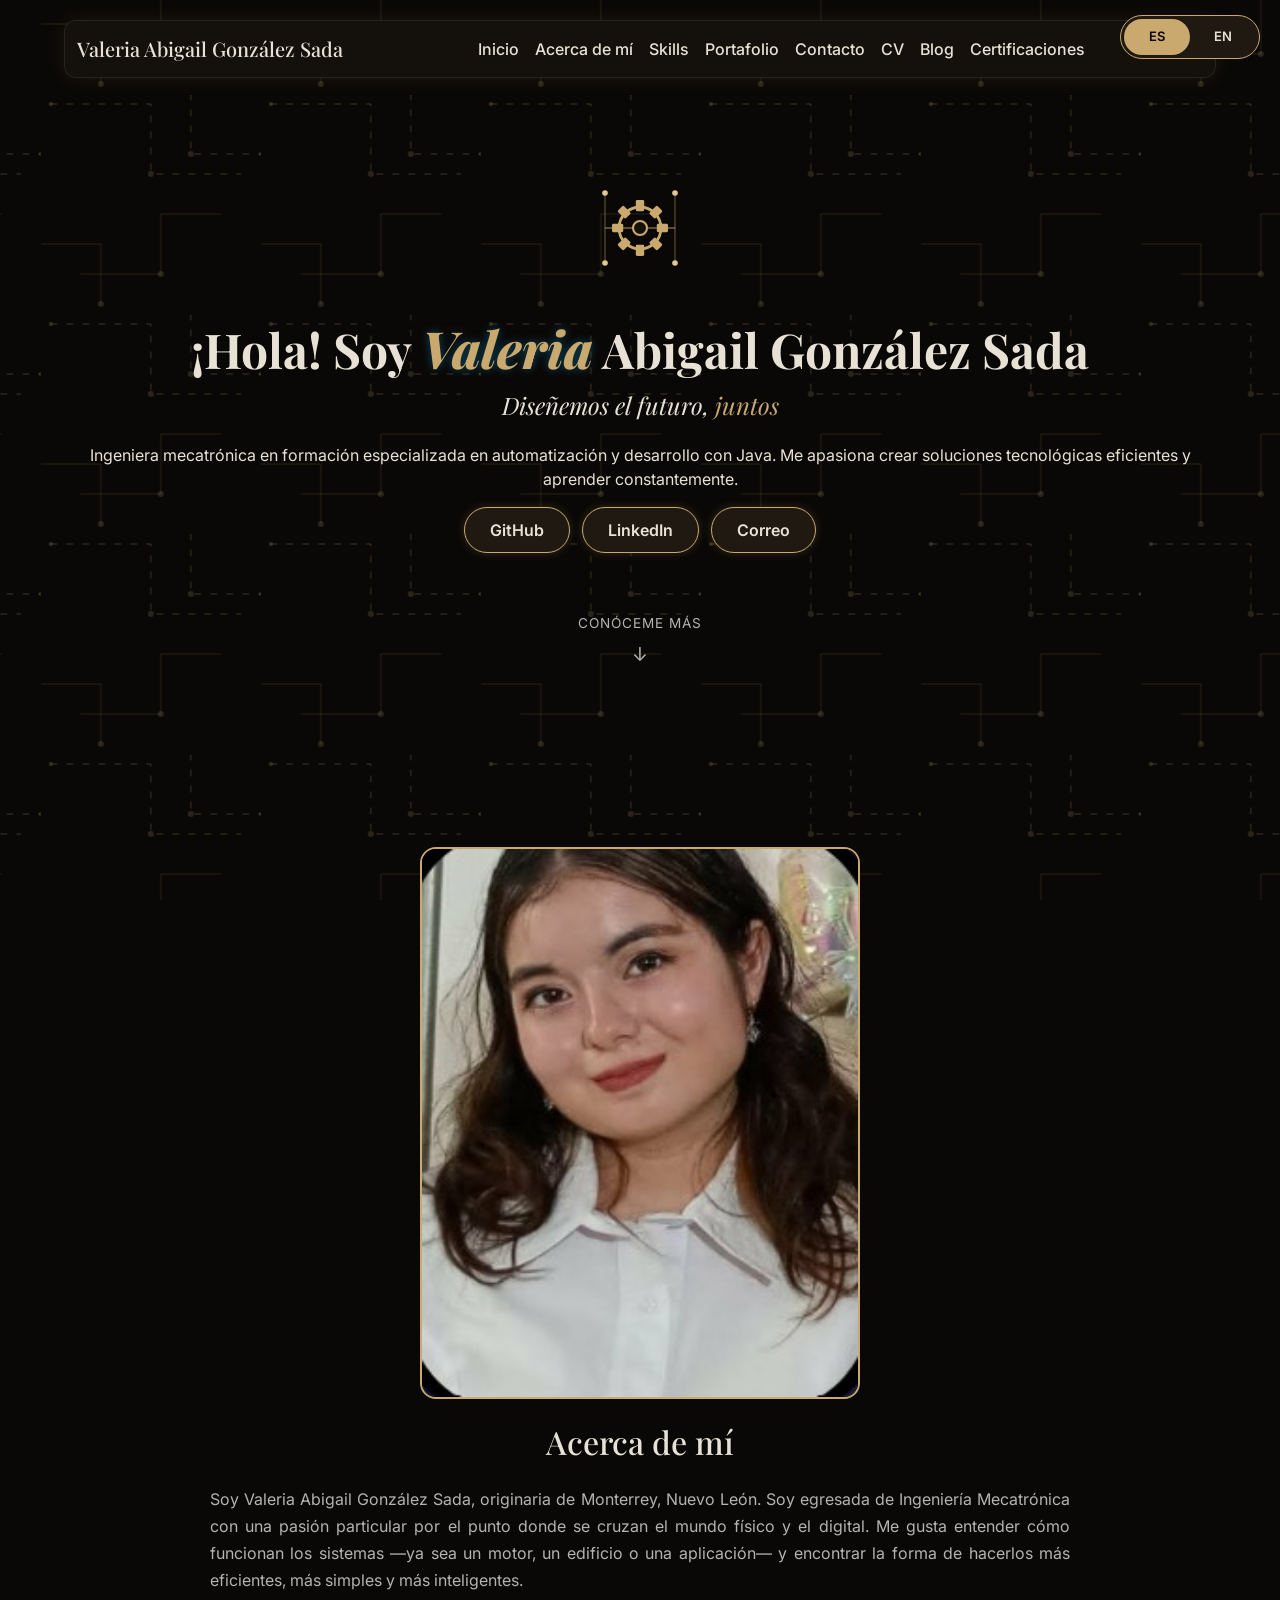
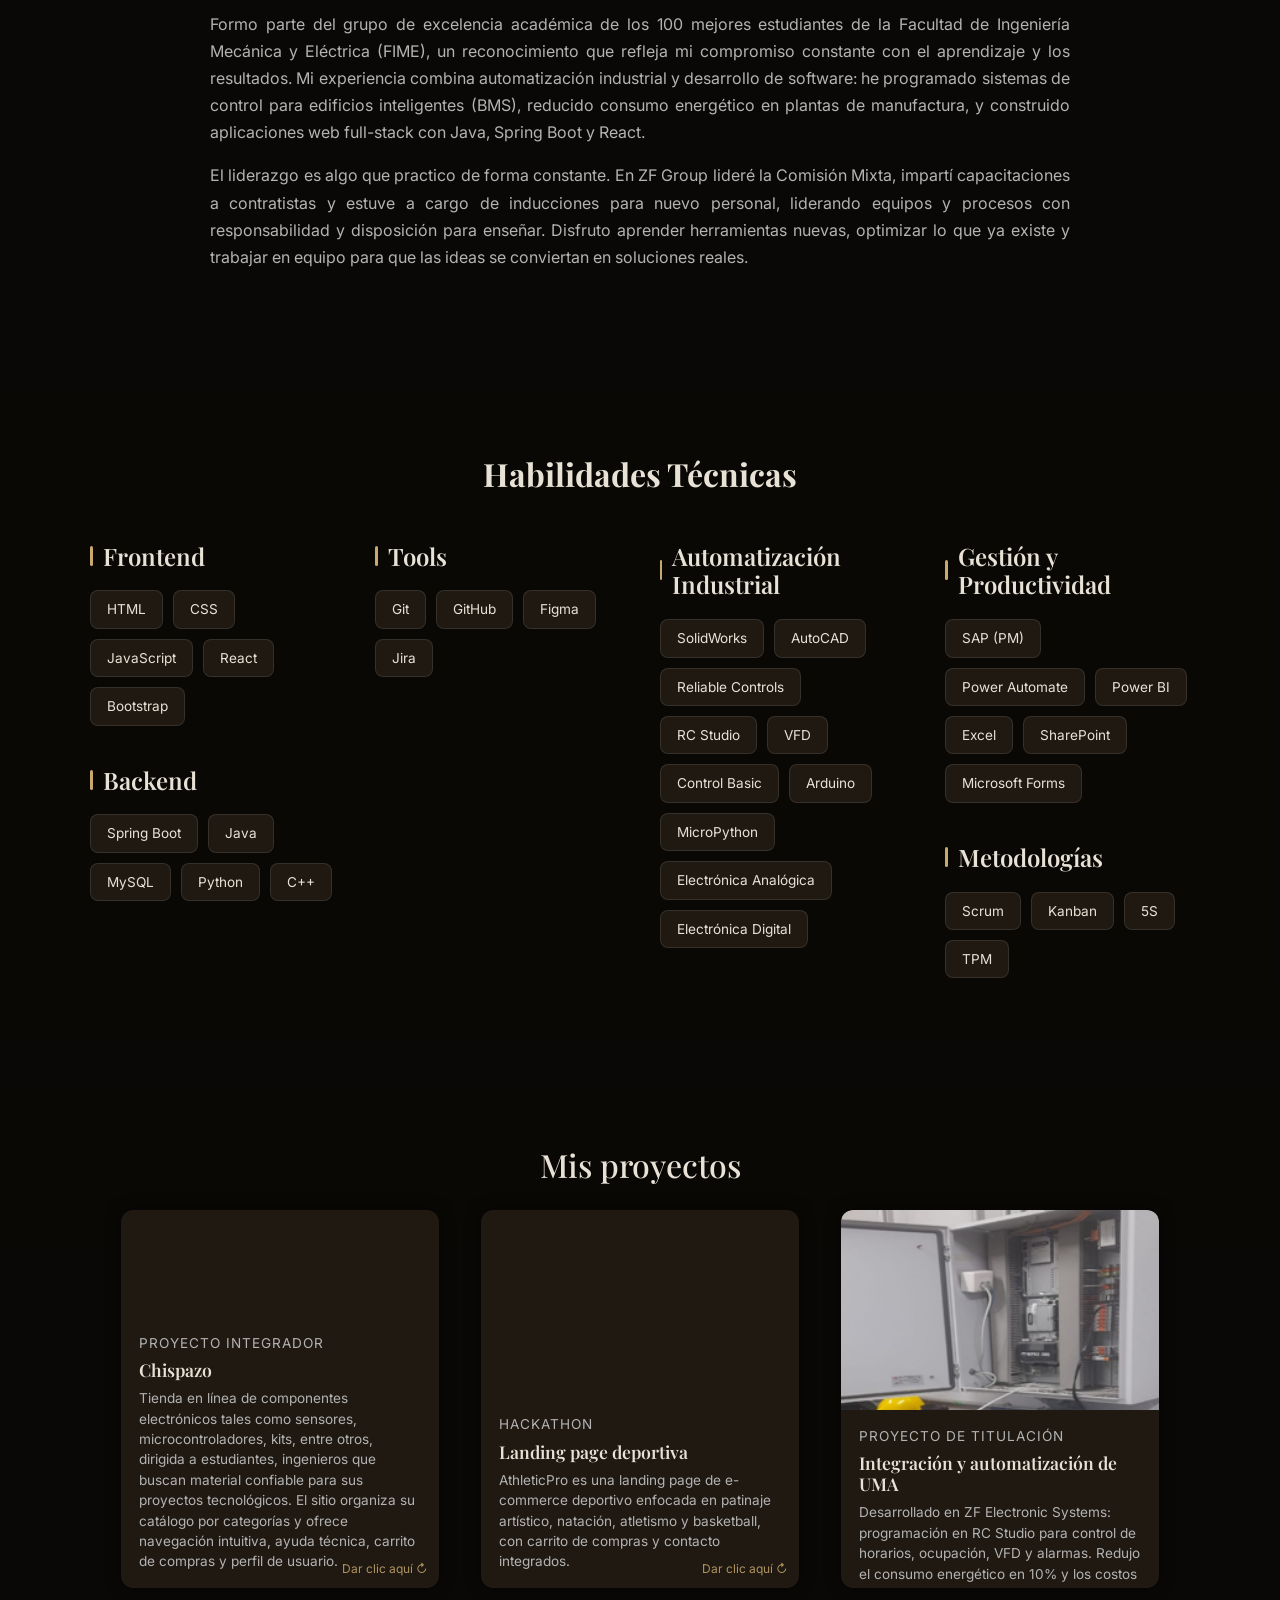
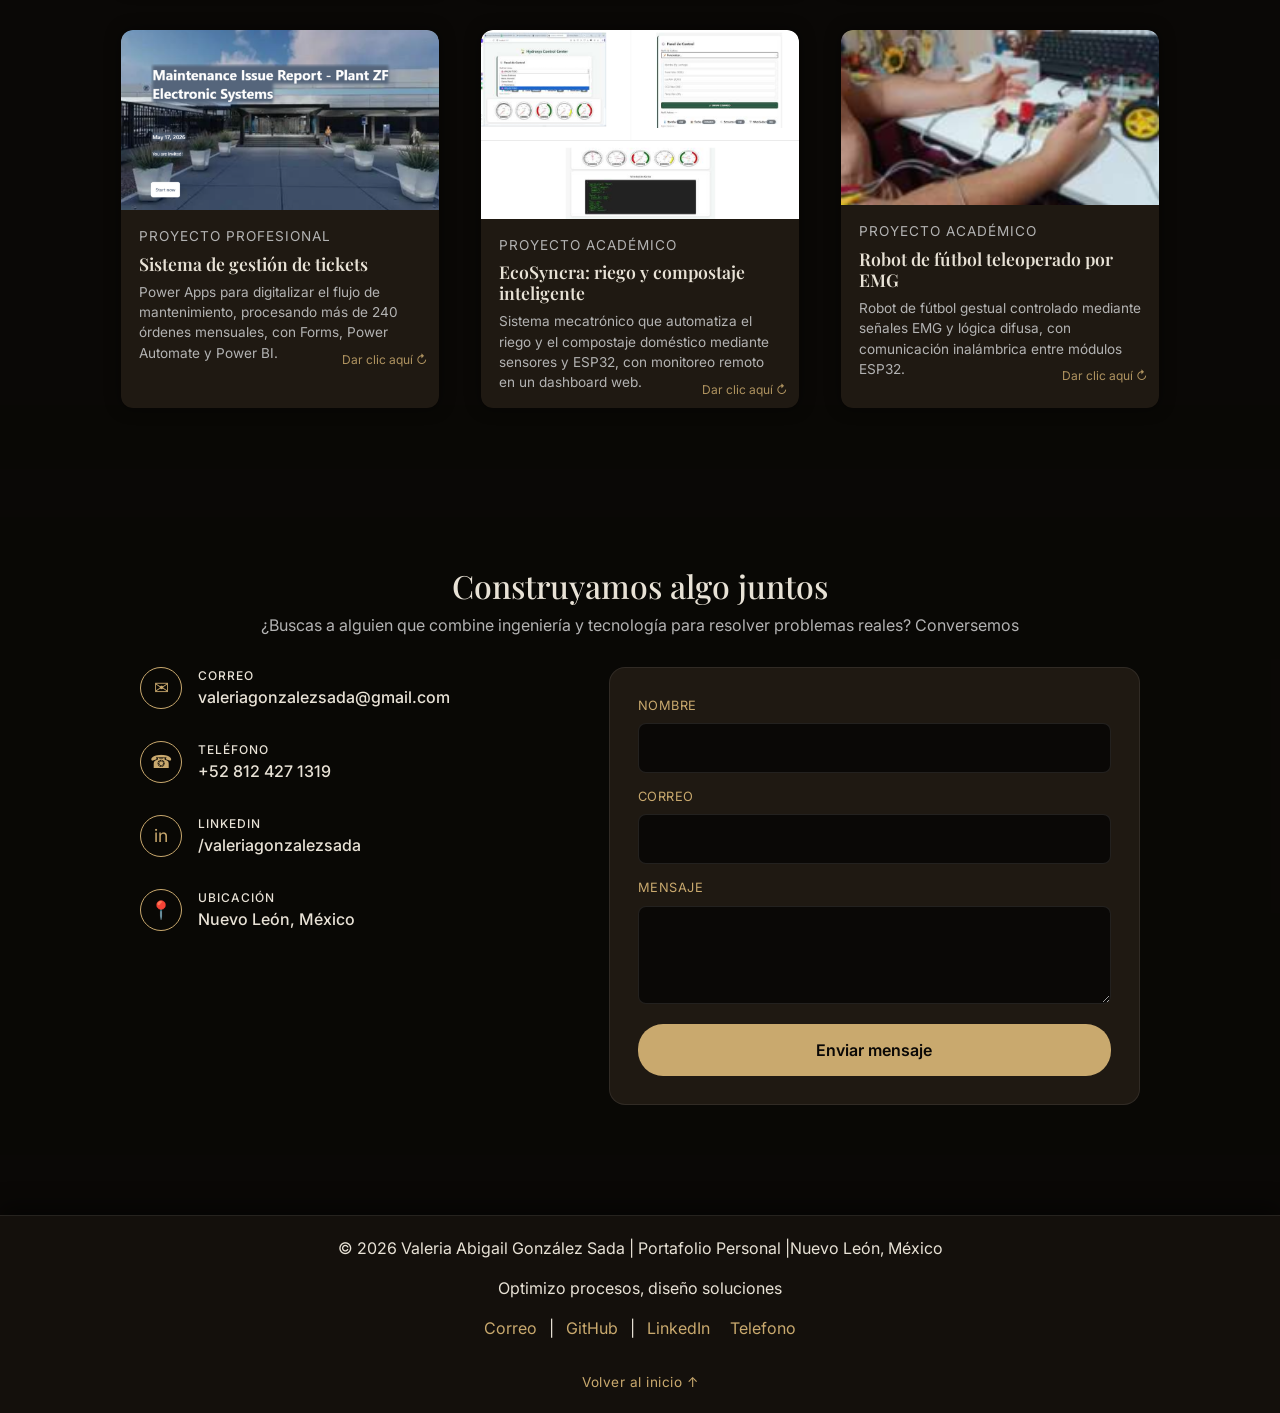
==== commit 90c2bc08: "Se agregan certificados" ====
--- a/index.html
+++ b/index.html
@@ -55,6 +55,7 @@
           <li class="nav-item"><a class="nav-link" href="index.html#contacto" data-es="Contacto" data-en="Contact">Contacto</a></li>
           <li class="nav-item"><a class="nav-link" href="cv.html" data-es="CV" data-en="Resume">CV</a></li>
           <li class="nav-item"><a class="nav-link" href="blog.html" data-es="Blog" data-en="Blog">Blog</a></li>
+          <li class="nav-item"><a class="nav-link" href="certificaciones.html" data-es="Certificaciones" data-en="Certifications">Certificaciones</a></li>
         </ul>
       
       </div>
@@ -257,7 +258,7 @@
           <div class="card-info">
             <p class="categoria" data-es="Proyecto integrador" data-en="Capstone project">Proyecto integrador</p>
             <h3>Chispazo</h3>
-            <p class="descripcion" data-es="Distribución de componentes electrónicos. E-commerce con carrito de compras y catálogo." data-en="Electronic components distribution. E-commerce site with shopping cart and catalog.">Tienda en línea de componentes electrónicos tales como sensores, microcontroladores, kits, entre otrps, dirigida a estudiantes, ingenieros que buscan material confiable para sus proyectos tecnológicos. El sitio organiza su catálogo por categorías y ofrece navegación intuitiva, ayuda técnica, carrito de compras y perfil de usuario .</p>
+            <p class="descripcion" data-es="Distribución de componentes electrónicos. E-commerce con carrito de compras y catálogo." data-en="Electronic components distribution. E-commerce site with shopping cart and catalog.">Tienda en línea de componentes electrónicos tales como sensores, microcontroladores, kits, entre otros, dirigida a estudiantes, ingenieros que buscan material confiable para sus proyectos tecnológicos. El sitio organiza su catálogo por categorías y ofrece navegación intuitiva, ayuda técnica, carrito de compras y perfil de usuario.</p>
             <span class="flip-hint" data-es="Dar clic aquí ↻" data-en="Click here ↻">Dar clic aquí ↻</span>
           </div>
         </div>
--- a/styles.css
+++ b/styles.css
@@ -991,4 +991,101 @@
   transform: none !important;
   filter: none !important;
   outline: none !important;
+}
+
+/* ===== Certificaciones ===== */
+.cert-grid {
+  display: grid;
+  grid-template-columns: repeat(auto-fit, minmax(300px, 1fr));
+  gap: 24px;
+  max-width: 1000px;
+  margin: 0 auto;
+}
+
+.cert-card {
+  display: flex;
+  flex-direction: column;
+  background-color: var(--gris-oscuro);
+  border: 1px solid rgba(255,255,255,0.08);
+  border-radius: 12px;
+  padding: 22px;
+  transition: transform 0.3s ease, box-shadow 0.3s ease;
+}
+
+.cert-card:hover {
+  transform: translateY(-4px);
+  box-shadow: 0 0 20px rgba(201,169,110,0.2);
+}
+
+.cert-header {
+  display: flex;
+  align-items: center;
+  gap: 16px;
+  margin-bottom: 14px;
+}
+
+.cert-logo {
+  width: 56px;
+  height: 56px;
+  object-fit: contain;
+  border-radius: 8px;
+  background-color: #fff;
+  padding: 6px;
+  flex-shrink: 0;
+}
+
+.cert-nombre {
+  color: var(--gris-claro);
+  font-size: 1.05rem;
+  margin: 0 0 4px 0;
+}
+
+.page-content .cert-institucion {
+  color: var(--azul-electrico);
+  font-size: 0.9rem;
+  margin: 0;
+  text-align: left;
+}
+
+.page-content .cert-fecha {
+  font-size: 0.75rem;
+  color: #8A8A8A;
+  text-transform: uppercase;
+  letter-spacing: 1px;
+  margin-bottom: 12px;
+  text-align: left;
+}
+
+.cert-links {
+  display: flex;
+  gap: 10px;
+  margin-top: auto;
+  padding-top: 14px;
+}
+
+.cert-btn {
+  background-color: var(--azul-electrico);
+  color: var(--negro-profundo);
+  font-size: 0.85rem;
+  font-weight: 600;
+  padding: 8px 18px;
+  border-radius: 25px;
+  text-decoration: none;
+  transition: all 0.3s ease;
+}
+
+.cert-btn:hover {
+  background-color: var(--verde-neon);
+  box-shadow: 0 0 15px rgba(201,169,110,0.4);
+}
+
+.cert-btn-sec {
+  background-color: transparent;
+  color: var(--azul-electrico);
+  border: 1px solid var(--azul-electrico);
+}
+
+.cert-btn-sec:hover {
+  background-color: var(--azul-electrico);
+  color: var(--negro-profundo);
 }
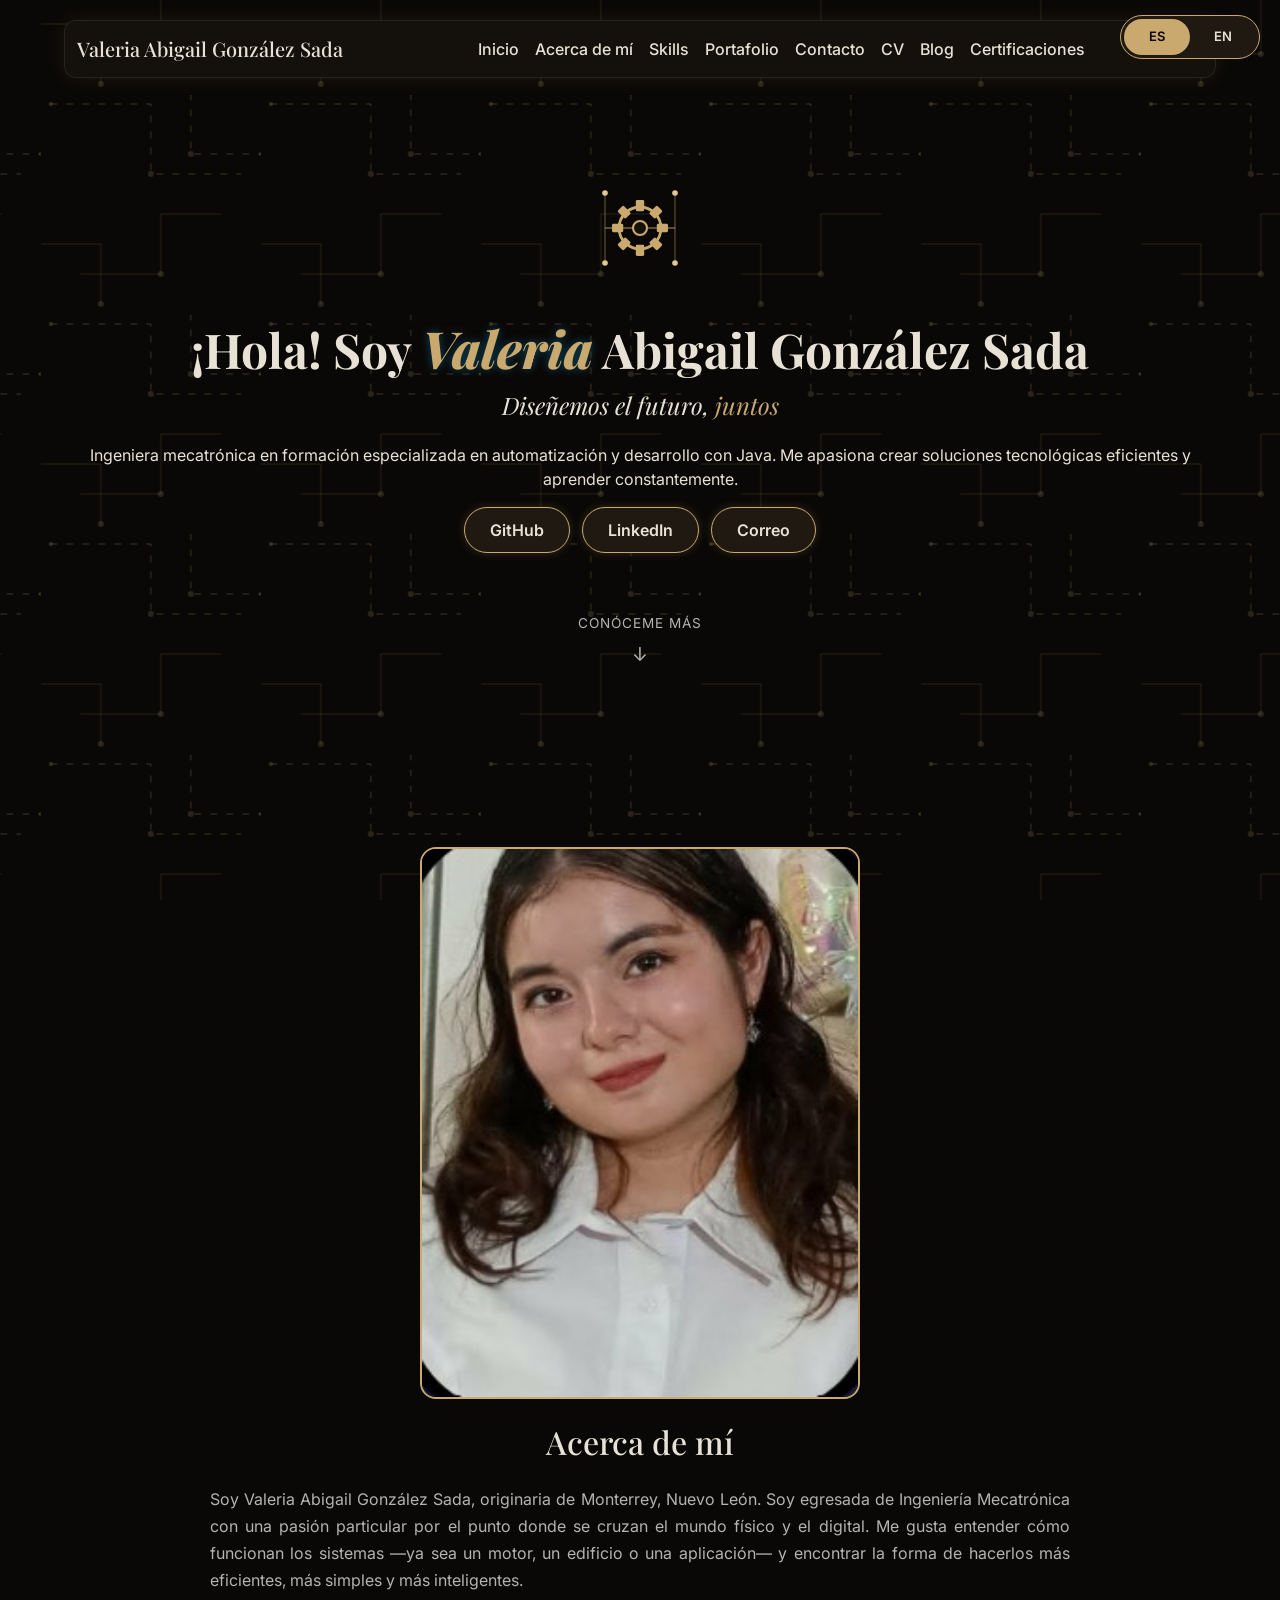
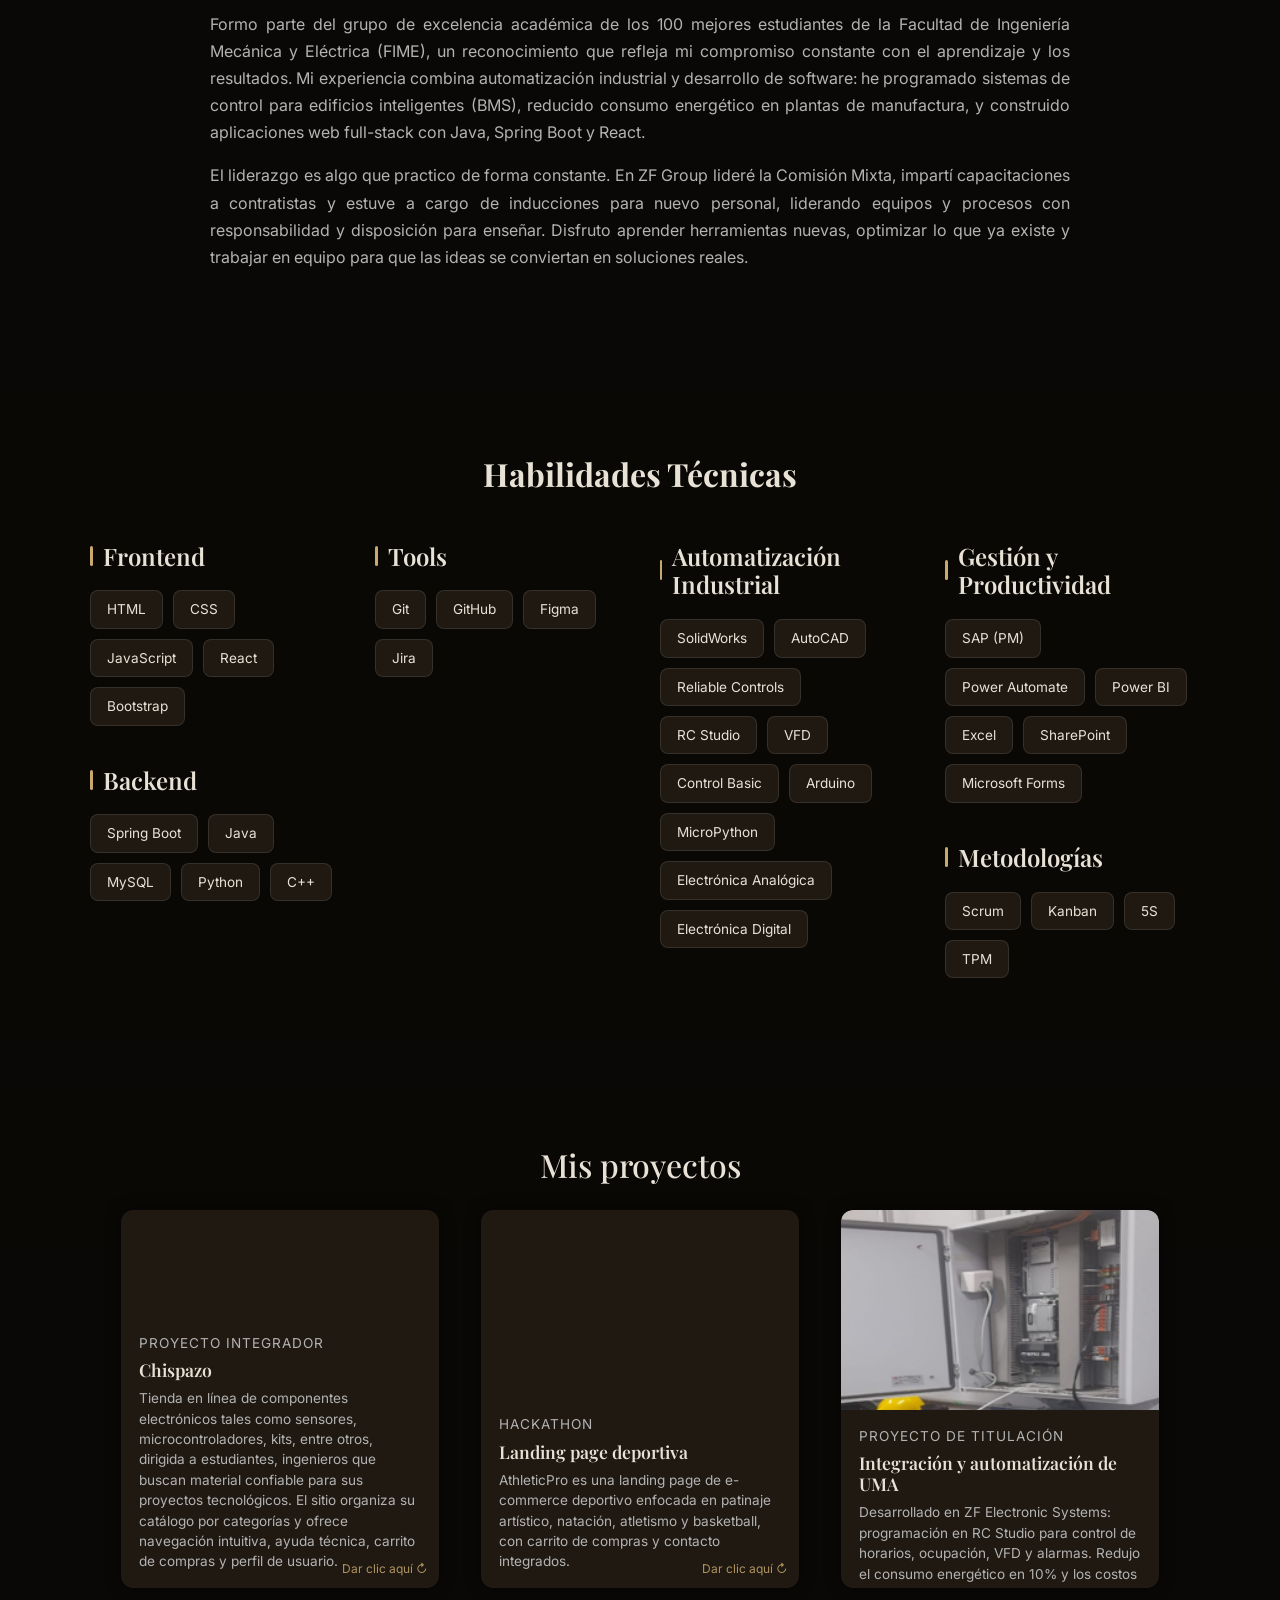
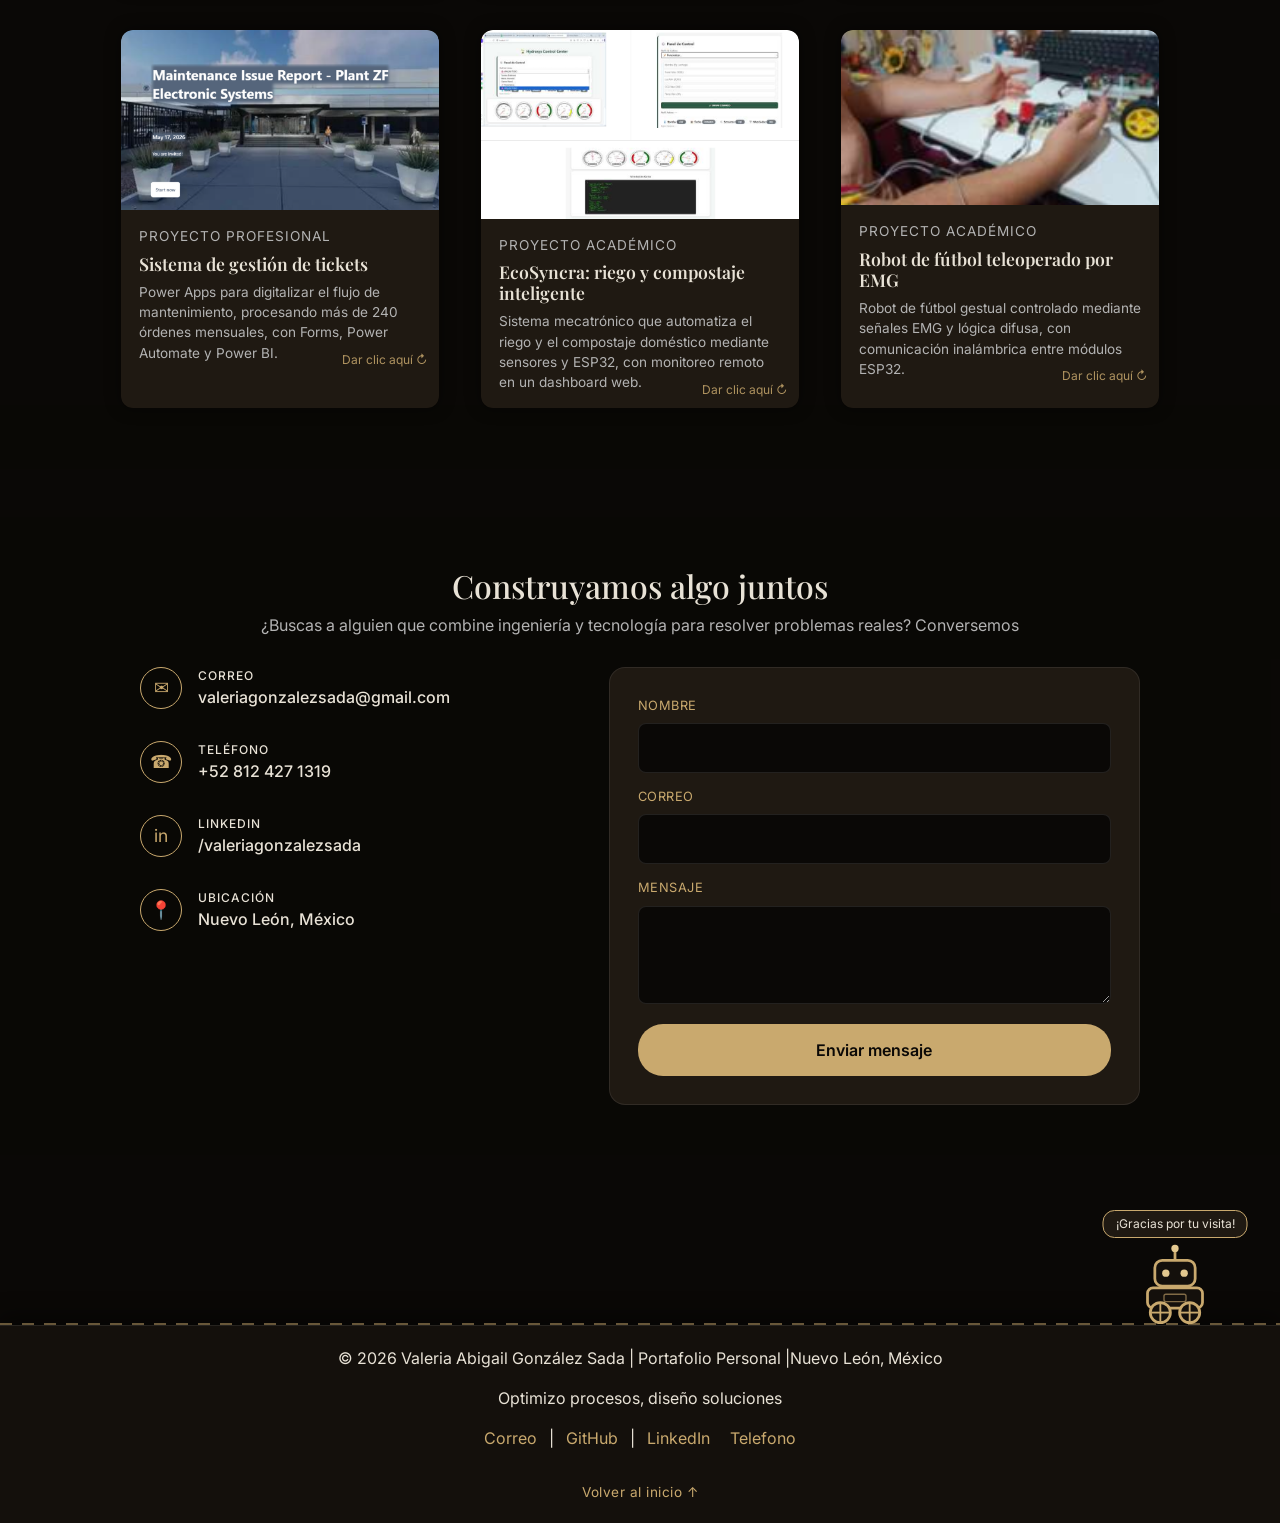
==== commit 77cb2bb6: "robot" ====
--- a/index.html
+++ b/index.html
@@ -507,6 +507,33 @@
   </div>
 </section>
 
+<!-- Robot animado -->
+<div class="robot-track" aria-hidden="true">
+  <div class="robot" id="robot">
+    <span class="robot-bubble" data-es="¡Gracias por tu visita!" data-en="Thanks for visiting!">¡Gracias por tu visita!</span>
+    <svg viewBox="0 0 120 90" xmlns="http://www.w3.org/2000/svg">
+      <line x1="60" y1="10" x2="60" y2="20" stroke="#C9A96E" stroke-width="3" stroke-linecap="round" />
+      <circle class="robot-led" cx="60" cy="7" r="4" fill="#E3C88F" />
+      <rect x="38" y="20" width="44" height="28" rx="8" fill="#14100C" stroke="#C9A96E" stroke-width="3" />
+      <circle cx="50" cy="34" r="4" fill="#E3C88F" />
+      <circle cx="70" cy="34" r="4" fill="#E3C88F" />
+      <rect x="30" y="50" width="60" height="22" rx="6" fill="#14100C" stroke="#C9A96E" stroke-width="3" />
+      <rect x="48" y="57" width="24" height="8" rx="2" fill="none" stroke="#C9A96E" stroke-width="1.5" opacity="0.6" />
+      <g class="wheel">
+        <circle cx="44" cy="77" r="11" fill="#14100C" stroke="#C9A96E" stroke-width="3" />
+        <line x1="44" y1="67" x2="44" y2="87" stroke="#C9A96E" stroke-width="2" />
+        <line x1="34" y1="77" x2="54" y2="77" stroke="#C9A96E" stroke-width="2" />
+      </g>
+      <g class="wheel">
+        <circle cx="76" cy="77" r="11" fill="#14100C" stroke="#C9A96E" stroke-width="3" />
+        <line x1="76" y1="67" x2="76" y2="87" stroke="#C9A96E" stroke-width="2" />
+        <line x1="66" y1="77" x2="86" y2="77" stroke="#C9A96E" stroke-width="2" />
+      </g>
+    </svg>
+  </div>
+  <div class="robot-line"></div>
+</div>
+
   <!-- Footer -->
   <footer class="footer">
     <p><span data-es="© 2026 Valeria Abigail González Sada | Portafolio Personal | Nuevo León, México" data-en="© 2026 Valeria Abigail González Sada | Personal Portfolio | Nuevo León, Mexico">© 2026 Valeria Abigail González Sada | Portafolio Personal |Nuevo León, México</span></p>
@@ -550,6 +577,31 @@
     });
   </script>
 
+    <!-- Animación del robot -->
+  <script>
+    document.addEventListener('DOMContentLoaded', () => {
+      const robot = document.getElementById('robot');
+      if (!robot) return;
+
+      const robotObserver = new IntersectionObserver((entries) => {
+        entries.forEach(entry => {
+          if (entry.isIntersecting) {
+            robot.classList.add('driving', 'moving');
+            robotObserver.unobserve(entry.target);
+          }
+        });
+      }, { threshold: 0.5 });
+      robotObserver.observe(robot.parentElement);
+
+      robot.addEventListener('animationend', (e) => {
+        if (e.animationName === 'robotDrive') {
+          robot.classList.remove('moving');
+          robot.classList.add('parked');
+        }
+      });
+    });
+  </script>
+
   <!-- Selector de idioma ES/EN -->
   <script>
     const knob = document.getElementById('knob');
--- a/styles.css
+++ b/styles.css
@@ -1088,4 +1088,118 @@
 .cert-btn-sec:hover {
   background-color: var(--azul-electrico);
   color: var(--negro-profundo);
+}
+
+/* ===== Robot animado ===== */
+.robot-track {
+  position: relative;
+  width: 100%;
+  height: 130px;
+  margin-top: 40px;
+  overflow: hidden;
+}
+
+.robot-track + footer {
+  margin-top: 0;
+}
+
+.robot-line {
+  position: absolute;
+  left: 0;
+  right: 0;
+  bottom: 0;
+  height: 2px;
+  background: repeating-linear-gradient(90deg, rgba(201,169,110,0.5) 0 12px, transparent 12px 22px);
+}
+
+.robot {
+  position: absolute;
+  bottom: 0;
+  left: -130px;
+  width: 110px;
+}
+
+.robot svg {
+  display: block;
+  width: 100%;
+  height: auto;
+}
+
+.robot.driving {
+  animation: robotDrive 5s ease-out forwards;
+}
+
+.robot.moving svg {
+  animation: robotBob 0.4s ease-in-out infinite alternate;
+}
+
+.robot.moving .wheel {
+  animation: wheelSpin 0.6s linear infinite;
+}
+
+.wheel {
+  transform-box: fill-box;
+  transform-origin: center;
+}
+
+.robot-led {
+  animation: ledBlink 1.6s ease-in-out infinite;
+}
+
+.robot-bubble {
+  position: absolute;
+  bottom: calc(100% + 4px);
+  left: 50%;
+  transform: translateX(-50%);
+  white-space: nowrap;
+  background-color: var(--gris-oscuro);
+  color: var(--gris-claro);
+  border: 1px solid var(--azul-electrico);
+  border-radius: 12px;
+  padding: 4px 12px;
+  font-size: 0.75rem;
+  opacity: 0;
+  transition: opacity 0.5s ease;
+}
+
+.robot.parked .robot-bubble {
+  opacity: 1;
+}
+
+@keyframes robotDrive {
+  from { left: -130px; }
+  to   { left: calc(100% - 160px); }
+}
+
+@keyframes wheelSpin {
+  to { transform: rotate(360deg); }
+}
+
+@keyframes robotBob {
+  from { transform: translateY(0); }
+  to   { transform: translateY(-1.5px); }
+}
+
+@keyframes ledBlink {
+  0%, 100% { opacity: 0.3; }
+  50%      { opacity: 1; }
+}
+
+@media (max-width: 768px) {
+  .robot { width: 80px; }
+  @keyframes robotDrive {
+    from { left: -100px; }
+    to   { left: calc(100% - 110px); }
+  }
+}
+
+@media (prefers-reduced-motion: reduce) {
+  .robot { left: calc(100% - 160px); }
+  .robot.driving,
+  .robot.moving svg,
+  .robot.moving .wheel,
+  .robot-led {
+    animation: none;
+  }
+  .robot-bubble { opacity: 1; }
 }
